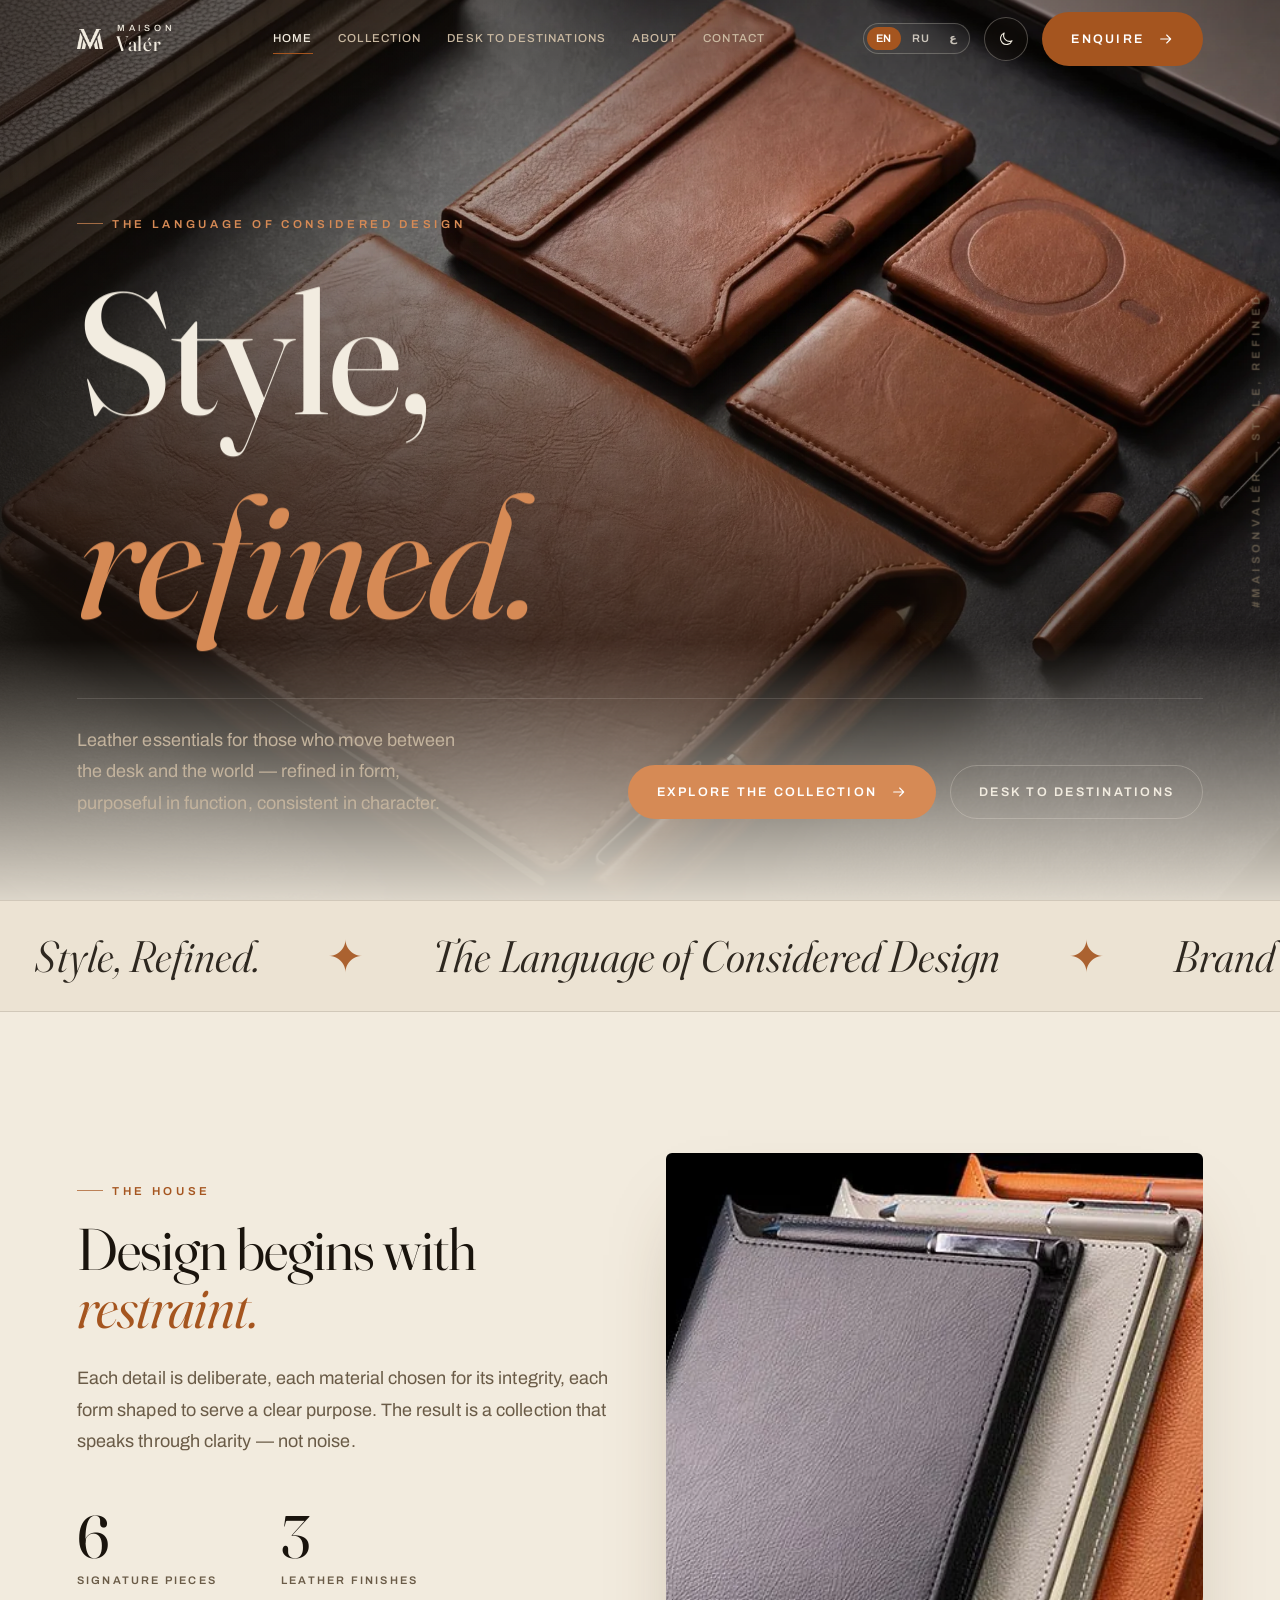
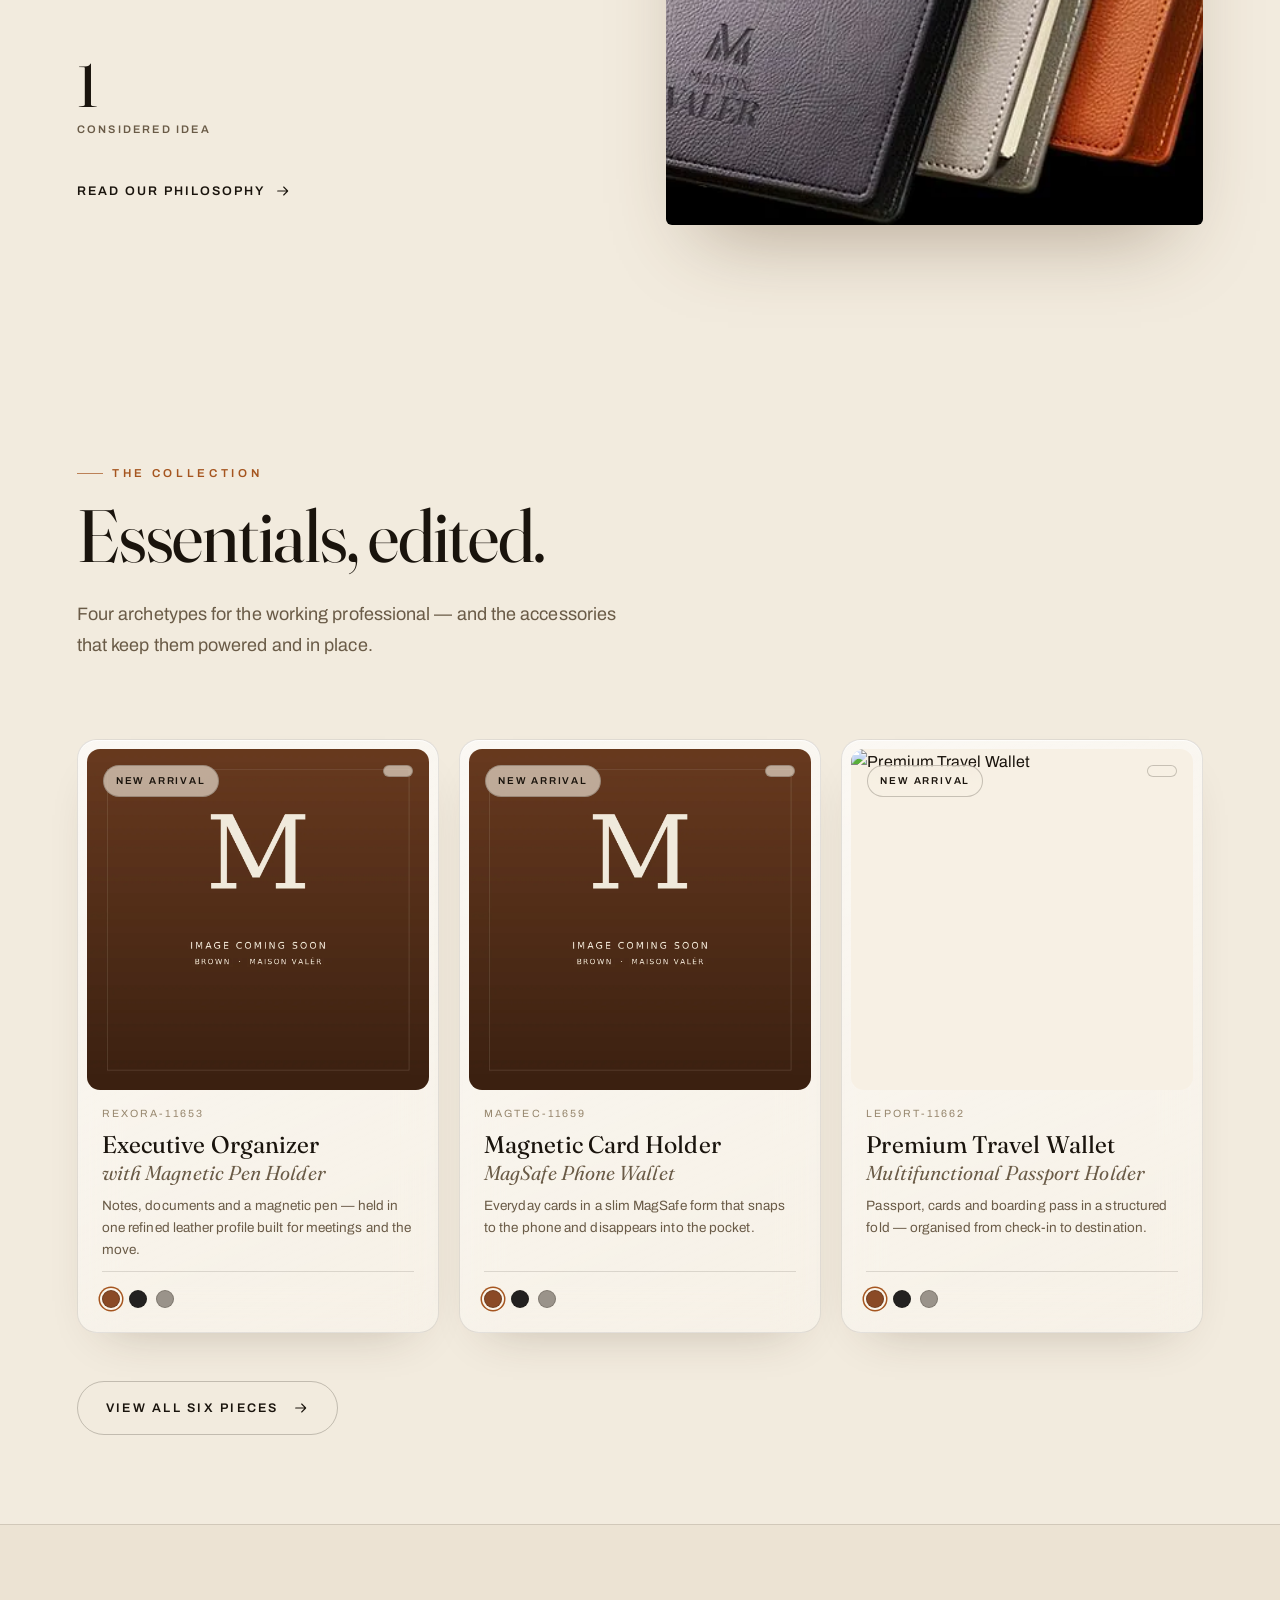
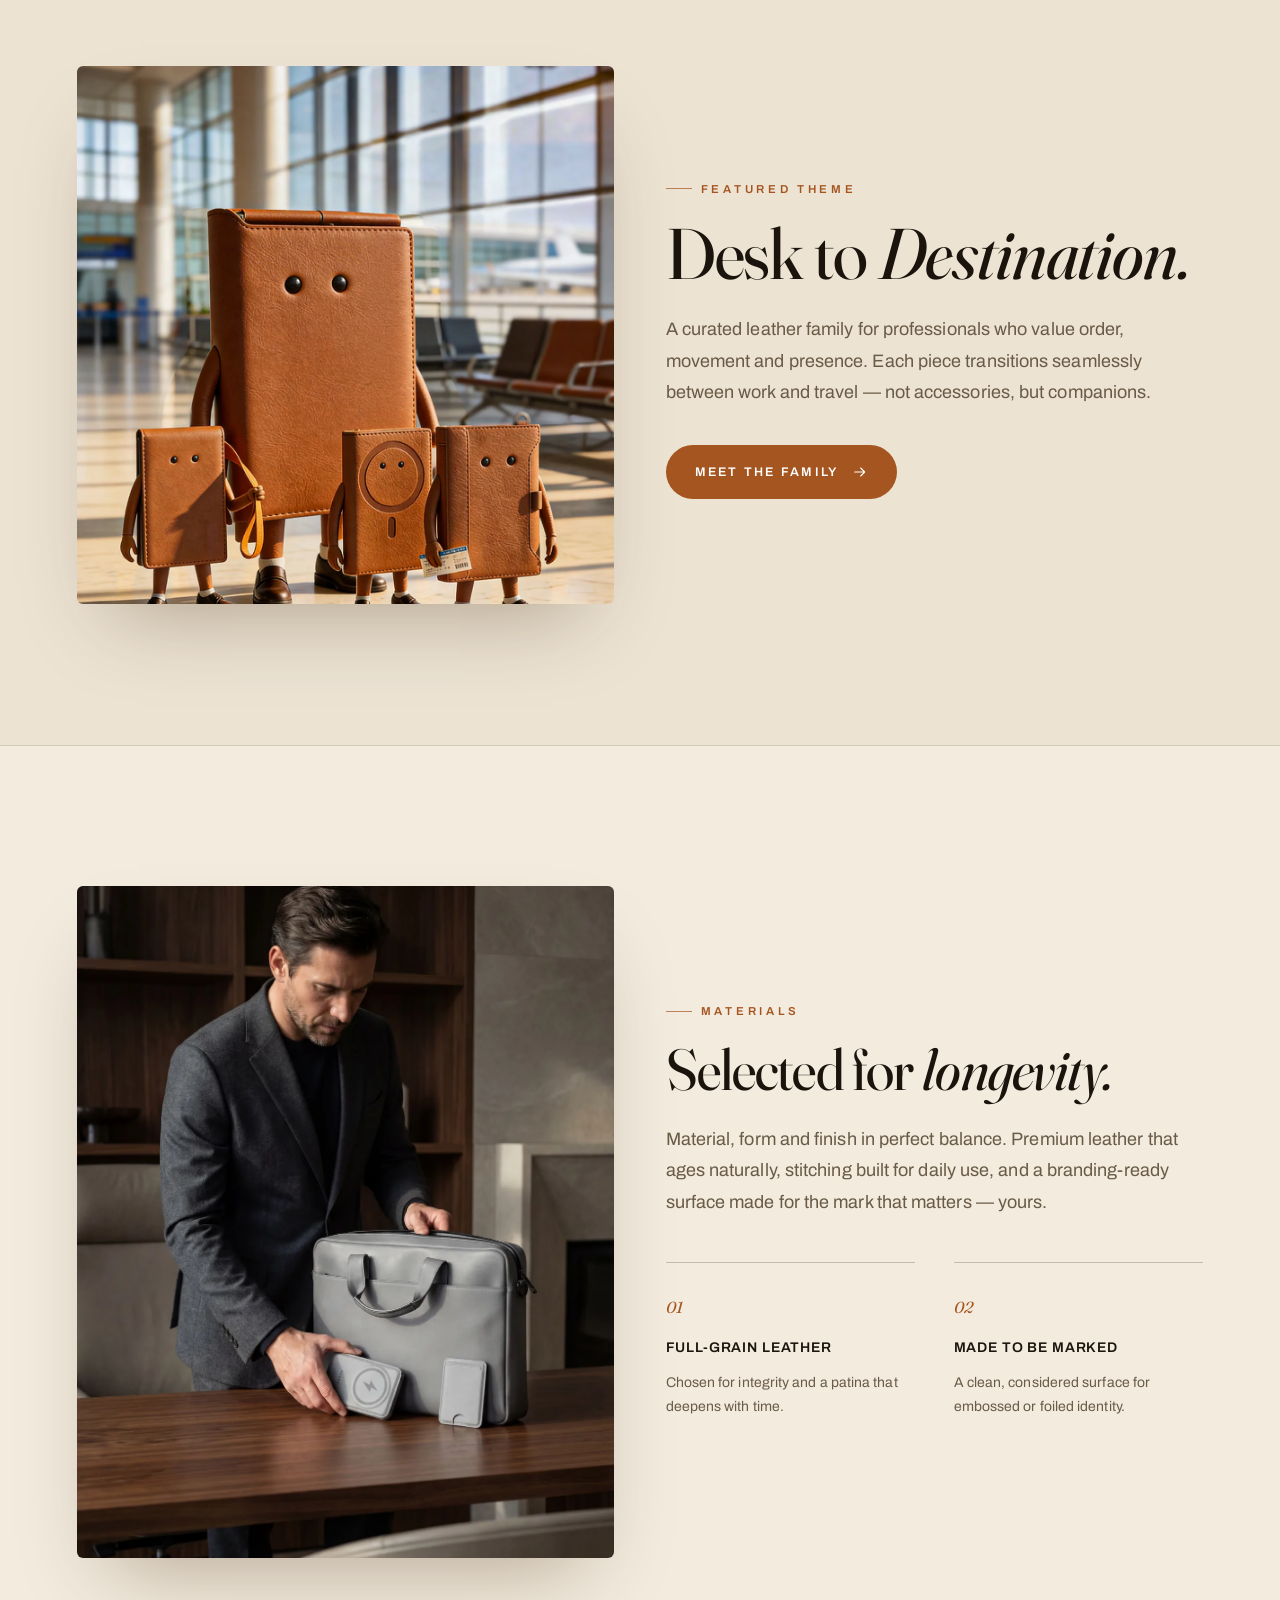
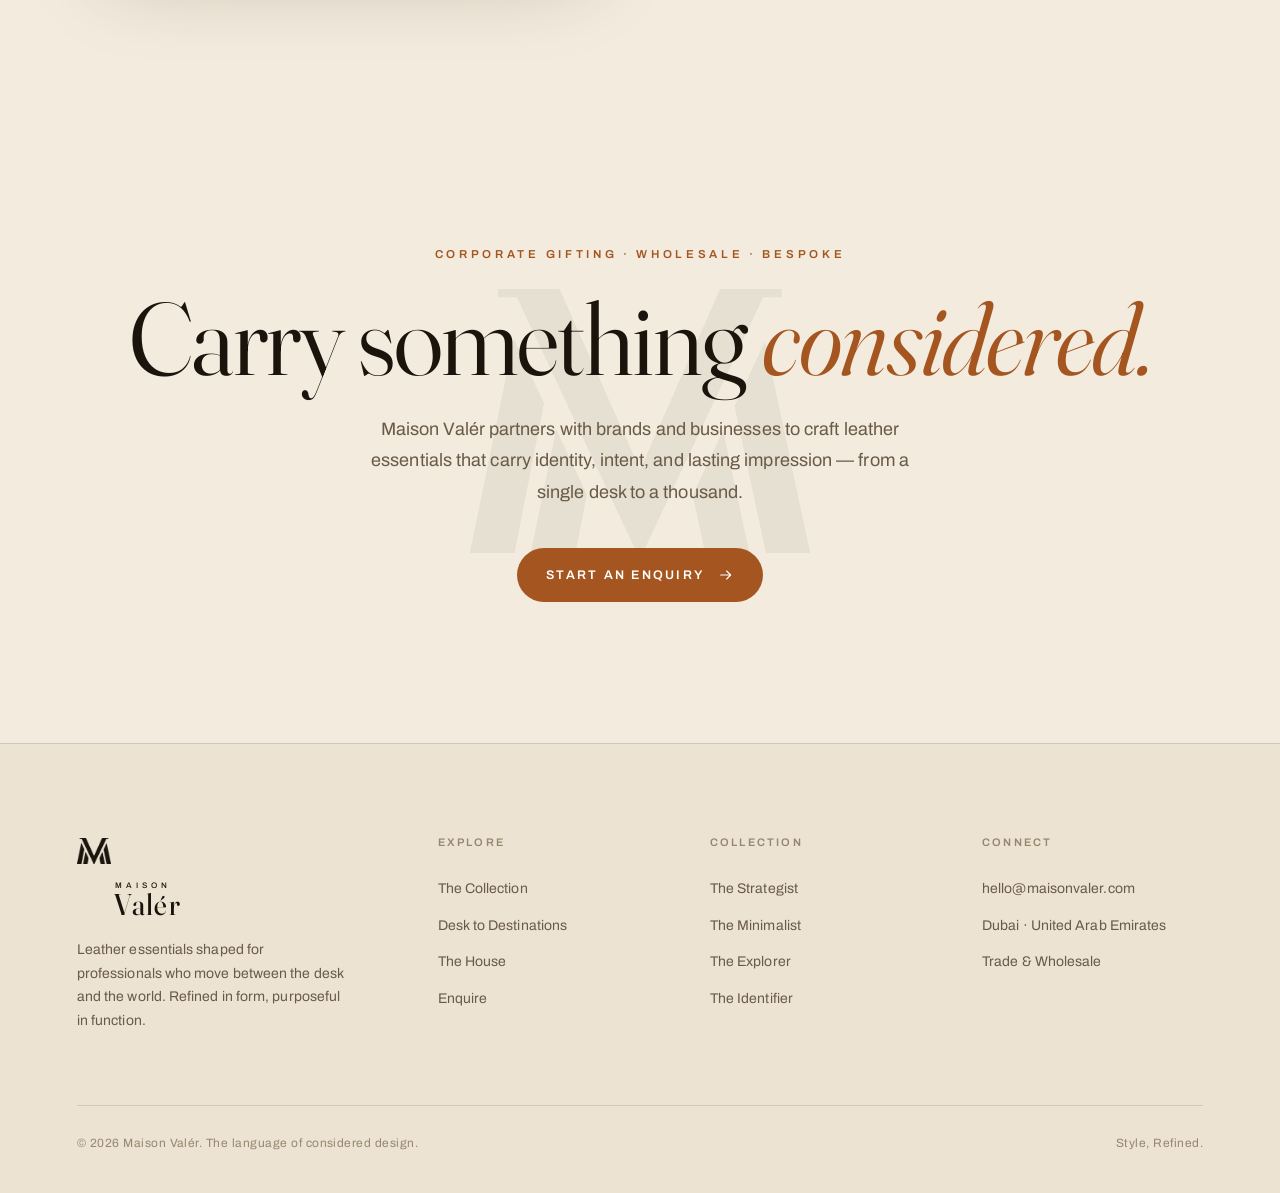
==== index.html @ ee70980f "Connect site to Sanity backend" ====
<!DOCTYPE html>
<html lang="en" dir="ltr">
<head>
<meta charset="UTF-8">
<meta name="viewport" content="width=device-width, initial-scale=1.0">
<title>Maison Valér — Style, Refined.</title>
<meta name="description" content="Maison Valér crafts premium leather essentials for work, travel and executive gifting. The language of considered design.">
<meta name="theme-color" content="#14100c">
<meta property="og:title" content="Maison Valér — Style, Refined.">
<meta property="og:description" content="Maison Valér crafts premium leather essentials for work, travel and executive gifting. The language of considered design.">
<meta property="og:type" content="website">
<link rel="preload" href="fonts/fraunces-var.woff2" as="font" type="font/woff2" crossorigin>
<link rel="preload" href="fonts/archivo-var.woff2" as="font" type="font/woff2" crossorigin>
<link rel="stylesheet" href="css/style.css">
<script src="js/i18n.js"></script>
</head>
<body>
<header class="site-head over-dark">
  <div class="head-inner">
    <a class="brand" href="index.html" aria-label="Maison Valér home"><span class="mono" aria-hidden="true"></span><span class="wordmark"><span class="maison">Maison</span><span class="valer">Valér</span></span></a>
    <nav class="nav" aria-label="Primary"><a href="index.html" aria-current="page" data-i18n="nav_home">Home</a><a href="collection.html" data-i18n="nav_collection">Collection</a><a href="desk-to-destinations.html" data-i18n="nav_d2d">Desk to Destinations</a><a href="about.html" data-i18n="nav_about">About</a><a href="contact.html" data-i18n="nav_contact">Contact</a></nav>
    <div class="head-actions">
      <div class="lang-switch " role="group" aria-label="Language"><button type="button" data-lang="en" class="active">EN</button><button type="button" data-lang="ru">RU</button><button type="button" data-lang="ar">ع</button></div>
      <button class="theme-toggle" type="button" aria-label="Switch colour theme"><svg class="i-sun" viewBox="0 0 24 24" fill="none" aria-hidden="true"><circle cx="12" cy="12" r="4.2" stroke="currentColor" stroke-width="1.5"/><path d="M12 2.5v2.6M12 18.9v2.6M4.2 4.2l1.9 1.9M17.9 17.9l1.9 1.9M2.5 12h2.6M18.9 12h2.6M4.2 19.8l1.9-1.9M17.9 6.1l1.9-1.9" stroke="currentColor" stroke-width="1.5" stroke-linecap="round"/></svg><svg class="i-moon" viewBox="0 0 24 24" fill="none" aria-hidden="true"><path d="M20 14.5A8 8 0 0 1 9.5 4 8 8 0 1 0 20 14.5Z" stroke="currentColor" stroke-width="1.5" stroke-linejoin="round"/></svg></button>
      <a class="btn btn--solid head-cta" href="contact.html"><span data-i18n="cta_enquire">Enquire</span> <svg class="arw" viewBox="0 0 24 24" fill="none" width="16" height="16" aria-hidden="true"><path d="M4 12h15m0 0-6-6m6 6-6 6" stroke="currentColor" stroke-width="1.6" stroke-linecap="round" stroke-linejoin="round"/></svg></a>
      <button class="burger" type="button" aria-label="Open menu" aria-expanded="false"><span></span><span></span><span></span></button>
    </div>
  </div>
</header>
<nav class="drawer" aria-label="Mobile"><a href="index.html"><span class="n">01</span><span data-i18n="nav_home">Home</span></a><a href="collection.html"><span class="n">02</span><span data-i18n="nav_collection">Collection</span></a><a href="desk-to-destinations.html"><span class="n">03</span><span data-i18n="nav_d2d">Desk to Destinations</span></a><a href="about.html"><span class="n">04</span><span data-i18n="nav_about">About</span></a><a href="contact.html"><span class="n">05</span><span data-i18n="nav_contact">Contact</span></a><div class="lang-switch in-drawer" role="group" aria-label="Language"><button type="button" data-lang="en" class="active">EN</button><button type="button" data-lang="ru">RU</button><button type="button" data-lang="ar">ع</button></div></nav>
<div class="side-rail" aria-hidden="true">#MaisonValér — Style, Refined</div>

<main>
  <section class="hero">
    <div class="hero-media" data-parallax="0.12">
      <img src="images/hero-desk.webp" alt="Maison Valér cognac leather desk essentials" width="1900" height="1900" fetchpriority="high">
    </div>
    <div class="hero-inner wrap">
      <p class="hero-eyebrow eyebrow fade-seq d1" data-i18n="hero_eyebrow">The Language of Considered Design</p>
      <h1 class="hero-title display" data-i18n-html="hero_title">Style,<br><em>refined.</em></h1>
      <div class="hero-sub fade-seq d2">
        <p class="lede" data-i18n="hero_lede">Leather essentials for those who move between the desk and the world — refined in form, purposeful in function, consistent in character.</p>
        <div style="display:flex;gap:14px;flex-wrap:wrap;align-items:center">
          <a class="btn btn--solid" href="collection.html"><span data-i18n="btn_explore">Explore the collection</span> <svg class="arw" viewBox="0 0 24 24" fill="none" width="16" height="16" aria-hidden="true"><path d="M4 12h15m0 0-6-6m6 6-6 6" stroke="currentColor" stroke-width="1.6" stroke-linecap="round" stroke-linejoin="round"/></svg></a>
          <a class="btn btn--ghost" href="desk-to-destinations.html" data-i18n="nav_d2d">Desk to Destinations</a>
        </div>
      </div>
    </div>
  </section>

  <div class="ribbon" aria-hidden="true">
    <div class="ribbon-track">
      <span>Style, Refined.</span><span class="star">✦</span>
      <span>The Language of Considered Design</span><span class="star">✦</span>
      <span>Brand Smarter, Not Louder</span><span class="star">✦</span>
      <span>Desk to Destination</span><span class="star">✦</span>
      <span>Style, Refined.</span><span class="star">✦</span>
      <span>The Language of Considered Design</span><span class="star">✦</span>
      <span>Brand Smarter, Not Louder</span><span class="star">✦</span>
      <span>Desk to Destination</span><span class="star">✦</span>
    </div>
  </div>

  <section class="section ethos">
    <div class="wrap grid two">
      <div class="reveal">
        <p class="eyebrow" data-i18n="house">The House</p>
        <h2 class="display" style="margin-top:20px" data-i18n-html="ethos_h">Design begins with <em>restraint.</em></h2>
        <p class="lede" style="margin-top:28px" data-i18n="ethos_lede">Each detail is deliberate, each material chosen for its integrity, each form shaped to serve a clear purpose. The result is a collection that speaks through clarity — not noise.</p>
        <div class="ethos-stats">
          <div class="stat"><span class="num">6</span><span class="lbl" data-i18n="stat_pieces">Signature pieces</span></div>
          <div class="stat"><span class="num">3</span><span class="lbl" data-i18n="stat_finishes">Leather finishes</span></div>
          <div class="stat"><span class="num">1</span><span class="lbl" data-i18n="stat_idea">Considered idea</span></div>
        </div>
        <a class="tlink" href="about.html" style="margin-top:40px"><span data-i18n="read_philosophy">Read our philosophy</span> <svg class="arw" viewBox="0 0 24 24" fill="none" width="16" height="16" aria-hidden="true"><path d="M4 12h15m0 0-6-6m6 6-6 6" stroke="currentColor" stroke-width="1.6" stroke-linecap="round" stroke-linejoin="round"/></svg></a>
      </div>
      <div class="reveal d1">
        <div class="figure tall"><img src="images/organizer-fan.webp" alt="Organizer in brown, gray and black leather" loading="lazy" width="1100" height="880"></div>
      </div>
    </div>
  </section>

  <section class="section section--tight">
    <div class="wrap">
      <div class="section-head reveal">
        <p class="eyebrow" data-i18n="coll_label">The Collection</p>
        <h2 class="display" data-i18n="coll_prev_h">Essentials, edited.</h2>
        <p class="lede" data-i18n="coll_prev_lede">Four archetypes for the working professional — and the accessories that keep them powered and in place.</p>
      </div>
      <div class="prod-grid">
      <article class="pcard reveal " data-cat="desk gifting">
        <div class="pcard-media">
          <span class="pcard-tag" data-i18n="p1_badge">New Arrival</span>
          <span class="pcard-arch" data-i18n="arch_p1"></span>
          <img class="pcard-img" src="images/products/_ph-brown.webp" alt="Executive Organizer" loading="lazy" width="1200" height="1200">
          <div class="pcard-thumbs" aria-label="Views"></div>
        </div>
        <div class="pcard-body">
          <span class="sku">REXORA-11653</span>
          <h3><span data-i18n="p1_name">Executive Organizer</span><br><span class="sub" data-i18n="p1_sub">with Magnetic Pen Holder</span></h3>
          <p data-i18n="p1_desc">Notes, documents and a magnetic pen — held in one refined leather profile built for meetings and the move.</p>
          <div class="pcard-foot"><div class="swatches" role="group" aria-label="Colour"><button type="button" class="swatch sw-brown active" data-color="brown" data-i18n-title="c_brown" title="Brown" aria-label="Brown"></button><button type="button" class="swatch sw-black" data-color="black" data-i18n-title="c_black" title="Black" aria-label="Black"></button><button type="button" class="swatch sw-gray" data-color="gray" data-i18n-title="c_gray" title="Gray" aria-label="Gray"></button></div></div>
        </div>
        <script type="application/json" class="pcard-json">{"colors": [{"k": "brown", "name": "Brown", "imgs": ["images/products/_ph-brown.webp"]}, {"k": "black", "name": "Black", "imgs": ["images/products/_ph-black.webp"]}, {"k": "gray", "name": "Gray", "imgs": ["images/products/_ph-gray.webp"]}]}</script>
      </article>
      <article class="pcard reveal d1" data-cat="travel everyday">
        <div class="pcard-media">
          <span class="pcard-tag" data-i18n="p2_badge">New Arrival</span>
          <span class="pcard-arch" data-i18n="arch_p2"></span>
          <img class="pcard-img" src="images/products/_ph-brown.webp" alt="Magnetic Card Holder" loading="lazy" width="1200" height="1200">
          <div class="pcard-thumbs" aria-label="Views"></div>
        </div>
        <div class="pcard-body">
          <span class="sku">MAGTEC-11659</span>
          <h3><span data-i18n="p2_name">Magnetic Card Holder</span><br><span class="sub" data-i18n="p2_sub">MagSafe Phone Wallet</span></h3>
          <p data-i18n="p2_desc">Everyday cards in a slim MagSafe form that snaps to the phone and disappears into the pocket.</p>
          <div class="pcard-foot"><div class="swatches" role="group" aria-label="Colour"><button type="button" class="swatch sw-brown active" data-color="brown" data-i18n-title="c_brown" title="Brown" aria-label="Brown"></button><button type="button" class="swatch sw-black" data-color="black" data-i18n-title="c_black" title="Black" aria-label="Black"></button><button type="button" class="swatch sw-gray" data-color="gray" data-i18n-title="c_gray" title="Gray" aria-label="Gray"></button></div></div>
        </div>
        <script type="application/json" class="pcard-json">{"colors": [{"k": "brown", "name": "Brown", "imgs": ["images/products/_ph-brown.webp"]}, {"k": "black", "name": "Black", "imgs": ["images/products/_ph-black.webp"]}, {"k": "gray", "name": "Gray", "imgs": ["images/products/_ph-gray.webp"]}]}</script>
      </article>
      <article class="pcard reveal d2" data-cat="travel gifting">
        <div class="pcard-media">
          <span class="pcard-tag" data-i18n="p3_badge">New Arrival</span>
          <span class="pcard-arch" data-i18n="arch_p3"></span>
          <img class="pcard-img" src="https://cdn.sanity.io/images/epxj3lh6/production/4eb84a3100985a0b099b4d6488d411be541a3d0e-3000x3000.webp?w=1200&h=1200&fit=crop&auto=format" alt="Premium Travel Wallet" loading="lazy" width="1200" height="1200">
          <div class="pcard-thumbs" aria-label="Views"></div>
        </div>
        <div class="pcard-body">
          <span class="sku">LEPORT-11662</span>
          <h3><span data-i18n="p3_name">Premium Travel Wallet</span><br><span class="sub" data-i18n="p3_sub">Multifunctional Passport Holder</span></h3>
          <p data-i18n="p3_desc">Passport, cards and boarding pass in a structured fold — organised from check-in to destination.</p>
          <div class="pcard-foot"><div class="swatches" role="group" aria-label="Colour"><button type="button" class="swatch sw-brown active" data-color="brown" data-i18n-title="c_brown" title="Brown" aria-label="Brown"></button><button type="button" class="swatch sw-black" data-color="black" data-i18n-title="c_black" title="Black" aria-label="Black"></button><button type="button" class="swatch sw-gray" data-color="gray" data-i18n-title="c_gray" title="Gray" aria-label="Gray"></button></div></div>
        </div>
        <script type="application/json" class="pcard-json">{"colors": [{"k": "brown", "name": "Brown", "imgs": ["https://cdn.sanity.io/images/epxj3lh6/production/4eb84a3100985a0b099b4d6488d411be541a3d0e-3000x3000.webp?w=1200&h=1200&fit=crop&auto=format", "https://cdn.sanity.io/images/epxj3lh6/production/717a0d3251d43397478e16ace83fc52afcc5f420-3000x3000.webp?w=1200&h=1200&fit=crop&auto=format", "https://cdn.sanity.io/images/epxj3lh6/production/45c1951110662a698aa0577d1e34a755eb0e4874-3000x3000.webp?w=1200&h=1200&fit=crop&auto=format", "https://cdn.sanity.io/images/epxj3lh6/production/f7cf609b249e1ed5d68b4e23a9fb76d0c8a77876-3000x3000.webp?w=1200&h=1200&fit=crop&auto=format"]}, {"k": "black", "name": "Black", "imgs": ["https://cdn.sanity.io/images/epxj3lh6/production/6d92619c6bc21159d58e1478de281a2483f628ab-3000x3000.webp?w=1200&h=1200&fit=crop&auto=format", "https://cdn.sanity.io/images/epxj3lh6/production/4d7baea6fbc8c70b142724f7ef49dc48ed1d1faf-3000x3000.webp?w=1200&h=1200&fit=crop&auto=format", "https://cdn.sanity.io/images/epxj3lh6/production/aad7fc58393f3267b0d4ca81f3c8b4340aa49a47-3000x3000.webp?w=1200&h=1200&fit=crop&auto=format"]}, {"k": "gray", "name": "Gray", "imgs": ["https://cdn.sanity.io/images/epxj3lh6/production/d8cf014b681cf8e36f5bdc715afc279242206aff-3000x3000.webp?w=1200&h=1200&fit=crop&auto=format", "https://cdn.sanity.io/images/epxj3lh6/production/4cbfc46a1102215288ad0eb89feb1b3a5355d629-3000x3000.webp?w=1200&h=1200&fit=crop&auto=format", "https://cdn.sanity.io/images/epxj3lh6/production/67911adf82953752162a262aed7c4efed1afc959-3000x3000.webp?w=1200&h=1200&fit=crop&auto=format"]}]}</script>
      </article></div>
      <div style="margin-top:48px" class="reveal"><a class="btn btn--ghost" href="collection.html"><span data-i18n="view_all">View all six pieces</span> <svg class="arw" viewBox="0 0 24 24" fill="none" width="16" height="16" aria-hidden="true"><path d="M4 12h15m0 0-6-6m6 6-6 6" stroke="currentColor" stroke-width="1.6" stroke-linecap="round" stroke-linejoin="round"/></svg></a></div>
    </div>
  </section>

  <section class="section band">
    <div class="wrap grid two">
      <div class="reveal">
        <div class="figure" style="aspect-ratio:1/1"><img src="images/mascots.webp" alt="The Desk to Destinations leather characters" loading="lazy" width="1195" height="1195"></div>
      </div>
      <div class="reveal d1">
        <p class="eyebrow" data-i18n="featured_theme">Featured Theme</p>
        <h2 class="display" style="font-size:clamp(34px,5.6vw,72px);margin-top:20px" data-i18n-html="d2d_band_h">Desk to <em>Destination.</em></h2>
        <p class="lede" style="margin-top:26px" data-i18n="d2d_band_lede">A curated leather family for professionals who value order, movement and presence. Each piece transitions seamlessly between work and travel — not accessories, but companions.</p>
        <a class="btn btn--solid" href="desk-to-destinations.html" style="margin-top:36px"><span data-i18n="meet_family">Meet the family</span> <svg class="arw" viewBox="0 0 24 24" fill="none" width="16" height="16" aria-hidden="true"><path d="M4 12h15m0 0-6-6m6 6-6 6" stroke="currentColor" stroke-width="1.6" stroke-linecap="round" stroke-linejoin="round"/></svg></a>
      </div>
    </div>
  </section>

  <section class="section">
    <div class="wrap grid two">
      <div class="reveal">
        <div class="figure tall"><img src="images/briefcase.webp" alt="Executive with leather essentials and briefcase" loading="lazy" width="1100" height="1473"></div>
      </div>
      <div class="reveal d1">
        <p class="eyebrow" data-i18n="materials">Materials</p>
        <h2 class="display" style="font-size:clamp(30px,4.6vw,58px);margin-top:20px" data-i18n-html="materials_h">Selected for <em>longevity.</em></h2>
        <p class="lede" style="margin-top:26px" data-i18n="materials_lede">Material, form and finish in perfect balance. Premium leather that ages naturally, stitching built for daily use, and a branding-ready surface made for the mark that matters — yours.</p>
        <div class="pillars" style="margin-top:44px;grid-template-columns:1fr 1fr">
          <div class="pillar"><span class="k">01</span><h3 data-i18n="mat1_h">Full-grain leather</h3><p data-i18n="mat1_p">Chosen for integrity and a patina that deepens with time.</p></div>
          <div class="pillar"><span class="k">02</span><h3 data-i18n="mat2_h">Made to be marked</h3><p data-i18n="mat2_p">A clean, considered surface for embossed or foiled identity.</p></div>
        </div>
      </div>
    </div>
  </section>
</main>

<section class="section cta-band">
  <span class="mono" aria-hidden="true" style="width:clamp(160px,30vw,340px);height:clamp(160px,30vw,340px);color:var(--bone);opacity:.05;position:absolute;left:50%;top:50%;transform:translate(-50%,-50%);z-index:0"></span>
  <div class="wrap reveal">
    <p class="eyebrow center" style="justify-content:center" data-i18n="cta_eyebrow">Corporate gifting · Wholesale · Bespoke</p>
    <h2 class="display" style="margin-top:22px" data-i18n-html="cta_h">Carry something <em>considered.</em></h2>
    <p class="lede" data-i18n="cta_lede">Maison Valér partners with brands and businesses to craft leather essentials that carry identity, intent, and lasting impression — from a single desk to a thousand.</p>
    <a class="btn btn--solid" href="contact.html"><span data-i18n="start_enquiry">Start an enquiry</span> <svg class="arw" viewBox="0 0 24 24" fill="none" width="16" height="16" aria-hidden="true"><path d="M4 12h15m0 0-6-6m6 6-6 6" stroke="currentColor" stroke-width="1.6" stroke-linecap="round" stroke-linejoin="round"/></svg></a>
  </div>
</section>
<footer class="site-foot">
  <div class="wrap">
    <div class="foot-top">
      <div class="foot-brand">
        <span class="mono" aria-hidden="true"></span>
        <span class="wordmark"><span class="maison">Maison</span><span class="valer">Valér</span></span>
        <p data-i18n="foot_brand_desc">Leather essentials shaped for professionals who move between the desk and the world. Refined in form, purposeful in function.</p>
      </div>
      <div class="foot-col">
        <h5 data-i18n="foot_explore">Explore</h5>
        <a href="collection.html" data-i18n="foot_the_collection">The Collection</a>
        <a href="desk-to-destinations.html" data-i18n="nav_d2d">Desk to Destinations</a>
        <a href="about.html" data-i18n="foot_the_house">The House</a>
        <a href="contact.html" data-i18n="cta_enquire">Enquire</a>
      </div>
      <div class="foot-col">
        <h5 data-i18n="foot_collection">Collection</h5>
        <a href="collection.html" data-i18n="arch_strategist">The Strategist</a>
        <a href="collection.html" data-i18n="arch_minimalist">The Minimalist</a>
        <a href="collection.html" data-i18n="arch_explorer">The Explorer</a>
        <a href="collection.html" data-i18n="arch_identifier">The Identifier</a>
      </div>
      <div class="foot-col">
        <h5 data-i18n="foot_connect">Connect</h5>
        <a href="mailto:hello@maisonvaler.com">hello@maisonvaler.com</a>
        <a href="contact.html" data-i18n="c_studio_v">Dubai · United Arab Emirates</a>
        <a href="contact.html" data-i18n="foot_trade">Trade & Wholesale</a>
      </div>
    </div>
    <div class="foot-bottom">
      <p>© <span data-year>2026</span> Maison Valér. <span data-i18n="foot_tagline">The language of considered design.</span></p>
      <p data-i18n="foot_style">Style, Refined.</p>
    </div>
  </div>
</footer>
<script src="js/site.js"></script>
</body>
</html>
---- css/style.css ----
/* =========================================================
   MAISON VALÉR — Considered Design
   Shared stylesheet · dark default + light theme
   ========================================================= */

/* ---------- Fonts (self-hosted, variable) ---------- */
@font-face {
  font-family: 'Fraunces';
  src: url('../fonts/fraunces-var.woff2') format('woff2');
  font-weight: 100 900; font-style: normal; font-display: swap;
}
@font-face {
  font-family: 'Fraunces';
  src: url('../fonts/fraunces-var-italic.woff2') format('woff2');
  font-weight: 100 900; font-style: italic; font-display: swap;
}
@font-face {
  font-family: 'Archivo';
  src: url('../fonts/archivo-var.woff2') format('woff2');
  font-weight: 100 900; font-style: normal; font-display: swap;
}
@font-face {
  font-family: 'Archivo';
  src: url('../fonts/archivo-var-italic.woff2') format('woff2');
  font-weight: 100 900; font-style: italic; font-display: swap;
}

/* ---------- Tokens ---------- */
:root {
  --ink:      #14100c;
  --coal:     #1b160f;
  --slate:    #221b13;
  --card:     #241d15;
  --cognac:   #c06b34;
  --cognac-2: #d68a55;
  --sienna:   #834a28;
  --bone:     #f0e9dc;
  --taupe:    #a99c89;
  --faint:    #746856;
  --line:     rgba(240,233,220,.10);
  --line-2:   rgba(240,233,220,.18);
  --glass:    rgba(24,19,13,.55);
  --shadow:   0 40px 90px -30px rgba(0,0,0,.75);

  --serif: 'Fraunces', Georgia, 'Times New Roman', serif;
  --sans:  'Archivo', system-ui, -apple-system, 'Segoe UI', sans-serif;

  --pad: clamp(22px, 6vw, 96px);
  --wrap: 1320px;
  --ease: cubic-bezier(.22,.61,.36,1);
  --slow: cubic-bezier(.16,1,.3,1);

  --disp-axes: "opsz" 144, "SOFT" 0, "WONK" 0;
}

[data-theme="light"] {
  --ink:      #f2ebde;
  --coal:     #ece3d3;
  --slate:    #f7f0e4;
  --card:     #fbf6ec;
  --cognac:   #a5551f;
  --cognac-2: #8f4620;
  --sienna:   #7a3f1e;
  --bone:     #1a140d;
  --taupe:    #6a5b47;
  --faint:    #97876e;
  --line:     rgba(26,20,13,.13);
  --line-2:   rgba(26,20,13,.22);
  --glass:    rgba(247,240,228,.62);
  --shadow:   0 40px 80px -34px rgba(80,52,26,.4);
}

*, *::before, *::after { box-sizing: border-box; margin: 0; padding: 0; }

html { scroll-behavior: smooth; -webkit-text-size-adjust: 100%; }

body {
  font-family: var(--sans);
  background: var(--ink);
  color: var(--bone);
  line-height: 1.6;
  overflow-x: hidden;
  font-weight: 400;
  letter-spacing: .005em;
  transition: background .5s var(--ease), color .5s var(--ease);
  -webkit-font-smoothing: antialiased;
  text-rendering: optimizeLegibility;
}

img { max-width: 100%; display: block; }
a { color: inherit; text-decoration: none; }
::selection { background: var(--cognac); color: #fff; }

/* Ambient grain + warm glow */
body::before {
  content:""; position: fixed; inset: 0; z-index: 0; pointer-events: none;
  background:
    radial-gradient(60% 55% at 78% -5%, rgba(192,107,52,.16), transparent 60%),
    radial-gradient(50% 45% at 12% 108%, rgba(131,74,40,.14), transparent 62%);
  transition: opacity .5s var(--ease);
}
body::after {
  content:""; position: fixed; inset: 0; z-index: 0; pointer-events: none;
  opacity: .035; mix-blend-mode: overlay;
  background-image: url("data:image/svg+xml,%3Csvg xmlns='http://www.w3.org/2000/svg' width='140' height='140'%3E%3Cfilter id='n'%3E%3CfeTurbulence type='fractalNoise' baseFrequency='.9' numOctaves='2'/%3E%3C/filter%3E%3Crect width='100%25' height='100%25' filter='url(%23n)'/%3E%3C/svg%3E");
}
[data-theme="light"] body::after { opacity: .06; }

main, footer, header { position: relative; z-index: 1; }

/* =========================================================
   TYPE SYSTEM
   ========================================================= */
.display {
  font-family: var(--serif);
  font-variation-settings: var(--disp-axes);
  font-weight: 415;
  line-height: .98;
  letter-spacing: -.015em;
}
.serif-it { font-family: var(--serif); font-style: italic; font-variation-settings: "opsz" 40; }

.eyebrow {
  font-family: var(--sans);
  font-size: clamp(10px, 1vw, 11.5px);
  font-weight: 600;
  letter-spacing: .32em;
  text-transform: uppercase;
  color: var(--cognac);
  display: inline-flex; align-items: center; gap: .8em;
}
.eyebrow::before {
  content:""; width: 26px; height: 1px; background: var(--cognac); opacity: .7;
}
.eyebrow.center::before { display:none; }

.lede {
  font-size: clamp(15px, 1.55vw, 18px);
  color: var(--taupe);
  line-height: 1.75;
  max-width: 54ch;
}

.rule { height: 1px; background: var(--line); border: 0; }

/* =========================================================
   LAYOUT
   ========================================================= */
.wrap { max-width: var(--wrap); margin-inline: auto; padding-inline: var(--pad); }
.section { padding-block: clamp(72px, 11vw, 150px); position: relative; }
.section--tight { padding-block: clamp(48px, 7vw, 96px); }

.grid { display: grid; gap: clamp(28px, 4vw, 72px); }
.two { grid-template-columns: 1fr 1fr; align-items: center; }

.section-head { max-width: 820px; margin-bottom: clamp(40px, 6vw, 80px); }
.section-head .display { font-size: clamp(34px, 6vw, 74px); margin-top: 18px; }
.section-head .lede { margin-top: 26px; }

/* Buttons */
.btn {
  --bh: 54px;
  display: inline-flex; align-items: center; gap: 14px;
  height: var(--bh); padding: 0 28px;
  font-family: var(--sans); font-size: 12.5px; font-weight: 600;
  letter-spacing: .18em; text-transform: uppercase;
  border-radius: 40px; cursor: pointer; border: 1px solid transparent;
  position: relative; overflow: hidden; isolation: isolate;
  transition: transform .5s var(--slow), color .4s var(--ease), border-color .4s var(--ease);
}
.btn .arw { transition: transform .5s var(--slow); }
.btn:hover .arw { transform: translateX(5px); }
.btn::before {
  content:""; position: absolute; inset: 0; z-index: -1;
  transform: translateY(101%); transition: transform .55s var(--slow);
}
.btn:hover { transform: translateY(-2px); }

.btn--solid { background: var(--cognac); color: #fff; }
.btn--solid::before { background: var(--sienna); }
.btn--solid:hover::before { transform: translateY(0); }

.btn--ghost { border-color: var(--line-2); color: var(--bone); }
.btn--ghost::before { background: var(--cognac); }
.btn--ghost:hover { color: #fff; border-color: var(--cognac); }
.btn--ghost:hover::before { transform: translateY(0); }

/* Text link with wipe underline */
.tlink {
  display: inline-flex; align-items: center; gap: 10px;
  font-size: 12.5px; font-weight: 600; letter-spacing: .16em; text-transform: uppercase;
  color: var(--bone); position: relative; padding-bottom: 4px;
}
.tlink::after {
  content:""; position: absolute; left: 0; bottom: 0; width: 100%; height: 1px;
  background: var(--cognac); transform: scaleX(0); transform-origin: right;
  transition: transform .5s var(--slow);
}
.tlink:hover { color: var(--cognac); }
.tlink:hover::after { transform: scaleX(1); transform-origin: left; }
.tlink .arw { transition: transform .5s var(--slow); }
.tlink:hover .arw { transform: translateX(4px); }

/* Monogram (theme-aware via mask) */
.mono {
  -webkit-mask: url('../images/monogram.png') center/contain no-repeat;
          mask: url('../images/monogram.png') center/contain no-repeat;
  background: currentColor;
  display: inline-block;
}

/* Wordmark */
.wordmark { display: inline-flex; flex-direction: column; line-height: 1; }
.wordmark .maison {
  font-family: var(--sans); font-weight: 500;
  letter-spacing: .5em; text-transform: uppercase;
  font-size: .5em; padding-left: .12em; color: var(--bone);
}
.wordmark .valer {
  font-family: var(--serif); font-variation-settings: "opsz" 144, "SOFT" 0, "WONK" 0;
  font-weight: 440; letter-spacing: .04em; color: var(--bone);
}

/* =========================================================
   HEADER / NAV
   ========================================================= */
.site-head {
  position: fixed; inset: 0 0 auto 0; z-index: 200; height: 78px;
  display: flex; align-items: center;
  transition: height .4s var(--ease), background .4s var(--ease), border-color .4s var(--ease);
  border-bottom: 1px solid transparent;
}
.site-head.scrolled {
  height: 66px;
  background: var(--glass);
  -webkit-backdrop-filter: blur(18px) saturate(1.3);
          backdrop-filter: blur(18px) saturate(1.3);
  border-bottom: 1px solid var(--line);
}
/* Over a cinematic dark hero, keep header text light until it docks */
.site-head.over-dark:not(.scrolled) {
  --bone: #f2ece0; --taupe: #cbbaa2; --line-2: rgba(242,236,224,.28);
  --glass: rgba(22,17,12,.4);
  color: var(--bone);
}
.head-inner {
  width: 100%; max-width: var(--wrap); margin-inline: auto; padding-inline: var(--pad);
  display: flex; align-items: center; justify-content: space-between; gap: 24px;
}
.brand { display: flex; align-items: center; gap: 13px; flex-shrink: 0; }
.brand .mono { width: 26px; height: 26px; color: var(--bone); }
.brand .wordmark .valer { font-size: 21px; }
.brand .wordmark .maison { font-size: 9px; letter-spacing: .42em; }

.nav { display: flex; align-items: center; gap: clamp(16px, 2vw, 32px); }
.nav a {
  font-size: 11.5px; font-weight: 500; letter-spacing: .1em; text-transform: uppercase; white-space: nowrap;
  color: var(--taupe); position: relative; padding: 6px 0; transition: color .35s var(--ease);
}
.nav a::after {
  content:""; position:absolute; left:0; bottom:0; height:1px; width:100%;
  background: var(--cognac); transform: scaleX(0); transform-origin: right;
  transition: transform .45s var(--slow);
}
.nav a:hover, .nav a[aria-current="page"] { color: var(--bone); }
.nav a:hover::after, .nav a[aria-current="page"]::after { transform: scaleX(1); transform-origin: left; }

.head-actions { display: flex; align-items: center; gap: 14px; }

/* Theme toggle — glass pill */
.theme-toggle {
  width: 44px; height: 44px; border-radius: 50%;
  display: grid; place-items: center; cursor: pointer;
  background: var(--glass); border: 1px solid var(--line-2);
  -webkit-backdrop-filter: blur(10px); backdrop-filter: blur(10px);
  color: var(--bone); transition: transform .5s var(--slow), border-color .4s;
}
.theme-toggle:hover { transform: rotate(-18deg); border-color: var(--cognac); }
.theme-toggle svg { width: 18px; height: 18px; }
.theme-toggle .i-moon { display: none; }
[data-theme="light"] .theme-toggle .i-sun { display: none; }
[data-theme="light"] .theme-toggle .i-moon { display: block; }

.head-cta { display: inline-flex; }

/* Burger */
.burger {
  display: none; width: 44px; height: 44px; border-radius: 50%;
  background: var(--glass); border: 1px solid var(--line-2);
  -webkit-backdrop-filter: blur(10px); backdrop-filter: blur(10px);
  cursor: pointer; position: relative;
}
.burger span {
  position: absolute; left: 12px; width: 20px; height: 1.6px; background: var(--bone);
  transition: transform .4s var(--slow), opacity .3s;
}
.burger span:nth-child(1){ top: 17px; }
.burger span:nth-child(2){ top: 22px; }
.burger span:nth-child(3){ top: 27px; }
.burger.open span:nth-child(1){ transform: translateY(5px) rotate(45deg); }
.burger.open span:nth-child(2){ opacity: 0; }
.burger.open span:nth-child(3){ transform: translateY(-5px) rotate(-45deg); }

/* Mobile drawer */
.drawer {
  position: fixed; inset: 0; z-index: 190;
  background: var(--ink);
  -webkit-backdrop-filter: blur(24px); backdrop-filter: blur(24px);
  display: flex; flex-direction: column; justify-content: center;
  padding: var(--pad); gap: 4px;
  clip-path: inset(0 0 100% 0); transition: clip-path .7s var(--slow);
  pointer-events: none;
}
.drawer.open { clip-path: inset(0 0 0 0); pointer-events: auto; }
.drawer a {
  font-family: var(--serif); font-variation-settings: "opsz" 90;
  font-size: clamp(30px, 9vw, 52px); font-weight: 360; color: var(--bone);
  padding: 10px 0; border-bottom: 1px solid var(--line);
  display: flex; align-items: baseline; gap: 18px;
  opacity: 0; transform: translateY(24px);
}
.drawer.open a { animation: drawerIn .6s var(--slow) forwards; }
.drawer.open a:nth-child(1){ animation-delay: .12s; }
.drawer.open a:nth-child(2){ animation-delay: .18s; }
.drawer.open a:nth-child(3){ animation-delay: .24s; }
.drawer.open a:nth-child(4){ animation-delay: .30s; }
.drawer.open a:nth-child(5){ animation-delay: .36s; }
.drawer a .n {
  font-family: var(--sans); font-size: 12px; font-weight: 600; letter-spacing: .2em;
  color: var(--cognac); font-variation-settings: normal;
}
@keyframes drawerIn { to { opacity: 1; transform: translateY(0); } }

/* =========================================================
   HERO (home)
   ========================================================= */
.hero { position: relative; min-height: 100svh; display: flex; align-items: flex-end; padding-top: 78px; overflow: clip; }
.hero-media { position: absolute; inset: 0; z-index: 0; }
.hero-media img { width: 100%; height: 100%; object-fit: cover; will-change: transform; }
.hero-media::after {
  content:""; position:absolute; inset:0;
  background:
    linear-gradient(180deg, rgba(18,14,10,.4) 0%, rgba(18,14,10,0) 26%, rgba(18,14,10,.5) 70%, var(--ink) 100%),
    linear-gradient(75deg, rgba(18,14,10,.82) 0%, rgba(18,14,10,.32) 42%, transparent 66%);
}
/* Hero is a cinematic dark band in BOTH themes — the leather reads best on a dark scrim */
.hero, .d2d-hero {
  --bone: #f2ece0; --taupe: #c3b39d; --cognac: #d68a55; --cognac-2: #e0a074;
  --line: rgba(242,236,224,.15); --line-2: rgba(242,236,224,.26);
  --glass: rgba(22,17,12,.5);
  color: var(--bone);
}
.hero .lede, .d2d-hero .lede { color: var(--taupe); }
.hero-inner { position: relative; z-index: 2; width: 100%; padding-bottom: clamp(56px, 9vh, 120px); }
.hero-eyebrow { margin-bottom: 26px; }
.hero-title {
  font-size: clamp(60px, 13.5vw, 200px);
  font-weight: 445;
  line-height: 1;
}
.hero-title .line { display: block; overflow: hidden; padding-bottom: .16em; margin-bottom: -.08em; }
.hero-title .line > span { display: block; transform: translateY(120%); }
.hero-title em {
  font-style: italic; font-variation-settings: "opsz" 144; color: var(--cognac);
  font-weight: 420;
}
.hero-sub {
  display: flex; flex-wrap: wrap; align-items: flex-end; justify-content: space-between;
  gap: 28px; margin-top: clamp(28px, 4vw, 48px);
  border-top: 1px solid var(--line); padding-top: 26px;
}
.hero-sub .lede { max-width: 40ch; margin: 0; }
.hero-scroll {
  display: inline-flex; align-items: center; gap: 12px;
  font-size: 11px; font-weight: 600; letter-spacing: .24em; text-transform: uppercase; color: var(--taupe);
}
.hero-scroll .dot {
  width: 34px; height: 34px; border-radius: 50%; border: 1px solid var(--line-2);
  display: grid; place-items: center;
}
.hero-scroll .dot svg { width: 14px; height: 14px; animation: bob 1.8s var(--ease) infinite; }
@keyframes bob { 0%,100%{ transform: translateY(-3px); } 50%{ transform: translateY(3px); } }

/* Reveal-on-load helpers for hero */
.load .hero-title .line > span { animation: lineUp 1.05s var(--slow) forwards; }
.load .hero-title .l1 > span { animation-delay: .30s; }
.load .hero-title .l2 > span { animation-delay: .42s; }
.load .hero-title .l3 > span { animation-delay: .54s; }
@keyframes lineUp { to { transform: translateY(0); } }
.load .fade-seq { animation: fadeUp 1s var(--slow) forwards; opacity: 0; }
.load .fade-seq.d1 { animation-delay: .7s; }
.load .fade-seq.d2 { animation-delay: .85s; }
@keyframes fadeUp { from { opacity:0; transform: translateY(20px);} to {opacity:1; transform:none;} }

/* =========================================================
   MARQUEE RIBBON
   ========================================================= */
.ribbon {
  border-block: 1px solid var(--line); overflow: hidden; padding-block: 20px;
  background: var(--coal);
}
.ribbon-track { display: flex; width: max-content; gap: 0; animation: marquee 34s linear infinite; }
.ribbon:hover .ribbon-track { animation-play-state: paused; }
.ribbon-track span {
  font-family: var(--serif); font-variation-settings: "opsz" 90; font-style: italic;
  font-size: clamp(22px, 3.6vw, 44px); font-weight: 340; color: var(--bone);
  padding-inline: 34px; white-space: nowrap; opacity: .9;
}
.ribbon-track .star { color: var(--cognac); font-style: normal; }
@keyframes marquee { to { transform: translateX(-50%); } }

/* =========================================================
   SCROLL REVEAL
   ========================================================= */
.reveal { opacity: 0; transform: translateY(34px); transition: opacity .9s var(--slow), transform .9s var(--slow); }
.reveal.in { opacity: 1; transform: none; }
.reveal.d1 { transition-delay: .08s; }
.reveal.d2 { transition-delay: .16s; }
.reveal.d3 { transition-delay: .24s; }
.reveal.d4 { transition-delay: .32s; }

.img-reveal { position: relative; overflow: hidden; }
.img-reveal img { transform: scale(1.12); transition: transform 1.4s var(--slow); will-change: transform; }
.img-reveal.in img { transform: scale(1); }
.img-reveal::after {
  content:""; position:absolute; inset:0; background: var(--cognac); transform-origin: bottom;
  transition: transform 1s var(--slow);
}
.img-reveal.in::after { transform: scaleY(0); transform-origin: top; }

/* =========================================================
   ETHOS / SPLIT BLOCKS
   ========================================================= */
.ethos .display { font-size: clamp(30px, 4.6vw, 60px); font-weight: 360; }
.ethos .display em { font-style: italic; color: var(--cognac); }
.ethos-stats { display: flex; gap: clamp(28px, 5vw, 72px); margin-top: 48px; flex-wrap: wrap; }
.stat .num {
  font-family: var(--serif); font-variation-settings: var(--disp-axes);
  font-size: clamp(38px, 5vw, 60px); font-weight: 400; color: var(--bone); display: block; line-height: 1;
}
.stat .lbl { font-size: 11px; font-weight: 600; letter-spacing: .2em; text-transform: uppercase; color: var(--taupe); margin-top: 12px; }

.figure { border-radius: 6px; overflow: hidden; box-shadow: var(--shadow); }
.figure img { width: 100%; height: 100%; object-fit: cover; }
.figure.tall { aspect-ratio: 4/5; }

.cap { font-size: 12px; letter-spacing: .04em; color: var(--faint); margin-top: 14px; display: flex; justify-content: space-between; gap: 16px; }

/* =========================================================
   COLLECTION PREVIEW (home) + shared product grid
   ========================================================= */
.prod-grid { display: grid; grid-template-columns: repeat(12, 1fr); gap: clamp(16px, 2vw, 26px); }

.pcard {
  grid-column: span 6; position: relative; display: flex; flex-direction: column;
  background: var(--card); border: 1px solid var(--line); border-radius: 8px; overflow: hidden;
  transition: border-color .5s var(--ease), transform .6s var(--slow);
}
.pcard:hover { border-color: var(--line-2); }
.pcard--wide { grid-column: span 6; }
.pcard-media { position: relative; aspect-ratio: 4/5; overflow: hidden; background: var(--slate); }
.pcard-media img { width: 100%; height: 100%; object-fit: cover; transition: transform 1.1s var(--slow); }
.pcard:hover .pcard-media img { transform: scale(1.05); }
.pcard-tag {
  position: absolute; top: 16px; left: 16px; z-index: 2;
  font-size: 10px; font-weight: 600; letter-spacing: .18em; text-transform: uppercase;
  padding: 7px 12px; border-radius: 30px; color: var(--bone);
  background: var(--glass); -webkit-backdrop-filter: blur(10px); backdrop-filter: blur(10px);
  border: 1px solid var(--line-2);
}
.pcard-arch {
  position: absolute; top: 16px; right: 16px; z-index: 2;
  font-family: var(--serif); font-variation-settings: "opsz" 40; font-style: italic;
  font-size: 15px; color: var(--bone);
  background: var(--glass); -webkit-backdrop-filter: blur(10px); backdrop-filter: blur(10px);
  border: 1px solid var(--line-2); border-radius: 30px; padding: 5px 14px;
}
.pcard-body { padding: 22px 24px 26px; display: flex; flex-direction: column; gap: 10px; flex: 1; }
.pcard-body .sku { font-size: 10.5px; letter-spacing: .2em; text-transform: uppercase; color: var(--faint); }
.pcard-body h3 { font-family: var(--serif); font-variation-settings: "opsz" 60; font-weight: 420; font-size: clamp(19px, 2vw, 24px); line-height: 1.12; }
.pcard-body p { font-size: 13.5px; color: var(--taupe); line-height: 1.65; }
.pcard-foot { margin-top: auto; padding-top: 18px; display: flex; align-items: center; justify-content: space-between; border-top: 1px solid var(--line); }
.pcard-price { font-family: var(--serif); font-variation-settings: "opsz" 40; font-size: 18px; color: var(--bone); }
.pcard-price small { font-family: var(--sans); font-size: 11px; color: var(--faint); letter-spacing: .1em; }

.swatches { display: flex; gap: 8px; }
.swatch { width: 15px; height: 15px; border-radius: 50%; border: 1px solid var(--line-2); }
.sw-brown { background: #8a4b28; } .sw-black { background: #1c1c1c; } .sw-gray { background: #9a9a97; }
.sw-blue { background: #2f4f7e; } .sw-green { background: #1f5f3f; }

/* Filter bar (collection) */
.filterbar {
  display: flex; flex-wrap: wrap; gap: 10px; align-items: center;
  padding: 12px; border-radius: 50px; margin-bottom: clamp(34px, 5vw, 56px);
  background: var(--glass); border: 1px solid var(--line);
  -webkit-backdrop-filter: blur(14px); backdrop-filter: blur(14px);
  position: sticky; top: 86px; z-index: 90;
}
.chip {
  font-size: 12px; font-weight: 600; letter-spacing: .12em; text-transform: uppercase;
  color: var(--taupe); padding: 10px 20px; border-radius: 40px; cursor: pointer;
  border: 1px solid transparent; background: transparent;
  transition: color .35s var(--ease), background .35s var(--ease), border-color .35s;
}
.chip:hover { color: var(--bone); }
.chip.active { color: #fff; background: var(--cognac); }
[data-theme="light"] .chip.active { color: #fff; }

.pcard.hide { display: none; }

/* =========================================================
   DESK TO DESTINATIONS
   ========================================================= */
.d2d-hero { min-height: 92svh; display: flex; align-items: flex-end; padding-top: 78px; overflow: clip; position: relative; isolation: isolate; }
.d2d-hero .hero-media img { object-position: center 40%; }
.d2d-hero .hero-media::after {
  background:
    linear-gradient(180deg, rgba(20,16,12,.45), rgba(20,16,12,.05) 35%, rgba(20,16,12,.85) 82%, var(--ink)),
    linear-gradient(90deg, rgba(20,16,12,.55), transparent 60%);
}
.arch {
  display: grid; grid-template-columns: 1fr 1fr; gap: clamp(28px, 5vw, 90px); align-items: center;
  padding-block: clamp(56px, 8vw, 120px); border-bottom: 1px solid var(--line);
}
.arch:nth-child(even) .arch-media { order: 2; }
.arch-index {
  font-family: var(--serif); font-variation-settings: var(--disp-axes);
  font-size: clamp(60px, 9vw, 130px); color: transparent;
  -webkit-text-stroke: 1px var(--line-2); line-height: .8; display: block; margin-bottom: 8px;
}
.arch h2 { font-family: var(--serif); font-variation-settings: "opsz" 144; font-weight: 380; font-size: clamp(34px, 5.5vw, 68px); line-height: .98; }
.arch h2 em { font-style: italic; color: var(--cognac); }
.arch .role { font-size: 12px; font-weight: 600; letter-spacing: .2em; text-transform: uppercase; color: var(--cognac); margin: 20px 0 18px; }
.arch p { color: var(--taupe); max-width: 46ch; font-size: 15px; line-height: 1.75; }
.arch-media { border-radius: 8px; overflow: hidden; box-shadow: var(--shadow); aspect-ratio: 4/5; }
.arch-media img { width: 100%; height: 100%; object-fit: cover; }
.arch-meta { display: flex; gap: 28px; margin-top: 30px; }
.arch-meta .k { font-size: 10.5px; letter-spacing: .18em; text-transform: uppercase; color: var(--faint); display:block; margin-bottom: 6px; }
.arch-meta .v { font-family: var(--serif); font-variation-settings: "opsz" 40; font-size: 17px; color: var(--bone); }

/* Feature strip */
.feat-strip { display: grid; grid-template-columns: repeat(5, 1fr); gap: 1px; background: var(--line); border-block: 1px solid var(--line); }
.feat {
  background: var(--ink); padding: clamp(28px, 3vw, 44px) clamp(18px,2vw,28px);
  display: flex; flex-direction: column; gap: 16px;
}
.feat .ic { width: 30px; height: 30px; color: var(--cognac); }
.feat h4 { font-size: 12px; font-weight: 600; letter-spacing: .12em; text-transform: uppercase; color: var(--bone); }
.feat p { font-size: 12.5px; color: var(--taupe); line-height: 1.6; }

/* =========================================================
   ABOUT
   ========================================================= */
.manifesto {
  font-family: var(--serif); font-variation-settings: "opsz" 144, "SOFT" 0;
  font-weight: 350; font-size: clamp(28px, 4.4vw, 58px); line-height: 1.16; letter-spacing: -.01em;
  max-width: 20ch;
}
.manifesto em { font-style: italic; color: var(--cognac); }
.pillars { display: grid; grid-template-columns: repeat(3, 1fr); gap: clamp(20px, 3vw, 40px); }
.pillar { padding: 32px 0; border-top: 1px solid var(--line-2); }
.pillar .k { font-family: var(--serif); font-variation-settings: "opsz" 40; font-style: italic; color: var(--cognac); font-size: 16px; }
.pillar h3 { font-size: 14px; font-weight: 600; letter-spacing: .06em; margin: 16px 0 12px; text-transform: uppercase; }
.pillar p { font-size: 14px; color: var(--taupe); line-height: 1.7; }

/* =========================================================
   CONTACT
   ========================================================= */
.form { display: grid; gap: 26px; }
.field { display: flex; flex-direction: column; gap: 10px; }
.field label { font-size: 11px; font-weight: 600; letter-spacing: .18em; text-transform: uppercase; color: var(--taupe); }
.field input, .field select, .field textarea {
  font-family: var(--sans); font-size: 15px; color: var(--bone);
  background: transparent; border: 0; border-bottom: 1px solid var(--line-2);
  padding: 12px 2px; transition: border-color .4s var(--ease);
}
.field input::placeholder, .field textarea::placeholder { color: var(--faint); }
.field input:focus, .field select:focus, .field textarea:focus { outline: none; border-color: var(--cognac); }
.field select option { background: var(--coal); color: var(--bone); }
.field textarea { resize: vertical; min-height: 120px; }
.two-col { display: grid; grid-template-columns: 1fr 1fr; gap: 26px; }

.contact-side { display: flex; flex-direction: column; gap: 34px; }
.contact-item .k { font-size: 11px; font-weight: 600; letter-spacing: .18em; text-transform: uppercase; color: var(--cognac); margin-bottom: 10px; }
.contact-item .v { font-family: var(--serif); font-variation-settings: "opsz" 40; font-size: clamp(18px, 2vw, 22px); color: var(--bone); }
.contact-item a.v:hover { color: var(--cognac); }

.form-note { font-size: 13px; color: var(--faint); }
.form-status { font-size: 13.5px; color: var(--cognac); min-height: 20px; }

/* =========================================================
   CTA BAND
   ========================================================= */
.cta-band { text-align: center; position: relative; overflow: hidden; }
.cta-band .display { font-size: clamp(38px, 8vw, 116px); font-weight: 350; }
.cta-band .display em { font-style: italic; color: var(--cognac); }
.cta-band .lede { margin: 26px auto 40px; text-align: center; }
.cta-band .mono {
  width: clamp(160px, 30vw, 340px); height: clamp(160px, 30vw, 340px);
  color: var(--bone); opacity: .04; position: absolute; left: 50%; top: 50%;
  transform: translate(-50%,-50%); z-index: 0;
}
.cta-band .wrap { position: relative; z-index: 1; }

/* =========================================================
   FOOTER
   ========================================================= */
.site-foot { border-top: 1px solid var(--line); padding-block: clamp(56px, 7vw, 90px) 40px; background: var(--coal); }
.foot-top { display: grid; grid-template-columns: 1.4fr 1fr 1fr 1fr; gap: clamp(28px, 4vw, 60px); }
.foot-brand .mono { width: 34px; height: 34px; color: var(--bone); margin-bottom: 20px; }
.foot-brand .wordmark .valer { font-size: 30px; }
.foot-brand p { color: var(--taupe); font-size: 14px; max-width: 34ch; margin-top: 18px; line-height: 1.7; }
.foot-col h5 { font-size: 11px; font-weight: 600; letter-spacing: .2em; text-transform: uppercase; color: var(--faint); margin-bottom: 20px; }
.foot-col a { display: block; color: var(--taupe); font-size: 14px; padding: 7px 0; transition: color .3s; }
.foot-col a:hover { color: var(--cognac); }
.foot-bottom {
  margin-top: clamp(44px, 6vw, 72px); padding-top: 28px; border-top: 1px solid var(--line);
  display: flex; flex-wrap: wrap; gap: 16px; justify-content: space-between; align-items: center;
}
.foot-bottom p { font-size: 12px; color: var(--faint); letter-spacing: .04em; }

/* Side rail hashtag */
.side-rail {
  position: fixed; right: 14px; top: 50%; transform: translateY(-50%) rotate(180deg);
  writing-mode: vertical-rl; z-index: 80; pointer-events: none;
  font-size: 11px; font-weight: 600; letter-spacing: .4em; text-transform: uppercase;
  color: var(--faint); opacity: .6;
}

/* =========================================================
   RESPONSIVE
   ========================================================= */
@media (max-width: 1024px) {
  .foot-top { grid-template-columns: 1fr 1fr; }
  .feat-strip { grid-template-columns: repeat(2, 1fr); }
  .side-rail { display: none; }
}
@media (max-width: 1080px) {
  .nav, .head-cta { display: none; }
  .burger { display: block; }
}
@media (max-width: 860px) {
  .two { grid-template-columns: 1fr; }
  .arch { grid-template-columns: 1fr; gap: 30px; }
  .arch:nth-child(even) .arch-media { order: 0; }
  .arch-media { aspect-ratio: 3/4; max-height: 62vh; }
  .pillars { grid-template-columns: 1fr; }
  .pcard, .pcard--wide { grid-column: span 12; }
  .two-col { grid-template-columns: 1fr; }
  .hero-sub { flex-direction: column; align-items: flex-start; }
}
@media (max-width: 560px) {
  .foot-top { grid-template-columns: 1fr; }
  .feat-strip { grid-template-columns: 1fr; }
  .ethos-stats { gap: 28px 40px; }
  .filterbar { top: 78px; gap: 6px; padding: 10px; }
  .chip { padding: 9px 14px; font-size: 11px; }
}

/* Reduced motion */
@media (prefers-reduced-motion: reduce) {
  *, *::before, *::after {
    animation-duration: .001ms !important; animation-iteration-count: 1 !important;
    transition-duration: .001ms !important; scroll-behavior: auto !important;
  }
  .reveal { opacity: 1 !important; transform: none !important; }
  .hero-title .line > span { transform: none !important; }
  .img-reveal img { transform: none !important; }
  .img-reveal::after { display: none; }
  .ribbon-track { animation: none !important; }
}

/* Focus visibility */
:focus-visible { outline: 2px solid var(--cognac); outline-offset: 3px; border-radius: 3px; }

/* =========================================================
   v2 — GALLERY CARDS · GLASS · LANG SWITCH · RTL  (overrides)
   ========================================================= */

/* --- remove the old image "wipe / slide / zoom" animation --- */
.img-reveal img { transform: none !important; }
.img-reveal::after { display: none !important; }
.figure img, .arch-media img { transition: none; }

/* --- responsive product grid: 3 / 2 / 1 --- */
.prod-grid { grid-template-columns: repeat(3, 1fr) !important; gap: clamp(14px, 1.6vw, 26px); }
.pcard, .pcard--wide { grid-column: auto !important; }
@media (max-width: 1040px) { .prod-grid { grid-template-columns: repeat(2, 1fr) !important; } }
@media (max-width: 600px)  { .prod-grid { grid-template-columns: 1fr !important; } }

/* --- frosted-glass product card --- */
.pcard {
  background: linear-gradient(155deg, rgba(255,255,255,.055), rgba(255,255,255,.012) 46%, rgba(255,255,255,.03));
  -webkit-backdrop-filter: blur(22px) saturate(1.15);
  backdrop-filter: blur(22px) saturate(1.15);
  border: 1px solid var(--line-2);
  border-radius: 20px;
  box-shadow: 0 24px 60px -34px rgba(0,0,0,.72), inset 0 1px 0 rgba(255,255,255,.06);
  overflow: hidden; padding: 9px;
  transition: border-color .5s var(--slow), transform .5s var(--slow), box-shadow .5s var(--slow);
}
.pcard:hover { border-color: var(--line-2); transform: translateY(-4px); box-shadow: 0 34px 70px -34px rgba(0,0,0,.8), inset 0 1px 0 rgba(255,255,255,.08); }
[data-theme="light"] .pcard {
  background: linear-gradient(155deg, rgba(255,255,255,.66), rgba(255,255,255,.30));
  border-color: rgba(20,16,12,.10);
  box-shadow: 0 22px 48px -30px rgba(60,40,20,.30), inset 0 1px 0 rgba(255,255,255,.7);
}

/* --- 1:1 media stage with layered hover image --- */
.pcard-media { position: relative; aspect-ratio: 1/1 !important; border-radius: 13px; overflow: hidden; background: var(--slate); }
.pcard-link { position: absolute; inset: 0; display: block; z-index: 4; background: transparent; }
.pcard-img { position: absolute; inset: 0; width: 100%; height: 100%; object-fit: cover; transition: opacity .55s var(--slow); z-index: 1; }
.pcard-img--alt { opacity: 0; z-index: 2; }
.pcard-media.has-alt:hover .pcard-img--alt { opacity: 1; }
.pcard:hover .pcard-media img { transform: none !important; }
.pcard-tag, .pcard-arch { z-index: 6; pointer-events: none; }

/* thumbnail strip (Alibaba-style) */
.pcard-thumbs {
  position: absolute; left: 0; right: 0; bottom: 0; z-index: 5;
  display: flex; gap: 6px; padding: 9px; justify-content: center;
  opacity: 0; transform: translateY(8px); transition: opacity .35s var(--slow), transform .35s var(--slow);
}
.pcard-media:hover .pcard-thumbs { opacity: 1; transform: none; }
.pcard-thumb {
  width: 40px; height: 40px; border-radius: 9px; overflow: hidden; cursor: pointer; padding: 0;
  border: 1px solid rgba(255,255,255,.55); background: rgba(20,16,12,.4);
  -webkit-backdrop-filter: blur(8px); backdrop-filter: blur(8px);
  transition: outline-color .2s, transform .2s;
}
.pcard-thumb img { width: 100%; height: 100%; object-fit: cover; display: block; }
.pcard-thumb.active { outline: 2px solid var(--bone); outline-offset: -2px; }
.pcard-thumb:hover { transform: translateY(-2px); }
@media (hover: none) { .pcard-thumbs { opacity: 1; transform: none; } }

/* body + swatches */
.pcard-body { padding: 16px 15px 15px; gap: 9px; }
.pcard-body h3 .sub { display: inline-block; font-style: italic; font-weight: 380; color: var(--taupe); font-size: .84em; margin-top: 2px; }
.pcard-foot { border-top: 1px solid var(--line); }
.swatches { display: flex; gap: 9px; align-items: center; }
.swatch { width: 18px; height: 18px; border-radius: 50%; border: 1px solid var(--line-2); cursor: pointer; padding: 0; position: relative; transition: box-shadow .2s, transform .2s; }
.swatch:hover { transform: scale(1.1); }
.swatch.active { box-shadow: 0 0 0 2px var(--ink), 0 0 0 3.5px var(--cognac); }
[data-theme="light"] .swatch.active { box-shadow: 0 0 0 2px var(--card), 0 0 0 3.5px var(--cognac); }
.sw-brown { background: #8a4a26; } .sw-black { background: #232120; }
.sw-gray  { background: #9a938a; } .sw-blue  { background: #3c5a78; } .sw-green { background: #2f5d43; }

/* --- filter bar glass --- */
.filterbar { background: rgba(255,255,255,.045); -webkit-backdrop-filter: blur(16px) saturate(1.2); backdrop-filter: blur(16px) saturate(1.2); border: 1px solid var(--line-2); border-radius: 999px; }
[data-theme="light"] .filterbar { background: rgba(255,255,255,.5); border-color: rgba(20,16,12,.08); }
.chip { border-radius: 999px; }

/* --- shared section band + form card --- */
.band { background: var(--coal); border-block: 1px solid var(--line); }
.form-card { background: linear-gradient(155deg, rgba(255,255,255,.05), rgba(255,255,255,.02)); -webkit-backdrop-filter: blur(20px); backdrop-filter: blur(20px); border: 1px solid var(--line-2); border-radius: 16px; padding: clamp(24px, 3vw, 44px); }
[data-theme="light"] .form-card { background: var(--card); border-color: rgba(20,16,12,.08); }

/* --- language switch --- */
.lang-switch { display: inline-flex; gap: 2px; border: 1px solid var(--line-2); border-radius: 999px; padding: 3px; background: rgba(255,255,255,.03); -webkit-backdrop-filter: blur(10px); backdrop-filter: blur(10px); }
.lang-switch button { font: 600 11px/1 var(--sans); letter-spacing: .06em; color: var(--taupe); padding: 6px 9px; border-radius: 999px; cursor: pointer; background: none; border: 0; transition: color .2s, background .2s; }
.lang-switch button:hover { color: var(--bone); }
.lang-switch button.active { background: var(--cognac); color: #fff; }
.site-head.over-dark:not(.scrolled) .lang-switch { border-color: rgba(240,233,220,.25); }
.site-head.over-dark:not(.scrolled) .lang-switch button { color: rgba(240,233,220,.8); }
.site-head.over-dark:not(.scrolled) .lang-switch button.active { color: #fff; }
.lang-switch.in-drawer { margin-top: 30px; }
@media (max-width: 1080px) { .head-actions .lang-switch { display: none; } }
@media (min-width: 1081px) { .lang-switch.in-drawer { display: none; } }

/* --- 1:1 archetype media on Desk to Destinations --- */
.arch-media { aspect-ratio: 1/1 !important; max-height: none; }

/* =========================================================
   RTL / Arabic
   ========================================================= */
[dir="rtl"] .side-rail { right: auto; left: 14px; }
[dir="rtl"] .arw { transform: scaleX(-1); }
[dir="rtl"] .tlink .arw, [dir="rtl"] .btn .arw { margin-left: 0; margin-right: 4px; }
[dir="rtl"] .arch-index { }
[dir="rtl"] body { font-family: 'Archivo', 'Noto Sans Arabic', 'Segoe UI', Tahoma, sans-serif; }
[dir="rtl"] .display, [lang="ar"] .display,
[dir="rtl"] .wordmark, [dir="rtl"] .manifesto {
  font-family: 'Noto Naskh Arabic', 'Amiri', 'Scheherazade New', 'Times New Roman', Georgia, serif;
  letter-spacing: 0;
}
[dir="rtl"] .eyebrow { letter-spacing: .12em; }
[dir="rtl"] .ribbon, [dir="rtl"] .side-rail { direction: ltr; }

/* =========================================================
   v2.1 — title line-reveal + no-link media
   ========================================================= */
.anim-title { }
.anim-title .tl-line {
  display: block; overflow: hidden;
  padding: .16em .06em .20em; margin: -.14em -.06em -.18em;
}
.anim-title .tl-inner {
  display: block; transform: translateY(118%);
  transition: transform 1.05s var(--slow); transition-delay: var(--d, 0s);
  will-change: transform;
}
.anim-title.in .tl-inner { transform: none; }
@media (prefers-reduced-motion: reduce) {
  .anim-title .tl-inner { transform: none !important; transition: none !important; }
}

/* media has no link now — base image fills the stage directly */
.pcard-media { cursor: default; }
.pcard-thumb { cursor: pointer; }
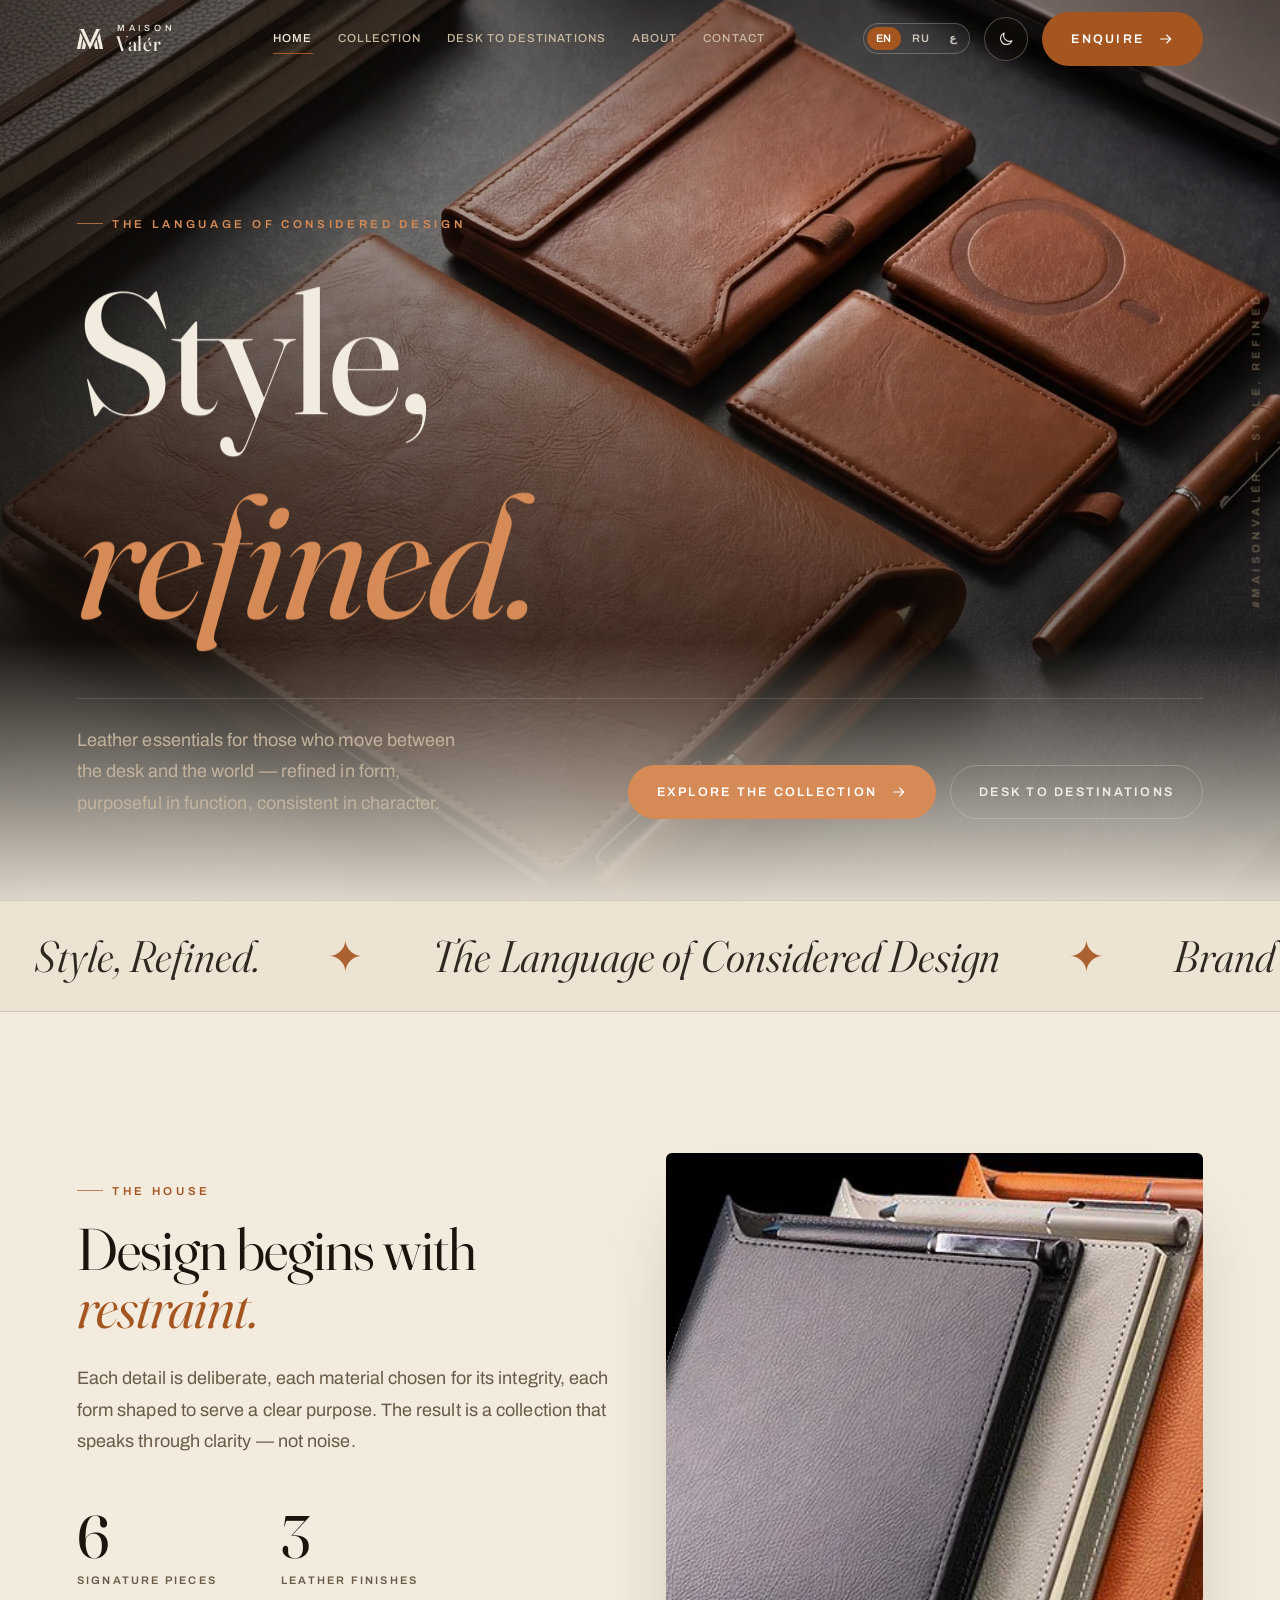
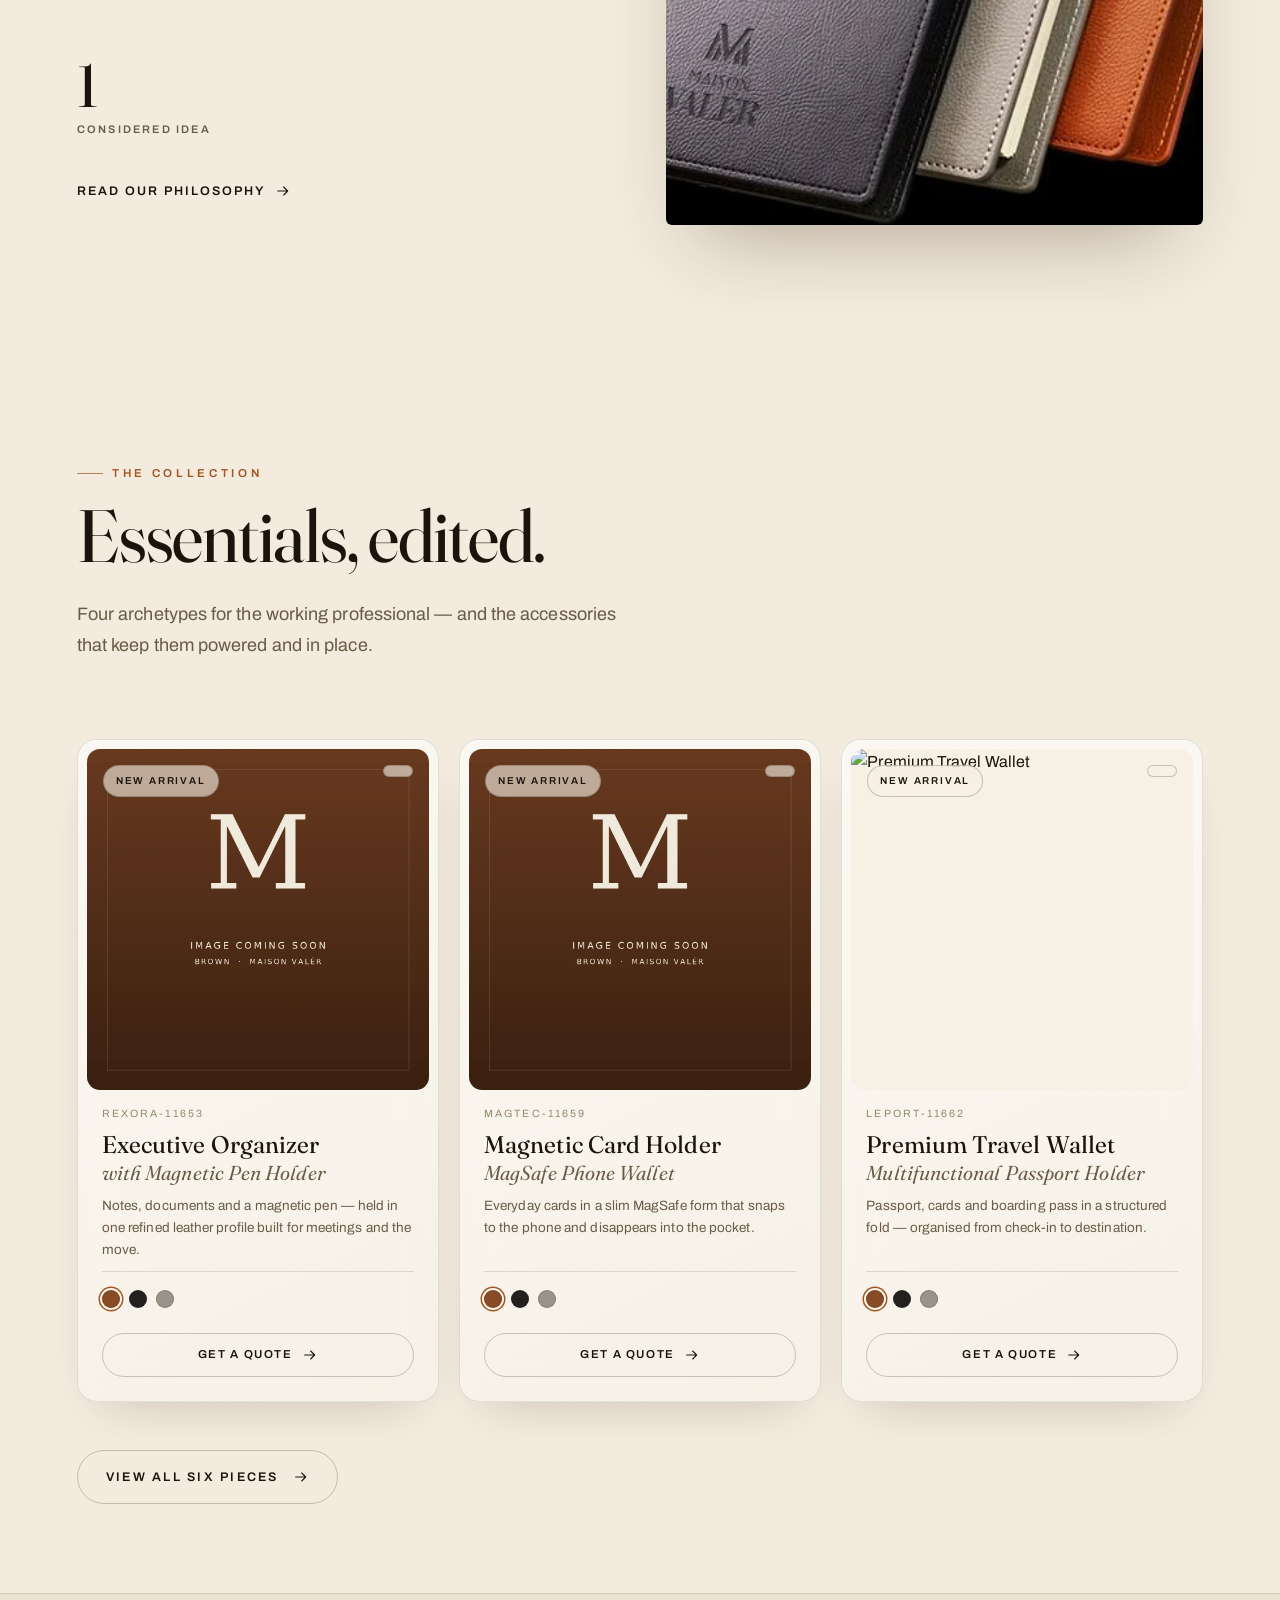
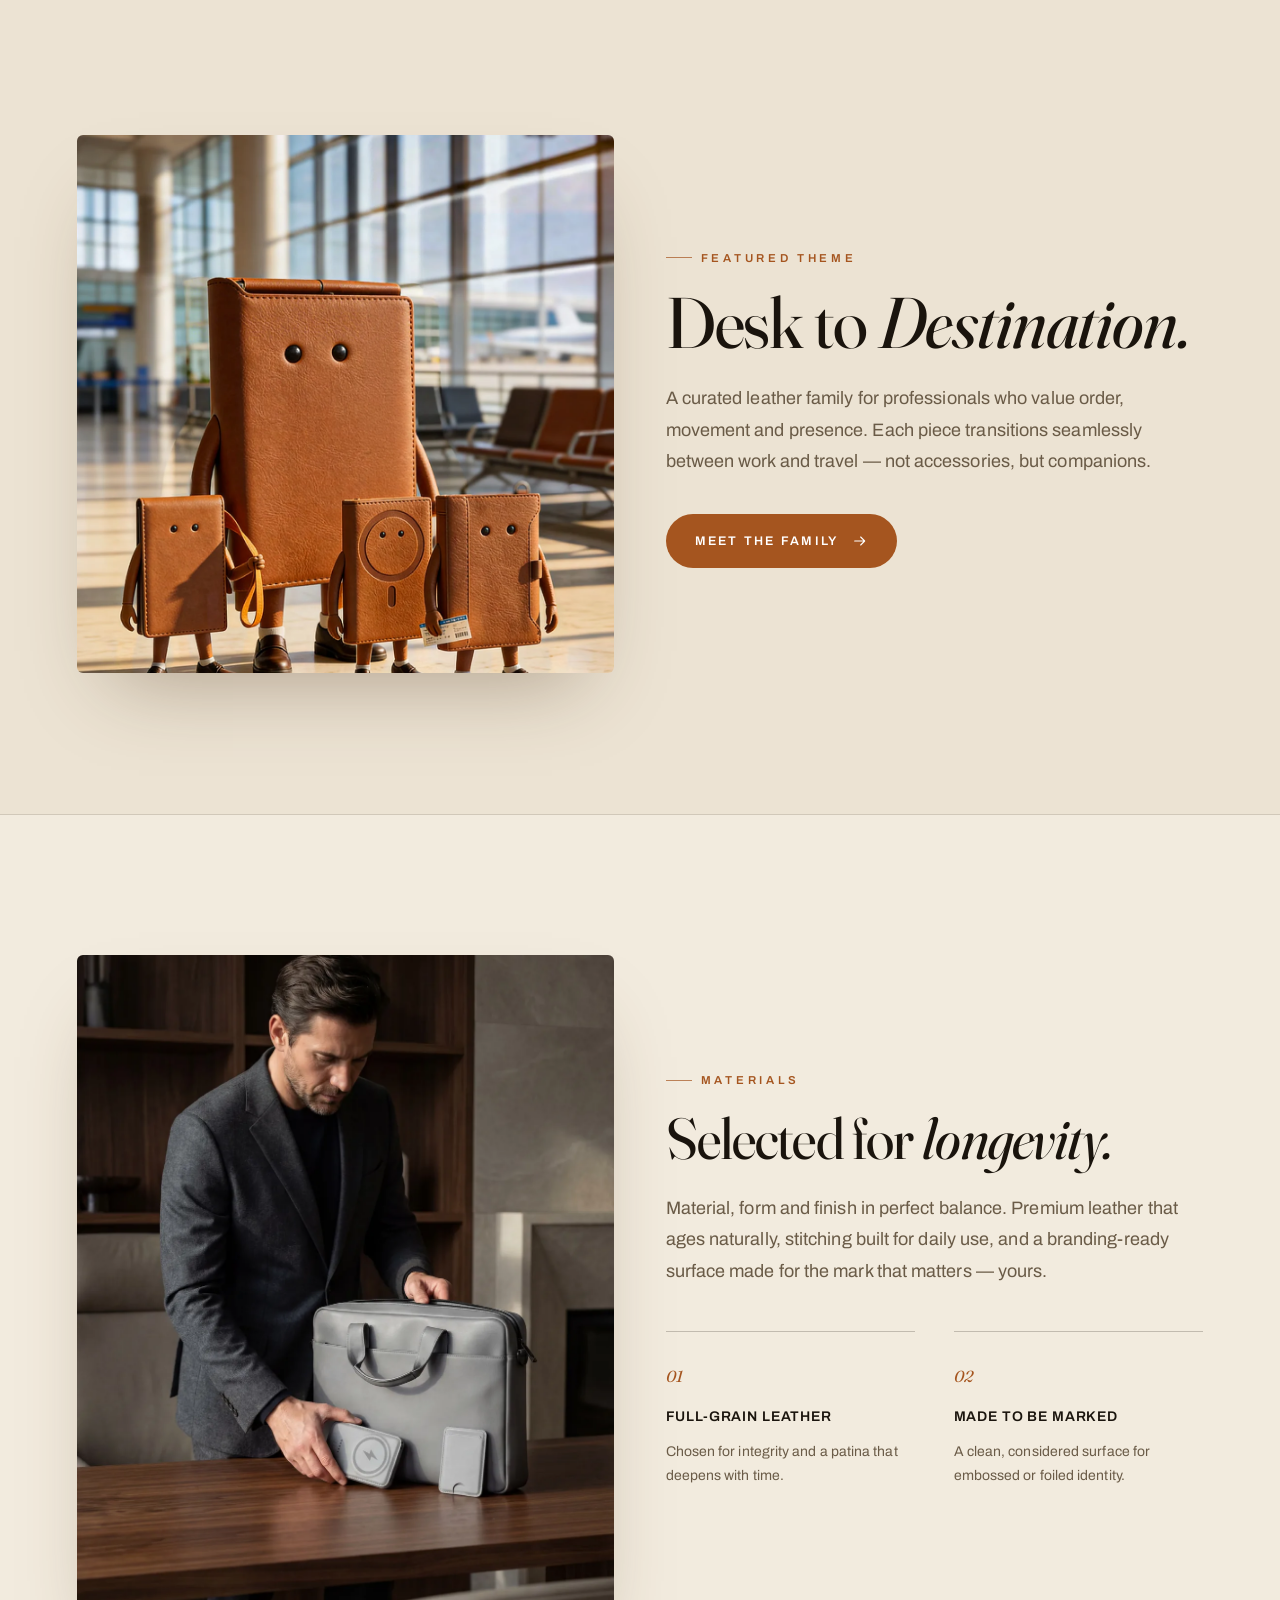
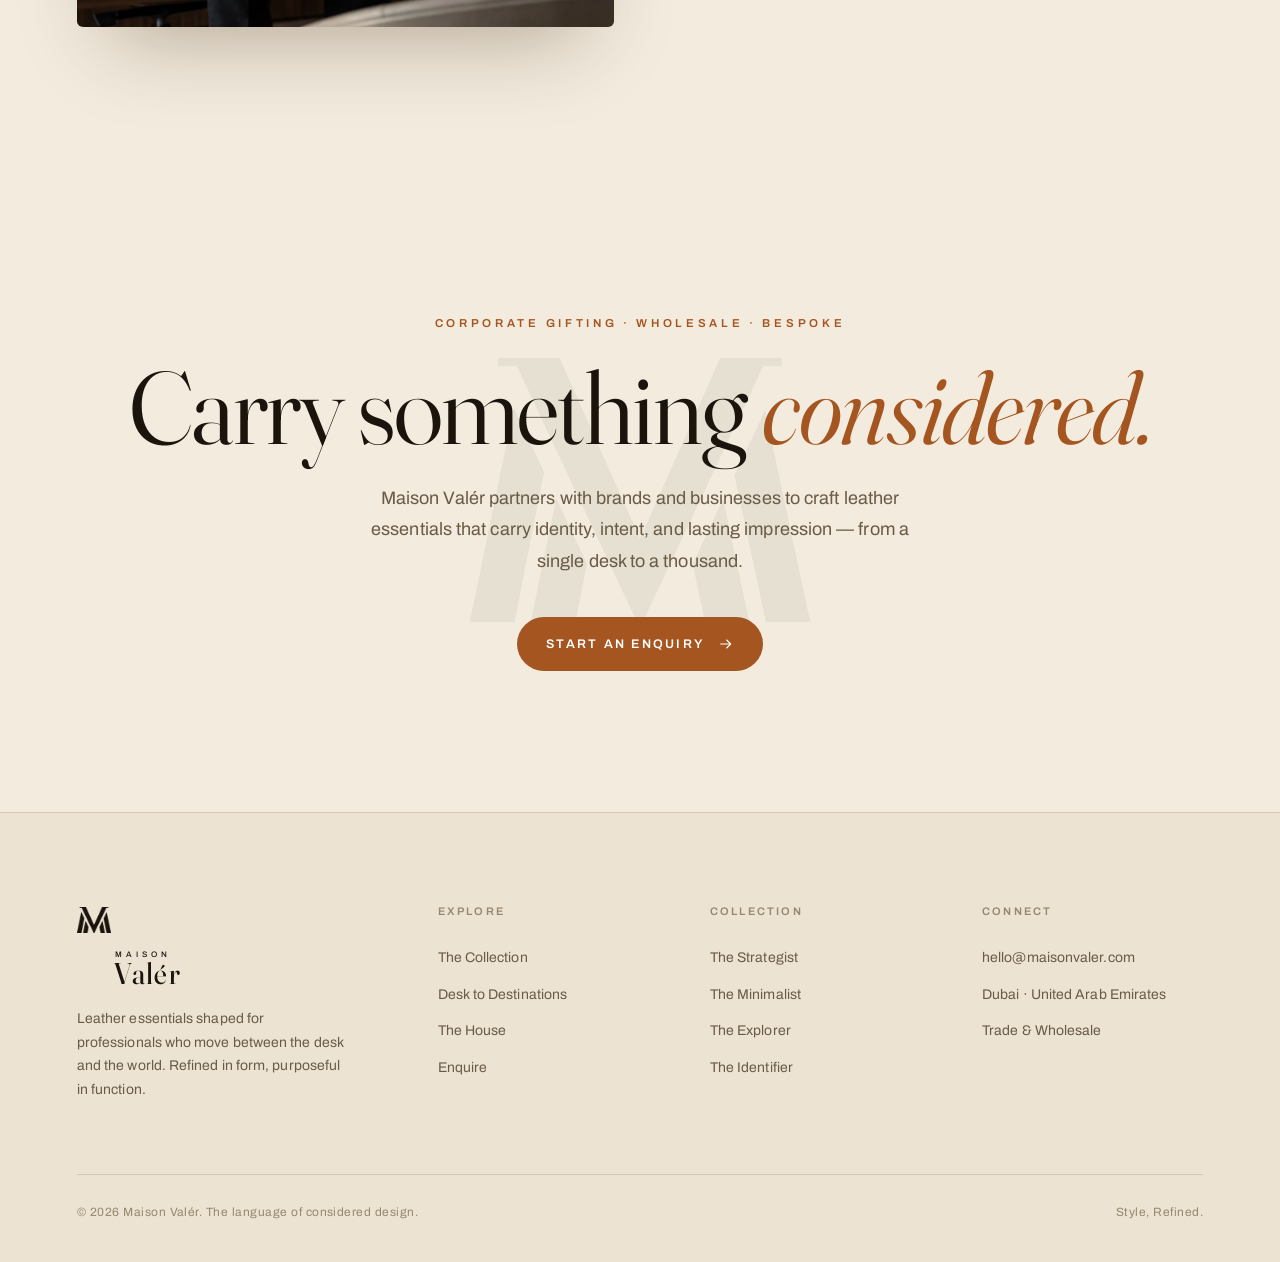
==== commit 8213ca7e: "add Get a Quote button on product cards" ====
--- a/index.html
+++ b/index.html
@@ -6,12 +6,22 @@
 <title>Maison Valér — Style, Refined.</title>
 <meta name="description" content="Maison Valér crafts premium leather essentials for work, travel and executive gifting. The language of considered design.">
 <meta name="theme-color" content="#14100c">
+<link rel="canonical" href="https://maisonvaler.com/">
+<meta property="og:site_name" content="Maison Valér">
+<meta property="og:locale" content="en_US">
+<meta property="og:type" content="website">
+<meta property="og:url" content="https://maisonvaler.com/">
 <meta property="og:title" content="Maison Valér — Style, Refined.">
 <meta property="og:description" content="Maison Valér crafts premium leather essentials for work, travel and executive gifting. The language of considered design.">
-<meta property="og:type" content="website">
+<meta property="og:image" content="https://maisonvaler.com/images/hero-desk.webp">
+<meta name="twitter:card" content="summary_large_image">
+<meta name="twitter:title" content="Maison Valér — Style, Refined.">
+<meta name="twitter:description" content="Maison Valér crafts premium leather essentials for work, travel and executive gifting. The language of considered design.">
+<meta name="twitter:image" content="https://maisonvaler.com/images/hero-desk.webp">
 <link rel="preload" href="fonts/fraunces-var.woff2" as="font" type="font/woff2" crossorigin>
 <link rel="preload" href="fonts/archivo-var.woff2" as="font" type="font/woff2" crossorigin>
 <link rel="stylesheet" href="css/style.css">
+<script type="application/ld+json">{"@context": "https://schema.org", "@graph": [{"@type": "Organization", "name": "Maison Valér", "url": "https://maisonvaler.com/", "logo": "https://maisonvaler.com/images/hero-desk.webp", "email": "hello@maisonvaler.com", "description": "Maison Valér crafts premium leather essentials for work, travel and executive gifting — the language of considered design.", "areaServed": "AE", "address": {"@type": "PostalAddress", "addressLocality": "Dubai", "addressCountry": "AE"}}, {"@type": "WebSite", "name": "Maison Valér", "url": "https://maisonvaler.com/"}]}</script>
 <script src="js/i18n.js"></script>
 </head>
 <body>
@@ -100,6 +110,9 @@
           <h3><span data-i18n="p1_name">Executive Organizer</span><br><span class="sub" data-i18n="p1_sub">with Magnetic Pen Holder</span></h3>
           <p data-i18n="p1_desc">Notes, documents and a magnetic pen — held in one refined leather profile built for meetings and the move.</p>
           <div class="pcard-foot"><div class="swatches" role="group" aria-label="Colour"><button type="button" class="swatch sw-brown active" data-color="brown" data-i18n-title="c_brown" title="Brown" aria-label="Brown"></button><button type="button" class="swatch sw-black" data-color="black" data-i18n-title="c_black" title="Black" aria-label="Black"></button><button type="button" class="swatch sw-gray" data-color="gray" data-i18n-title="c_gray" title="Gray" aria-label="Gray"></button></div></div>
+          <a class="pcard-cta" href="contact.html?product=REXORA-11653&amp;name=Executive%20Organizer">
+            <span class="pcard-cta-in"><span data-i18n="cta_quote">Get a Quote</span> <svg class="arw" viewBox="0 0 24 24" fill="none" width="16" height="16" aria-hidden="true"><path d="M4 12h15m0 0-6-6m6 6-6 6" stroke="currentColor" stroke-width="1.6" stroke-linecap="round" stroke-linejoin="round"/></svg></span>
+          </a>
         </div>
         <script type="application/json" class="pcard-json">{"colors": [{"k": "brown", "name": "Brown", "imgs": ["images/products/_ph-brown.webp"]}, {"k": "black", "name": "Black", "imgs": ["images/products/_ph-black.webp"]}, {"k": "gray", "name": "Gray", "imgs": ["images/products/_ph-gray.webp"]}]}</script>
       </article>
@@ -115,6 +128,9 @@
           <h3><span data-i18n="p2_name">Magnetic Card Holder</span><br><span class="sub" data-i18n="p2_sub">MagSafe Phone Wallet</span></h3>
           <p data-i18n="p2_desc">Everyday cards in a slim MagSafe form that snaps to the phone and disappears into the pocket.</p>
           <div class="pcard-foot"><div class="swatches" role="group" aria-label="Colour"><button type="button" class="swatch sw-brown active" data-color="brown" data-i18n-title="c_brown" title="Brown" aria-label="Brown"></button><button type="button" class="swatch sw-black" data-color="black" data-i18n-title="c_black" title="Black" aria-label="Black"></button><button type="button" class="swatch sw-gray" data-color="gray" data-i18n-title="c_gray" title="Gray" aria-label="Gray"></button></div></div>
+          <a class="pcard-cta" href="contact.html?product=MAGTEC-11659&amp;name=Magnetic%20Card%20Holder">
+            <span class="pcard-cta-in"><span data-i18n="cta_quote">Get a Quote</span> <svg class="arw" viewBox="0 0 24 24" fill="none" width="16" height="16" aria-hidden="true"><path d="M4 12h15m0 0-6-6m6 6-6 6" stroke="currentColor" stroke-width="1.6" stroke-linecap="round" stroke-linejoin="round"/></svg></span>
+          </a>
         </div>
         <script type="application/json" class="pcard-json">{"colors": [{"k": "brown", "name": "Brown", "imgs": ["images/products/_ph-brown.webp"]}, {"k": "black", "name": "Black", "imgs": ["images/products/_ph-black.webp"]}, {"k": "gray", "name": "Gray", "imgs": ["images/products/_ph-gray.webp"]}]}</script>
       </article>
@@ -130,6 +146,9 @@
           <h3><span data-i18n="p3_name">Premium Travel Wallet</span><br><span class="sub" data-i18n="p3_sub">Multifunctional Passport Holder</span></h3>
           <p data-i18n="p3_desc">Passport, cards and boarding pass in a structured fold — organised from check-in to destination.</p>
           <div class="pcard-foot"><div class="swatches" role="group" aria-label="Colour"><button type="button" class="swatch sw-brown active" data-color="brown" data-i18n-title="c_brown" title="Brown" aria-label="Brown"></button><button type="button" class="swatch sw-black" data-color="black" data-i18n-title="c_black" title="Black" aria-label="Black"></button><button type="button" class="swatch sw-gray" data-color="gray" data-i18n-title="c_gray" title="Gray" aria-label="Gray"></button></div></div>
+          <a class="pcard-cta" href="contact.html?product=LEPORT-11662&amp;name=Premium%20Travel%20Wallet">
+            <span class="pcard-cta-in"><span data-i18n="cta_quote">Get a Quote</span> <svg class="arw" viewBox="0 0 24 24" fill="none" width="16" height="16" aria-hidden="true"><path d="M4 12h15m0 0-6-6m6 6-6 6" stroke="currentColor" stroke-width="1.6" stroke-linecap="round" stroke-linejoin="round"/></svg></span>
+          </a>
         </div>
         <script type="application/json" class="pcard-json">{"colors": [{"k": "brown", "name": "Brown", "imgs": ["https://cdn.sanity.io/images/epxj3lh6/production/4eb84a3100985a0b099b4d6488d411be541a3d0e-3000x3000.webp?w=1200&h=1200&fit=crop&auto=format", "https://cdn.sanity.io/images/epxj3lh6/production/717a0d3251d43397478e16ace83fc52afcc5f420-3000x3000.webp?w=1200&h=1200&fit=crop&auto=format", "https://cdn.sanity.io/images/epxj3lh6/production/45c1951110662a698aa0577d1e34a755eb0e4874-3000x3000.webp?w=1200&h=1200&fit=crop&auto=format", "https://cdn.sanity.io/images/epxj3lh6/production/f7cf609b249e1ed5d68b4e23a9fb76d0c8a77876-3000x3000.webp?w=1200&h=1200&fit=crop&auto=format"]}, {"k": "black", "name": "Black", "imgs": ["https://cdn.sanity.io/images/epxj3lh6/production/6d92619c6bc21159d58e1478de281a2483f628ab-3000x3000.webp?w=1200&h=1200&fit=crop&auto=format", "https://cdn.sanity.io/images/epxj3lh6/production/4d7baea6fbc8c70b142724f7ef49dc48ed1d1faf-3000x3000.webp?w=1200&h=1200&fit=crop&auto=format", "https://cdn.sanity.io/images/epxj3lh6/production/aad7fc58393f3267b0d4ca81f3c8b4340aa49a47-3000x3000.webp?w=1200&h=1200&fit=crop&auto=format"]}, {"k": "gray", "name": "Gray", "imgs": ["https://cdn.sanity.io/images/epxj3lh6/production/d8cf014b681cf8e36f5bdc715afc279242206aff-3000x3000.webp?w=1200&h=1200&fit=crop&auto=format", "https://cdn.sanity.io/images/epxj3lh6/production/4cbfc46a1102215288ad0eb89feb1b3a5355d629-3000x3000.webp?w=1200&h=1200&fit=crop&auto=format", "https://cdn.sanity.io/images/epxj3lh6/production/67911adf82953752162a262aed7c4efed1afc959-3000x3000.webp?w=1200&h=1200&fit=crop&auto=format"]}]}</script>
       </article></div>
--- a/css/style.css
+++ b/css/style.css
@@ -807,3 +807,36 @@
 /* media has no link now — base image fills the stage directly */
 .pcard-media { cursor: default; }
 .pcard-thumb { cursor: pointer; }
+
+/* =========================================================
+   v2.2 — product card "Get a Quote" CTA (fill-sweep effect)
+   ========================================================= */
+.pcard-cta {
+  position: relative; overflow: hidden; isolation: isolate;
+  margin-top: 16px; width: 100%;
+  display: inline-flex; align-items: center; justify-content: center;
+  padding: 13px 20px; border-radius: 999px;
+  border: 1px solid var(--line-2); background: transparent;
+  color: var(--bone); text-decoration: none;
+  font: 600 11.5px/1 var(--sans); letter-spacing: .14em; text-transform: uppercase;
+  cursor: pointer;
+  transition: color .45s var(--slow), border-color .45s var(--slow), box-shadow .45s var(--slow);
+}
+.pcard-cta::before {                       /* the cognac sweep */
+  content: ""; position: absolute; inset: 0; z-index: 0;
+  background: linear-gradient(90deg, var(--cognac), var(--cognac-2));
+  transform: translateX(-101%);
+  transition: transform .55s var(--slow);
+}
+.pcard-cta-in {
+  position: relative; z-index: 1;
+  display: inline-flex; align-items: center; gap: 9px;
+}
+.pcard-cta .arw { transition: transform .4s var(--slow); }
+.pcard-cta:hover { color: #fff; border-color: transparent; box-shadow: 0 12px 26px -12px rgba(192,107,52,.6); }
+.pcard-cta:hover::before { transform: translateX(0); }
+.pcard-cta:hover .arw { transform: translateX(5px); }
+.pcard-cta:focus-visible { outline: 2px solid var(--cognac); outline-offset: 3px; }
+[dir="rtl"] .pcard-cta::before { transform: translateX(101%); }
+[dir="rtl"] .pcard-cta:hover::before { transform: translateX(0); }
+[dir="rtl"] .pcard-cta:hover .arw { transform: scaleX(-1) translateX(5px); }
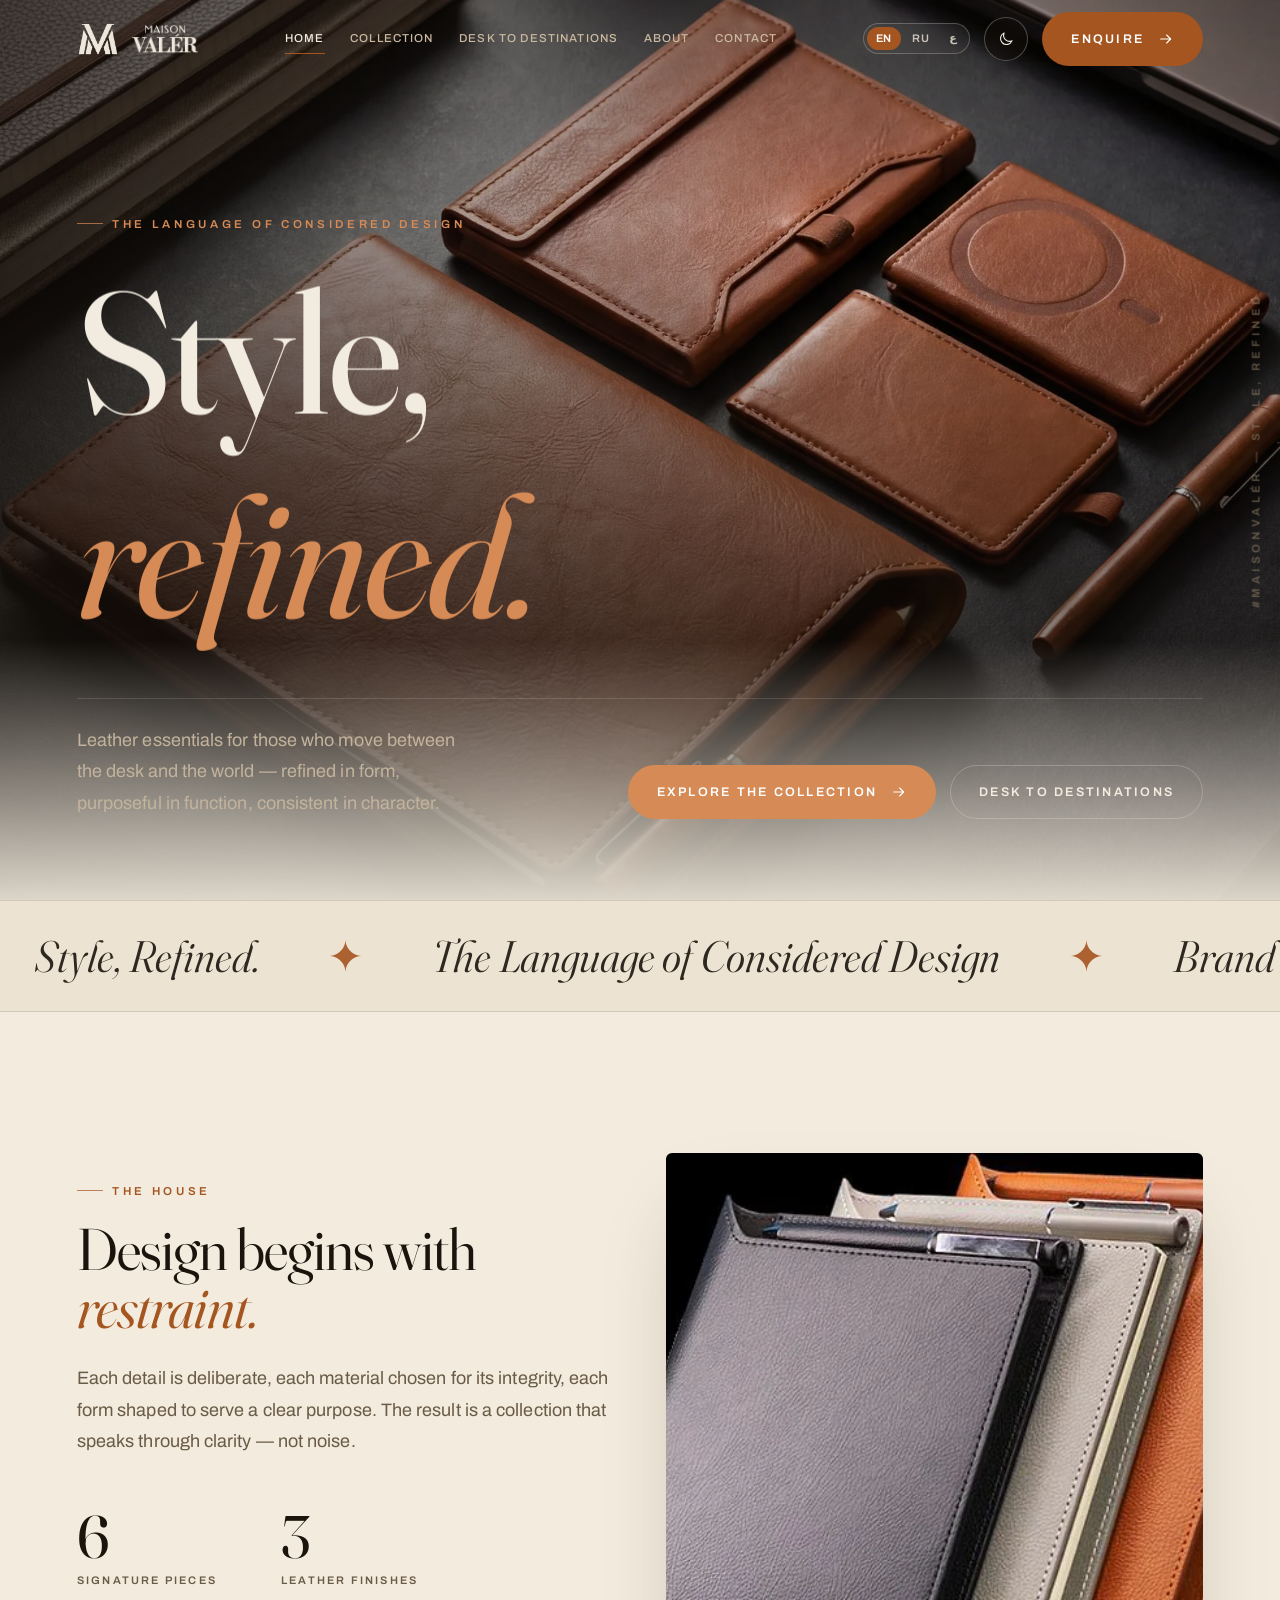
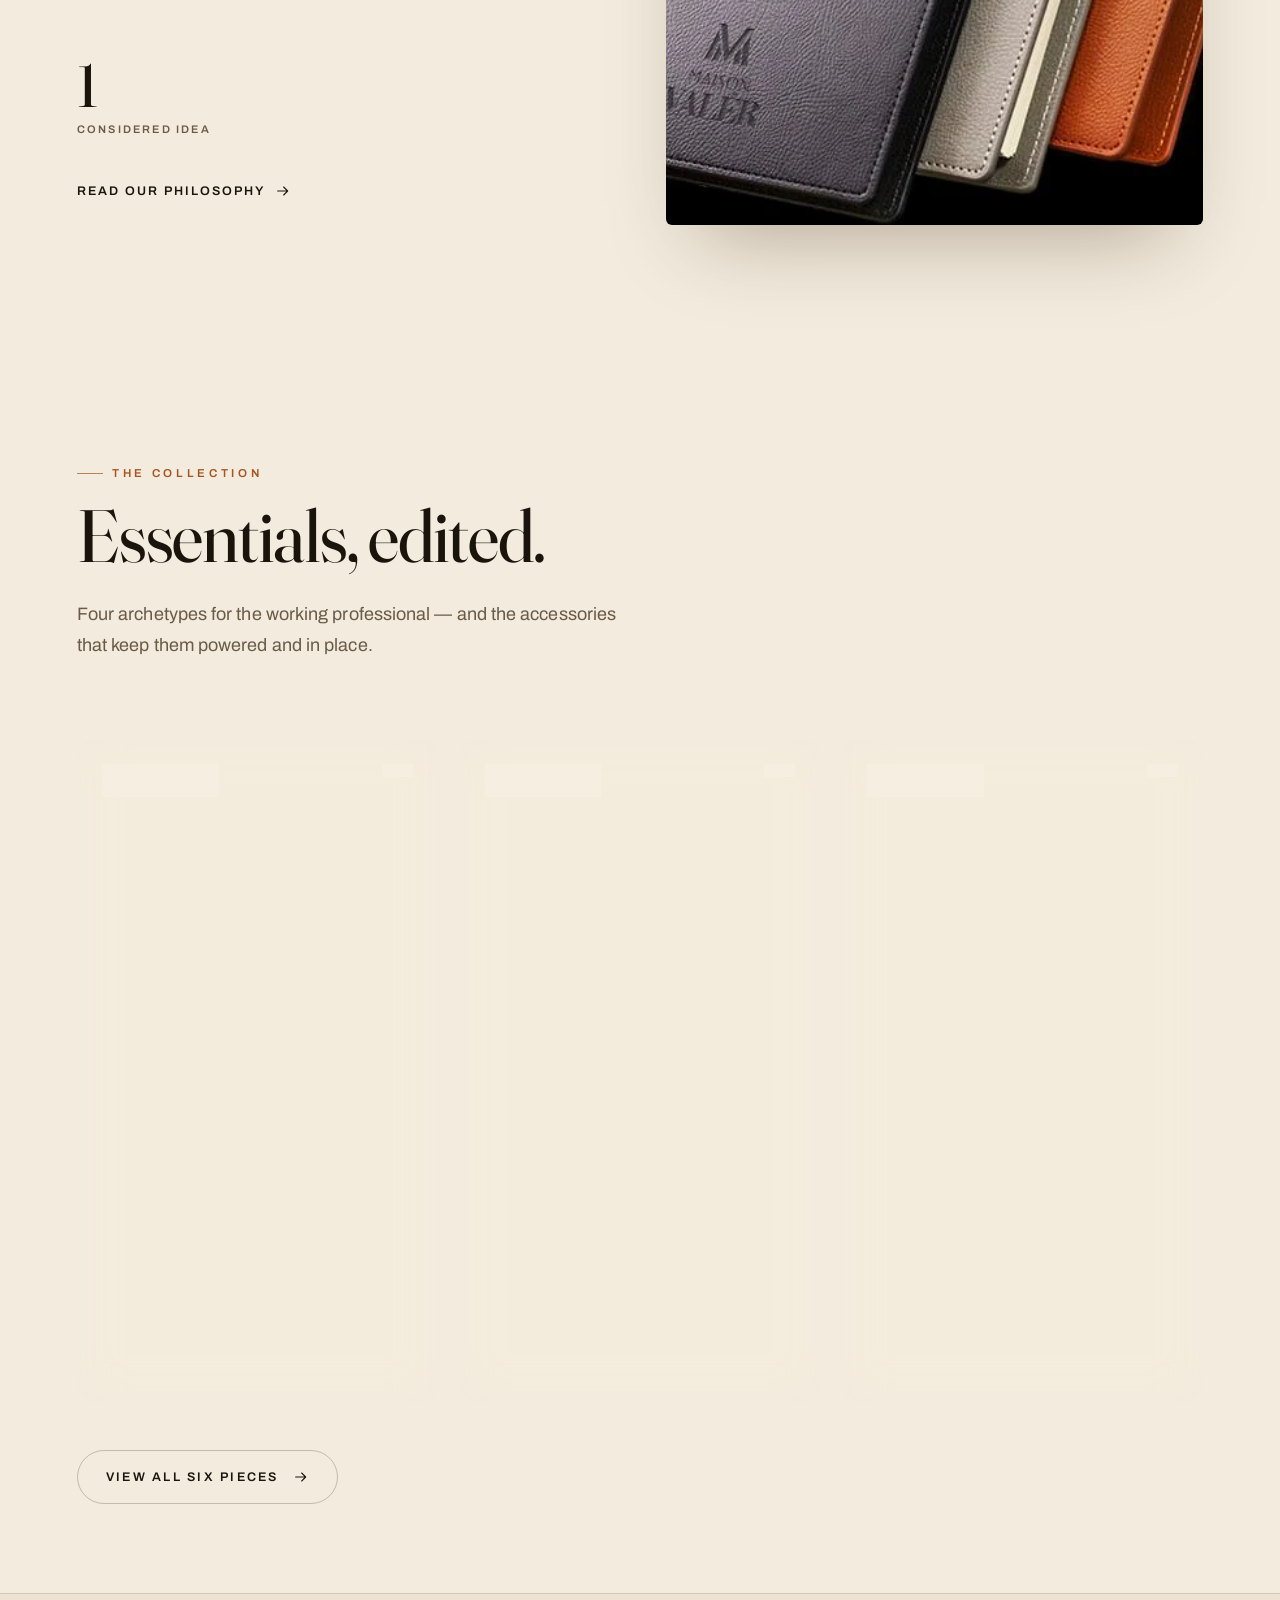
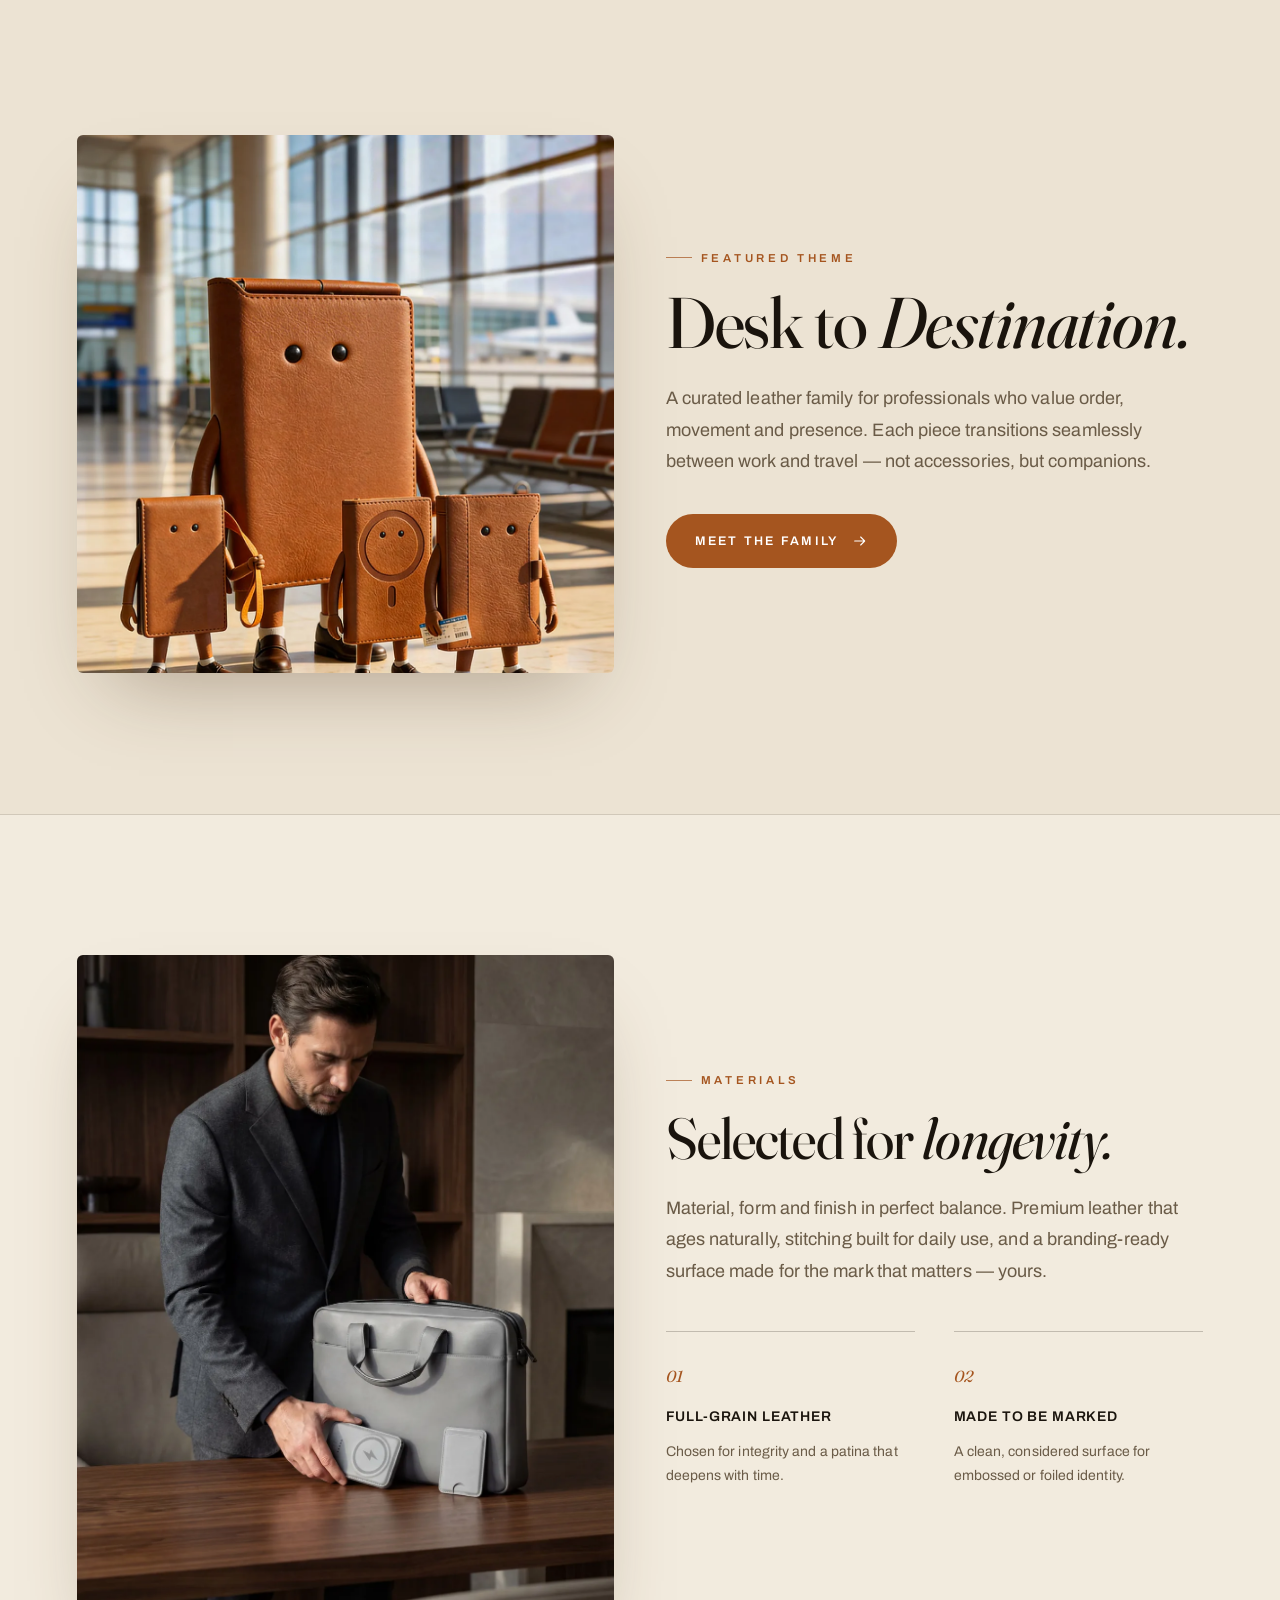
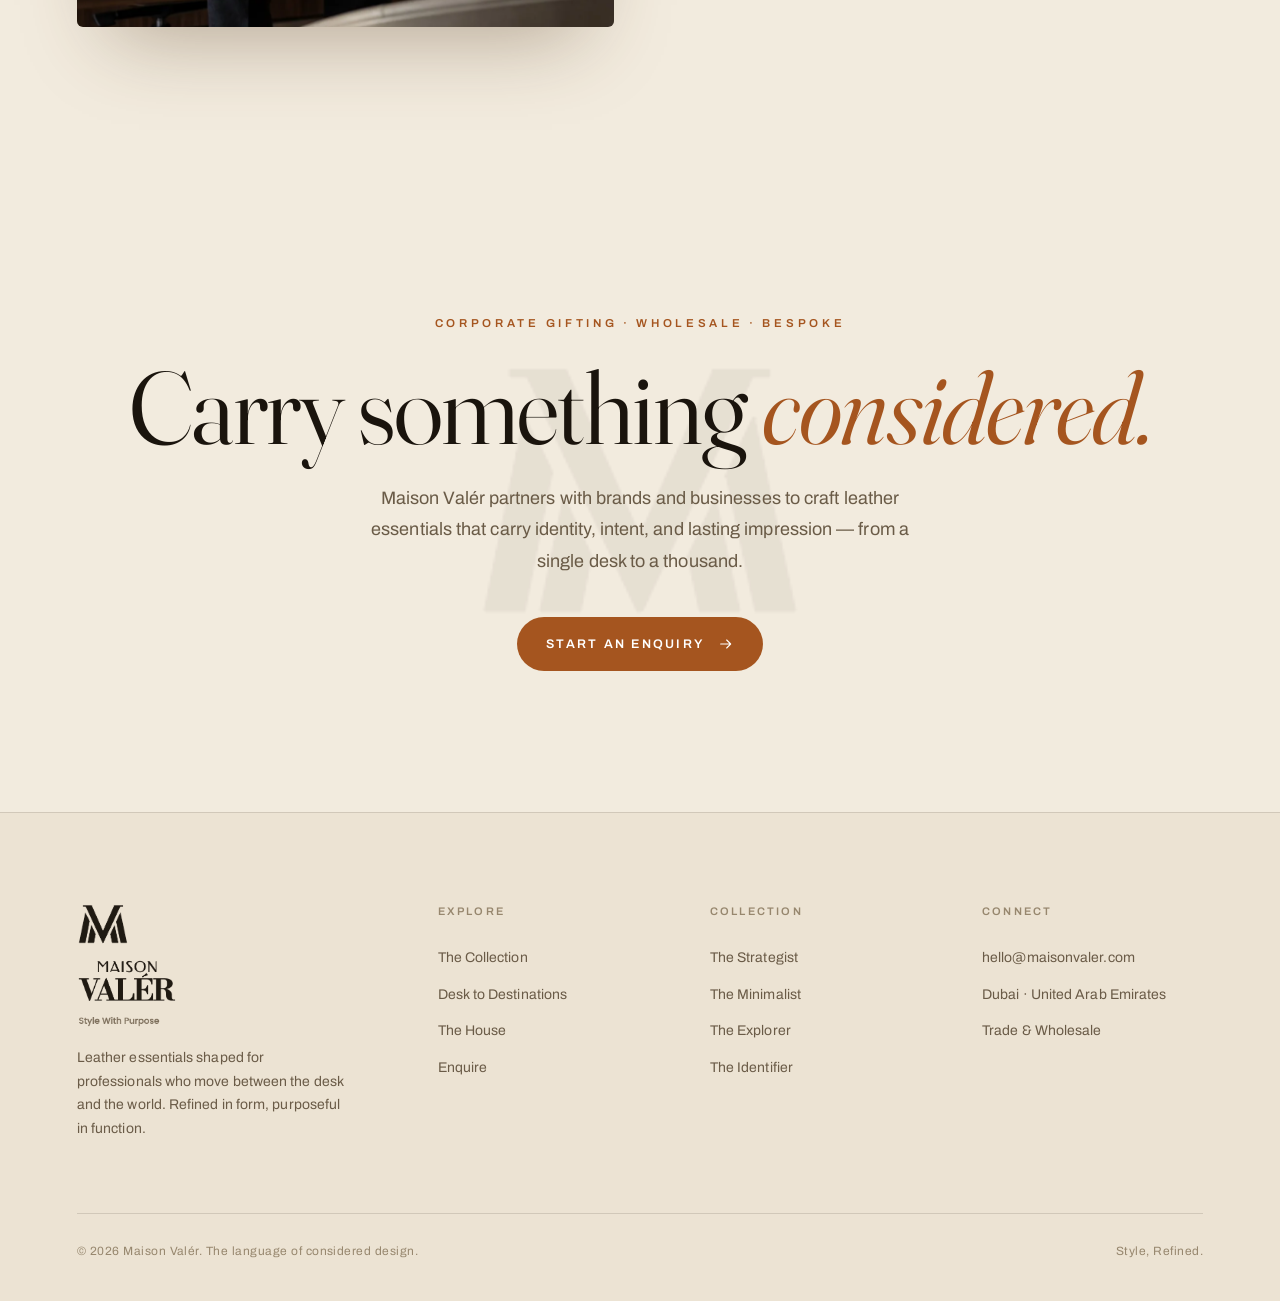
==== commit 109b06ea: "use real Maison Valer logo in header and footer" ====
--- a/index.html
+++ b/index.html
@@ -27,7 +27,7 @@
 <body>
 <header class="site-head over-dark">
   <div class="head-inner">
-    <a class="brand" href="index.html" aria-label="Maison Valér home"><span class="mono" aria-hidden="true"></span><span class="wordmark"><span class="maison">Maison</span><span class="valer">Valér</span></span></a>
+    <a class="brand" href="index.html" aria-label="Maison Valér home"><span class="mono" aria-hidden="true"></span><span class="wordmark" role="img" aria-label="Maison Valér"></span></a>
     <nav class="nav" aria-label="Primary"><a href="index.html" aria-current="page" data-i18n="nav_home">Home</a><a href="collection.html" data-i18n="nav_collection">Collection</a><a href="desk-to-destinations.html" data-i18n="nav_d2d">Desk to Destinations</a><a href="about.html" data-i18n="nav_about">About</a><a href="contact.html" data-i18n="nav_contact">Contact</a></nav>
     <div class="head-actions">
       <div class="lang-switch " role="group" aria-label="Language"><button type="button" data-lang="en" class="active">EN</button><button type="button" data-lang="ru">RU</button><button type="button" data-lang="ar">ع</button></div>
@@ -202,7 +202,8 @@
     <div class="foot-top">
       <div class="foot-brand">
         <span class="mono" aria-hidden="true"></span>
-        <span class="wordmark"><span class="maison">Maison</span><span class="valer">Valér</span></span>
+        <span class="wordmark" role="img" aria-label="Maison Valér"></span>
+        <span class="tagline" role="img" aria-label="Style With Purpose"></span>
         <p data-i18n="foot_brand_desc">Leather essentials shaped for professionals who move between the desk and the world. Refined in form, purposeful in function.</p>
       </div>
       <div class="foot-col">
--- a/css/style.css
+++ b/css/style.css
@@ -206,19 +206,21 @@
   -webkit-mask: url('../images/monogram.png') center/contain no-repeat;
           mask: url('../images/monogram.png') center/contain no-repeat;
   background: currentColor;
-  display: inline-block;
-}
-
-/* Wordmark */
-.wordmark { display: inline-flex; flex-direction: column; line-height: 1; }
-.wordmark .maison {
-  font-family: var(--sans); font-weight: 500;
-  letter-spacing: .5em; text-transform: uppercase;
-  font-size: .5em; padding-left: .12em; color: var(--bone);
-}
-.wordmark .valer {
-  font-family: var(--serif); font-variation-settings: "opsz" 144, "SOFT" 0, "WONK" 0;
-  font-weight: 440; letter-spacing: .04em; color: var(--bone);
+  display: inline-block; aspect-ratio: 1.25 / 1;
+}
+
+/* Wordmark + tagline (real logo artwork, theme-aware via mask) */
+.wordmark {
+  display: inline-block; aspect-ratio: 2.273 / 1; color: var(--bone);
+  background: currentColor;
+  -webkit-mask: url('../images/wordmark.png') left center/contain no-repeat;
+          mask: url('../images/wordmark.png') left center/contain no-repeat;
+}
+.tagline {
+  display: inline-block; aspect-ratio: 6.486 / 1; color: var(--taupe);
+  background: currentColor;
+  -webkit-mask: url('../images/tagline.png') left center/contain no-repeat;
+          mask: url('../images/tagline.png') left center/contain no-repeat;
 }
 
 /* =========================================================
@@ -247,10 +249,9 @@
   width: 100%; max-width: var(--wrap); margin-inline: auto; padding-inline: var(--pad);
   display: flex; align-items: center; justify-content: space-between; gap: 24px;
 }
-.brand { display: flex; align-items: center; gap: 13px; flex-shrink: 0; }
-.brand .mono { width: 26px; height: 26px; color: var(--bone); }
-.brand .wordmark .valer { font-size: 21px; }
-.brand .wordmark .maison { font-size: 9px; letter-spacing: .42em; }
+.brand { display: flex; align-items: center; gap: 12px; flex-shrink: 0; }
+.brand .mono { width: auto; height: 34px; color: var(--bone); }
+.brand .wordmark { height: 30px; width: auto; }
 
 .nav { display: flex; align-items: center; gap: clamp(16px, 2vw, 32px); }
 .nav a {
@@ -607,8 +608,9 @@
    ========================================================= */
 .site-foot { border-top: 1px solid var(--line); padding-block: clamp(56px, 7vw, 90px) 40px; background: var(--coal); }
 .foot-top { display: grid; grid-template-columns: 1.4fr 1fr 1fr 1fr; gap: clamp(28px, 4vw, 60px); }
-.foot-brand .mono { width: 34px; height: 34px; color: var(--bone); margin-bottom: 20px; }
-.foot-brand .wordmark .valer { font-size: 30px; }
+.foot-brand .mono { width: auto; height: 42px; color: var(--bone); margin-bottom: 14px; display: block; }
+.foot-brand .wordmark { height: 44px; width: auto; display: block; }
+.foot-brand .tagline { height: 13px; width: auto; display: block; margin-top: 12px; opacity: .85; }
 .foot-brand p { color: var(--taupe); font-size: 14px; max-width: 34ch; margin-top: 18px; line-height: 1.7; }
 .foot-col h5 { font-size: 11px; font-weight: 600; letter-spacing: .2em; text-transform: uppercase; color: var(--faint); margin-bottom: 20px; }
 .foot-col a { display: block; color: var(--taupe); font-size: 14px; padding: 7px 0; transition: color .3s; }
@@ -840,3 +842,45 @@
 [dir="rtl"] .pcard-cta::before { transform: translateX(101%); }
 [dir="rtl"] .pcard-cta:hover::before { transform: translateX(0); }
 [dir="rtl"] .pcard-cta:hover .arw { transform: scaleX(-1) translateX(5px); }
+
+/* =========================================================
+   v2.3 — filter bar hugs its content (no oversized pill)
+   ========================================================= */
+.filterbar { width: fit-content; max-width: 100%; }
+@media (max-width: 600px) {
+  .filterbar {
+    flex-wrap: nowrap; overflow-x: auto; -webkit-overflow-scrolling: touch;
+    scrollbar-width: none;
+  }
+  .filterbar::-webkit-scrollbar { display: none; }
+  .filterbar .chip { flex: 0 0 auto; }
+}
+
+/* =========================================================
+   v2.4 — e-commerce gallery: no hover-swap, click thumbs,
+   swipe (mobile) + arrows (desktop)
+   ========================================================= */
+/* remove any hover second-image behaviour completely */
+.pcard-img--alt { display: none !important; }
+.pcard-media.has-alt:hover .pcard-img--alt { opacity: 0 !important; }
+
+/* thumbnails: always visible, change on CLICK only */
+.pcard-thumbs { opacity: 1 !important; transform: none !important; }
+
+/* prev / next arrows — desktop only (touch uses swipe) */
+.pcard-nav {
+  position: absolute; top: 50%; transform: translateY(-50%);
+  z-index: 5; width: 34px; height: 34px; border-radius: 50%;
+  display: none; align-items: center; justify-content: center;
+  color: #fff; cursor: pointer; padding: 0;
+  border: 1px solid rgba(255,255,255,.55); background: rgba(20,16,12,.42);
+  -webkit-backdrop-filter: blur(6px); backdrop-filter: blur(6px);
+  transition: background .2s, transform .2s;
+}
+.pcard-nav:hover { background: rgba(20,16,12,.7); }
+.pcard-nav--prev { left: 10px; }
+.pcard-nav--next { right: 10px; }
+.pcard-media.multi:hover .pcard-nav { display: flex; }
+@media (hover: none) { .pcard-nav { display: none !important; } }  /* mobile swipes instead */
+[dir="rtl"] .pcard-nav--prev { left: auto; right: 10px; }
+[dir="rtl"] .pcard-nav--next { right: auto; left: 10px; }
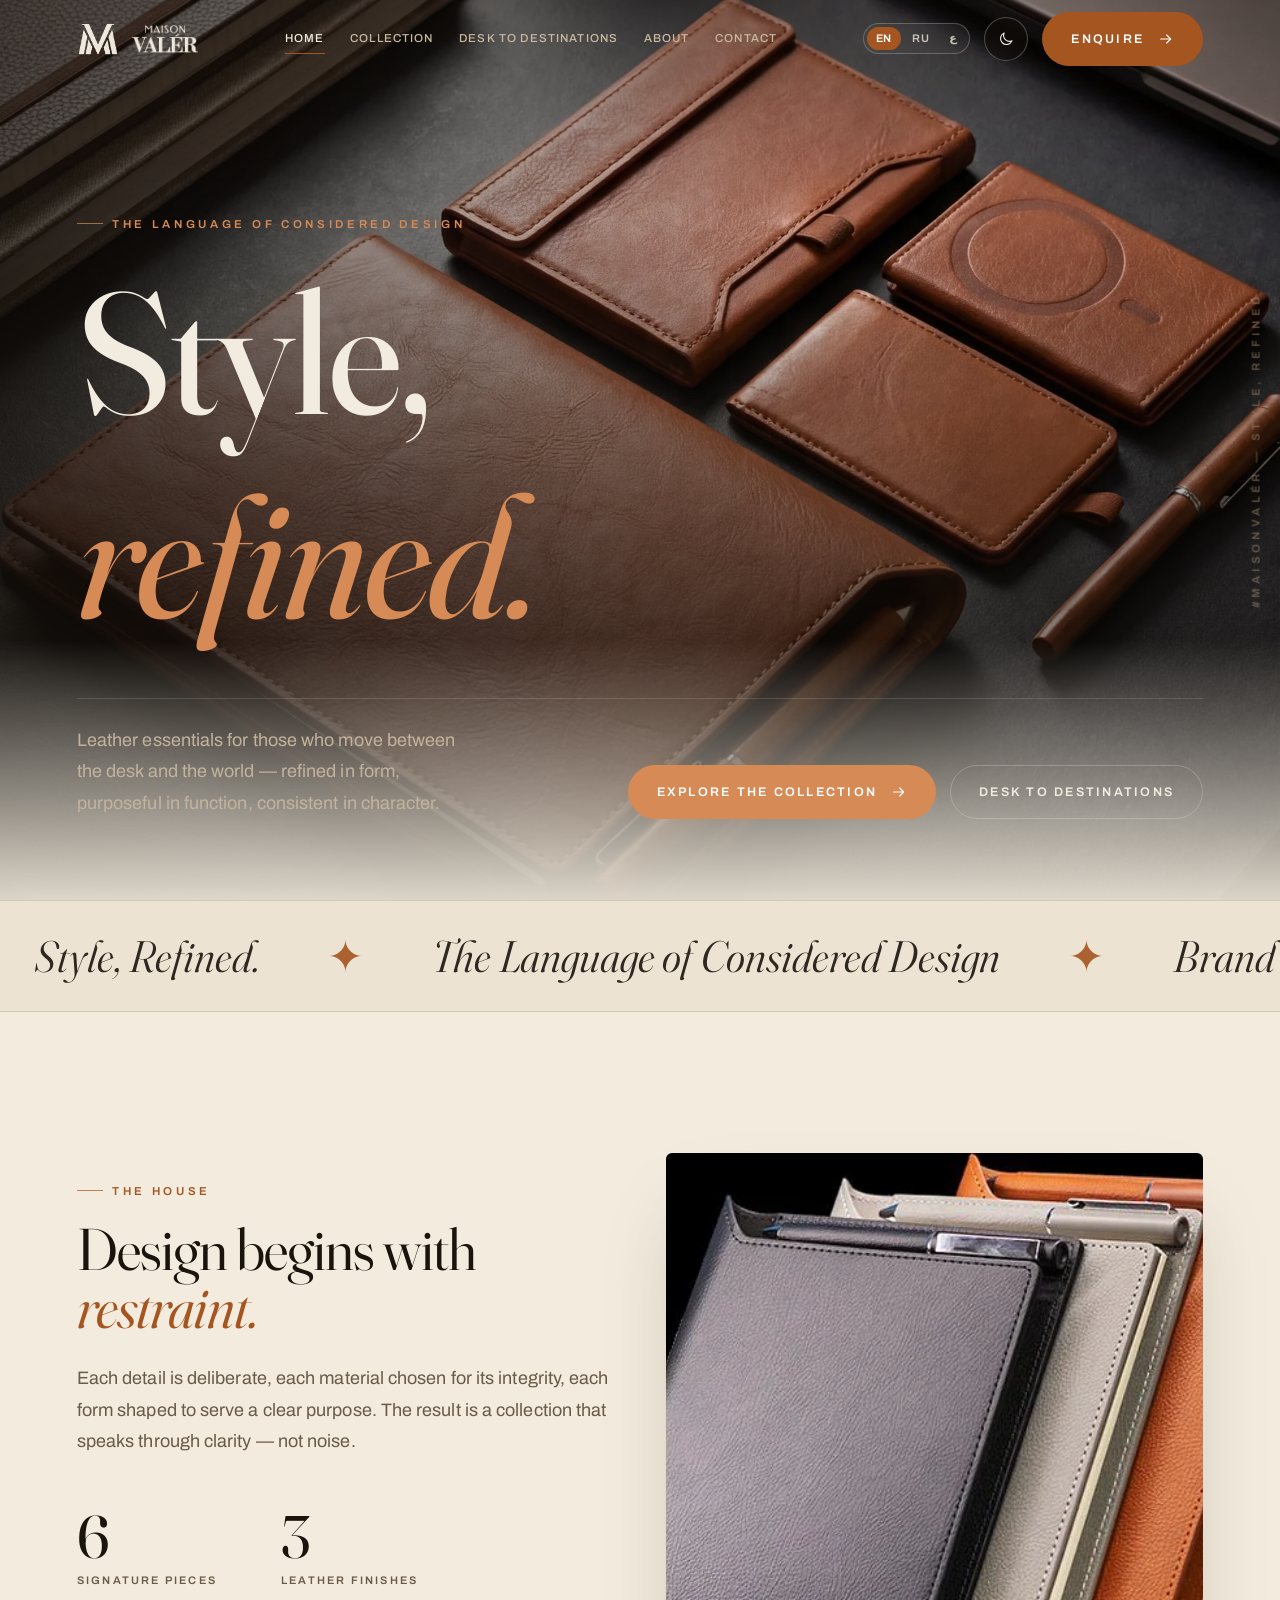
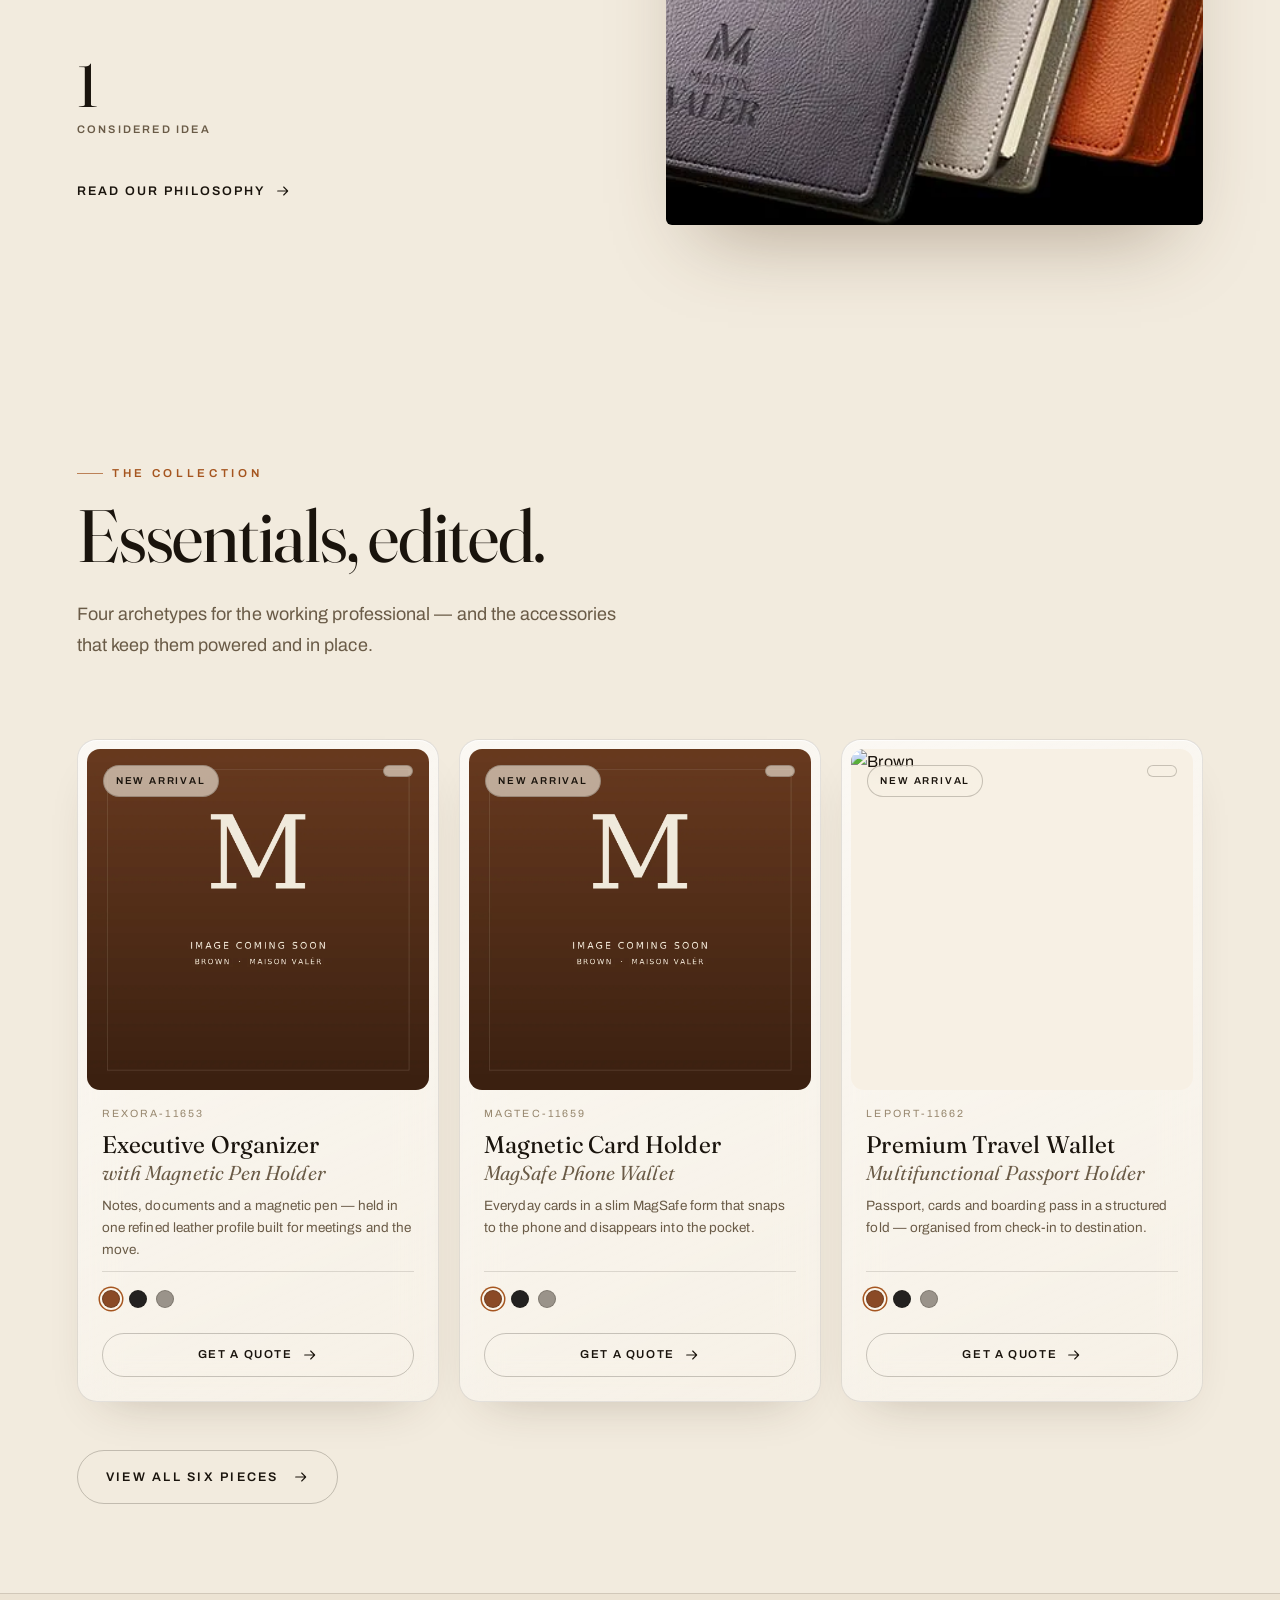
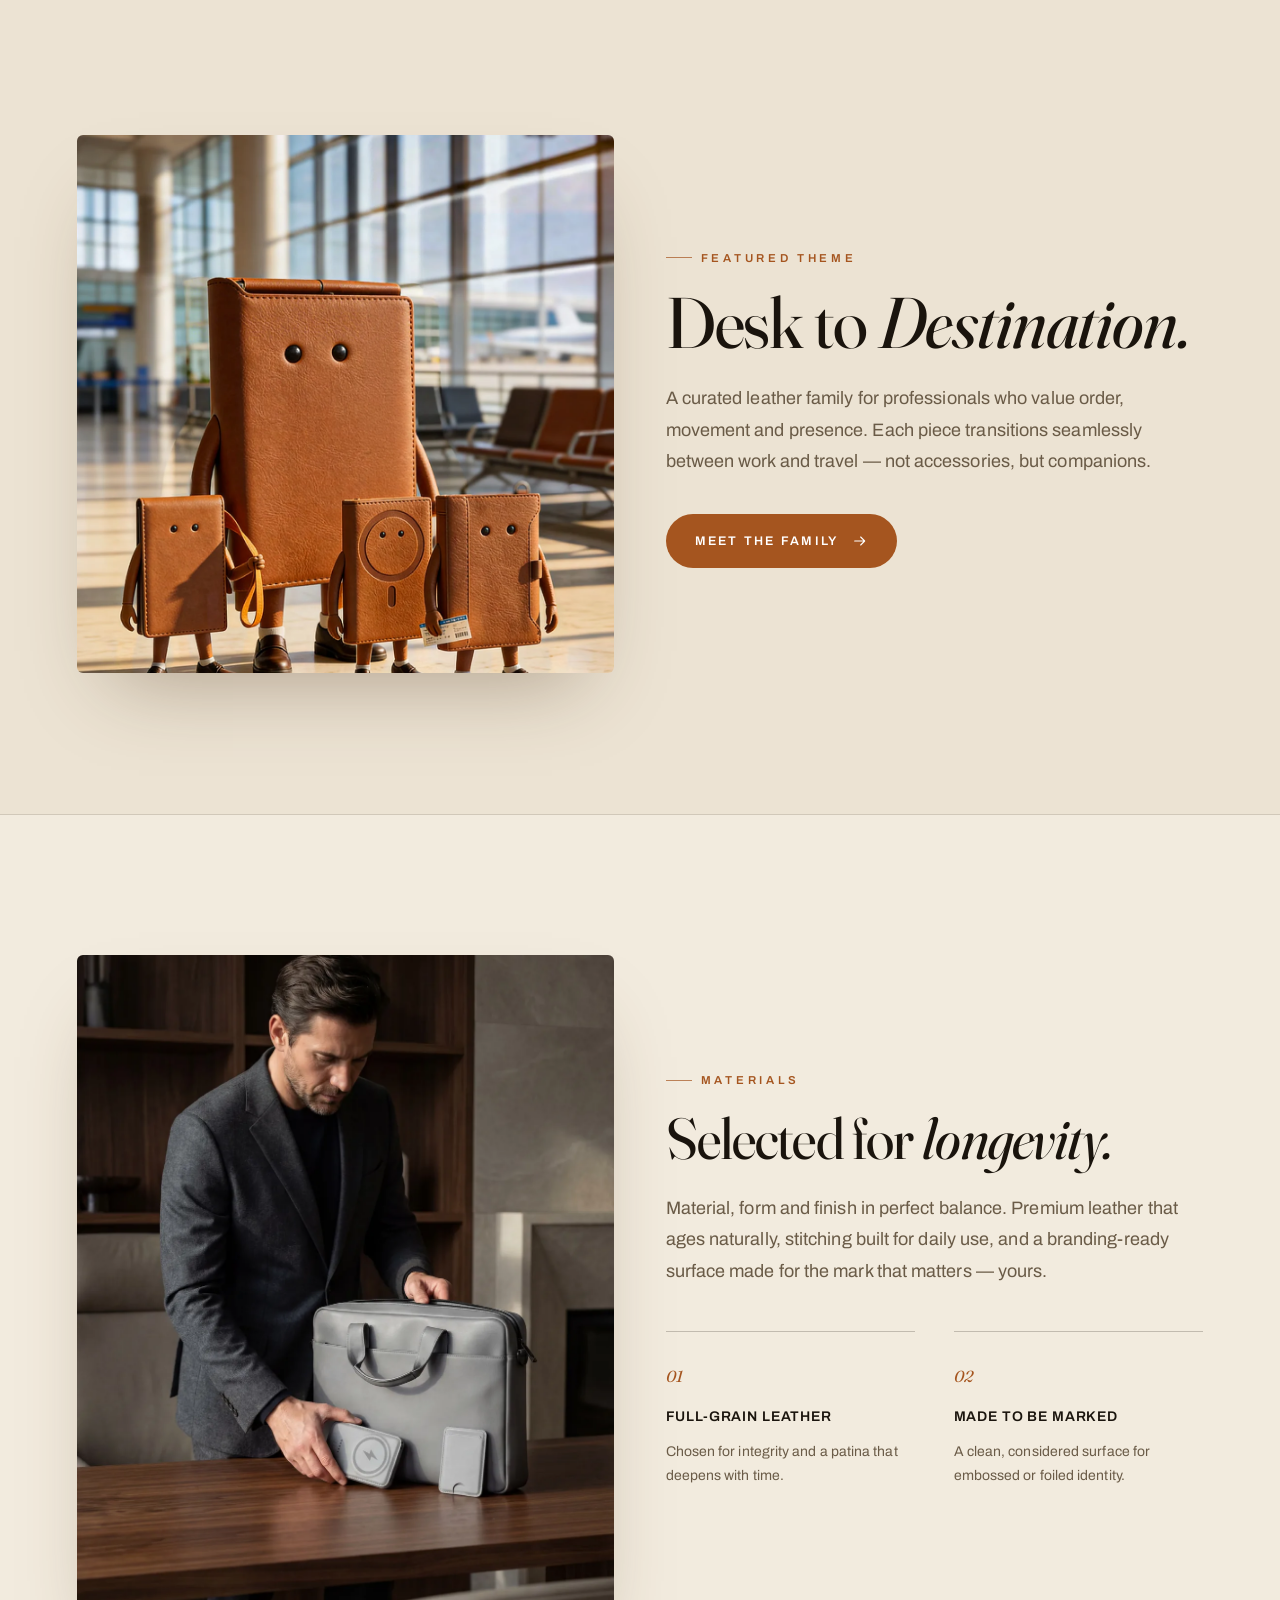
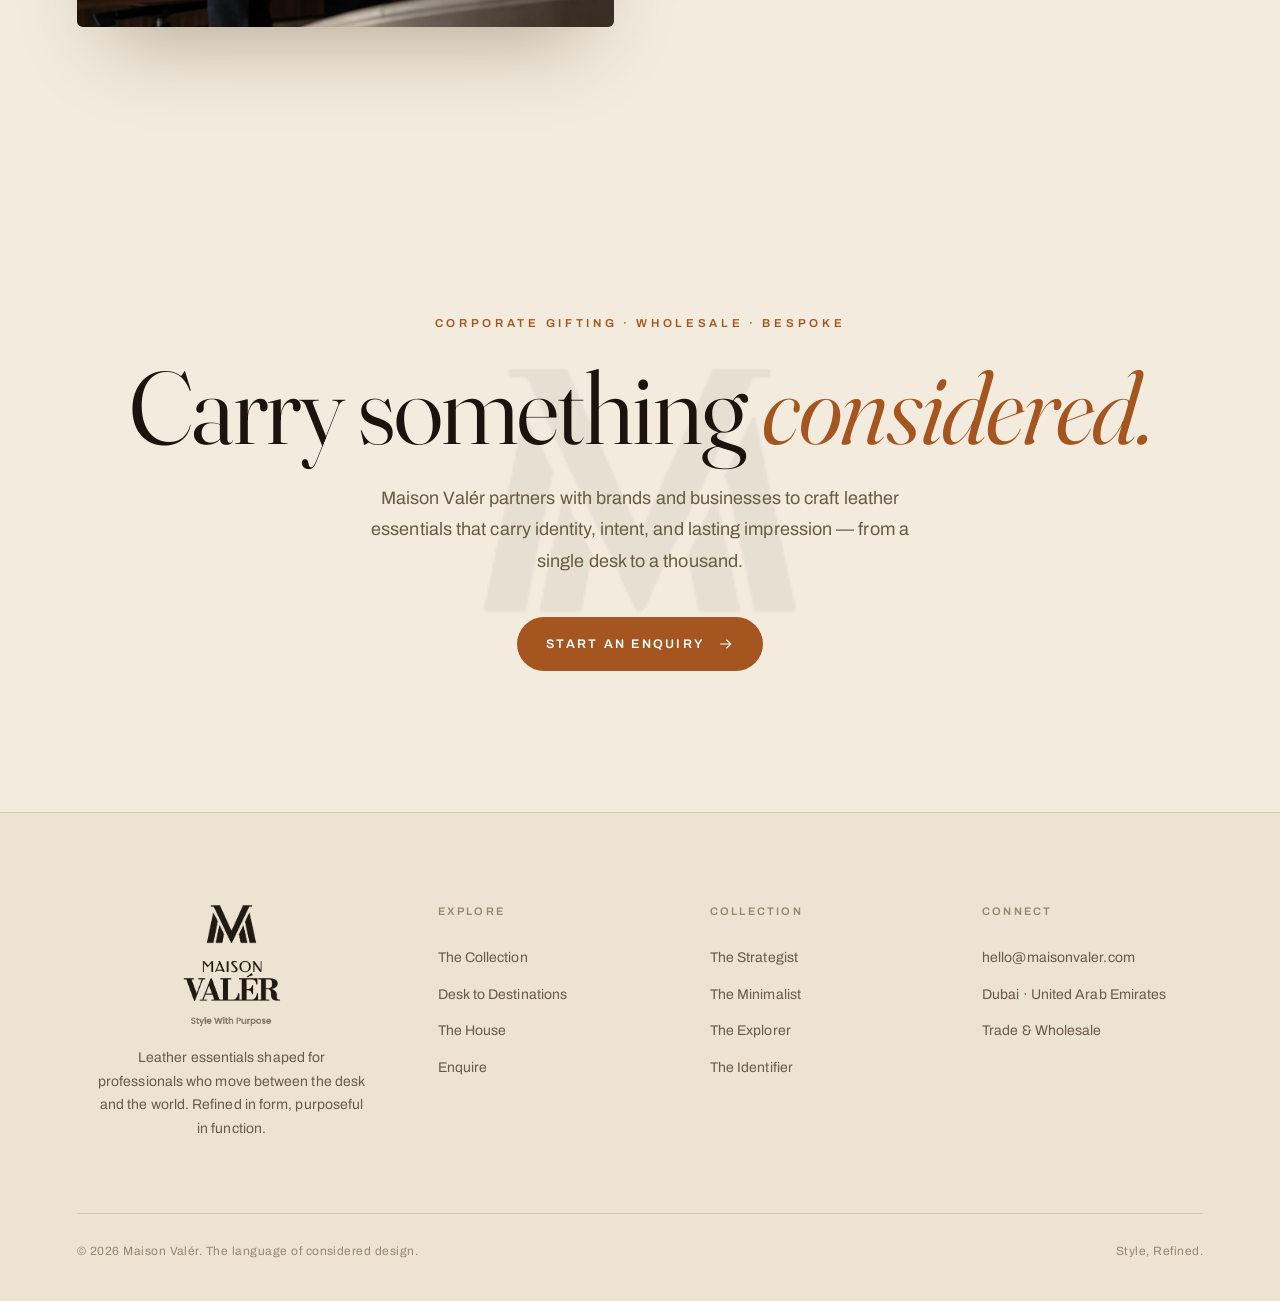
==== commit 5933835a: "remove mobile menu numbering" ====
--- a/index.html
+++ b/index.html
@@ -37,7 +37,7 @@
     </div>
   </div>
 </header>
-<nav class="drawer" aria-label="Mobile"><a href="index.html"><span class="n">01</span><span data-i18n="nav_home">Home</span></a><a href="collection.html"><span class="n">02</span><span data-i18n="nav_collection">Collection</span></a><a href="desk-to-destinations.html"><span class="n">03</span><span data-i18n="nav_d2d">Desk to Destinations</span></a><a href="about.html"><span class="n">04</span><span data-i18n="nav_about">About</span></a><a href="contact.html"><span class="n">05</span><span data-i18n="nav_contact">Contact</span></a><div class="lang-switch in-drawer" role="group" aria-label="Language"><button type="button" data-lang="en" class="active">EN</button><button type="button" data-lang="ru">RU</button><button type="button" data-lang="ar">ع</button></div></nav>
+<nav class="drawer" aria-label="Mobile"><a href="index.html"><span data-i18n="nav_home">Home</span></a><a href="collection.html"><span data-i18n="nav_collection">Collection</span></a><a href="desk-to-destinations.html"><span data-i18n="nav_d2d">Desk to Destinations</span></a><a href="about.html"><span data-i18n="nav_about">About</span></a><a href="contact.html"><span data-i18n="nav_contact">Contact</span></a><div class="lang-switch in-drawer" role="group" aria-label="Language"><button type="button" data-lang="en" class="active">EN</button><button type="button" data-lang="ru">RU</button><button type="button" data-lang="ar">ع</button></div></nav>
 <div class="side-rail" aria-hidden="true">#MaisonValér — Style, Refined</div>
 
 <main>
--- a/css/style.css
+++ b/css/style.css
@@ -327,8 +327,7 @@
 .drawer.open a:nth-child(4){ animation-delay: .30s; }
 .drawer.open a:nth-child(5){ animation-delay: .36s; }
 .drawer a .n {
-  font-family: var(--sans); font-size: 12px; font-weight: 600; letter-spacing: .2em;
-  color: var(--cognac); font-variation-settings: normal;
+  display: none;
 }
 @keyframes drawerIn { to { opacity: 1; transform: translateY(0); } }
 
@@ -884,3 +883,12 @@
 @media (hover: none) { .pcard-nav { display: none !important; } }  /* mobile swipes instead */
 [dir="rtl"] .pcard-nav--prev { left: auto; right: 10px; }
 [dir="rtl"] .pcard-nav--next { right: auto; left: 10px; }
+
+/* =========================================================
+   v2.5 — footer brand: centre the logo lockup
+   ========================================================= */
+.foot-brand { text-align: center; }
+.foot-brand .mono,
+.foot-brand .wordmark,
+.foot-brand .tagline { margin-left: auto; margin-right: auto; }
+.foot-brand p { margin-left: auto; margin-right: auto; }
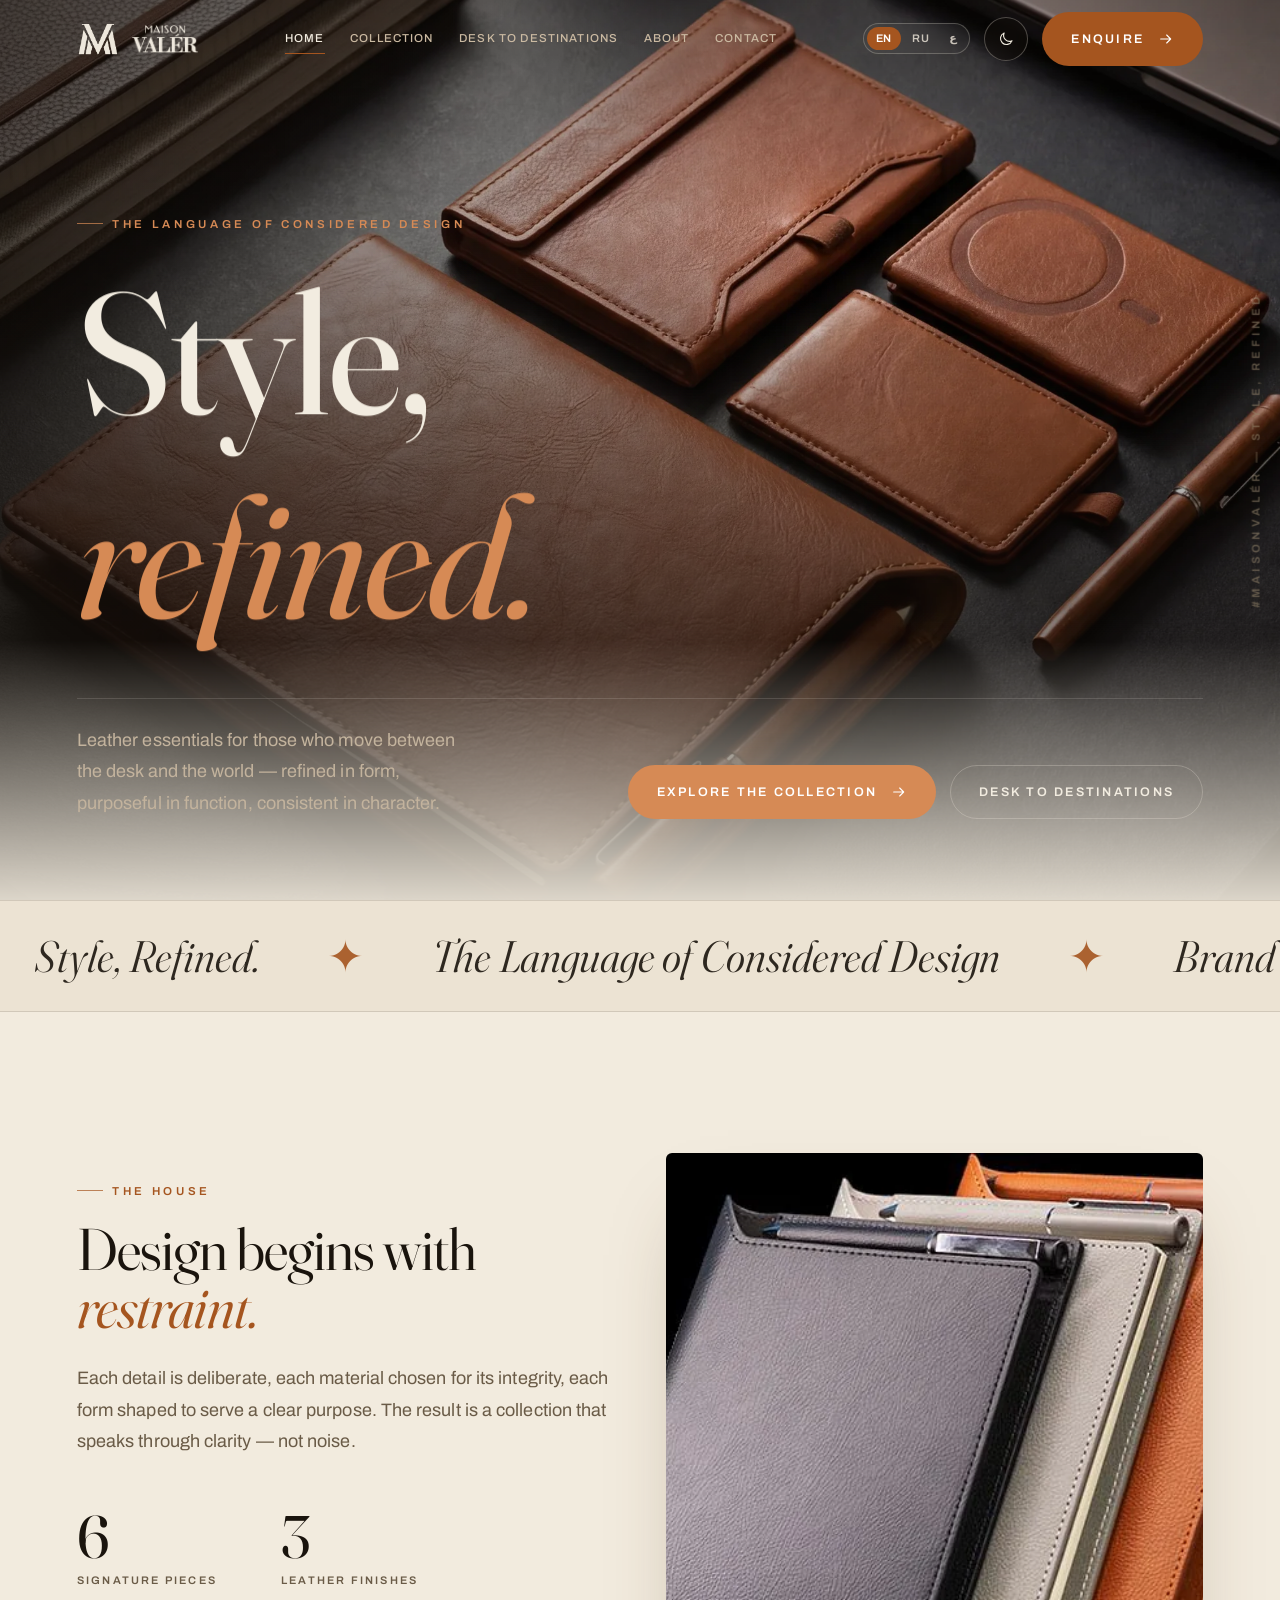
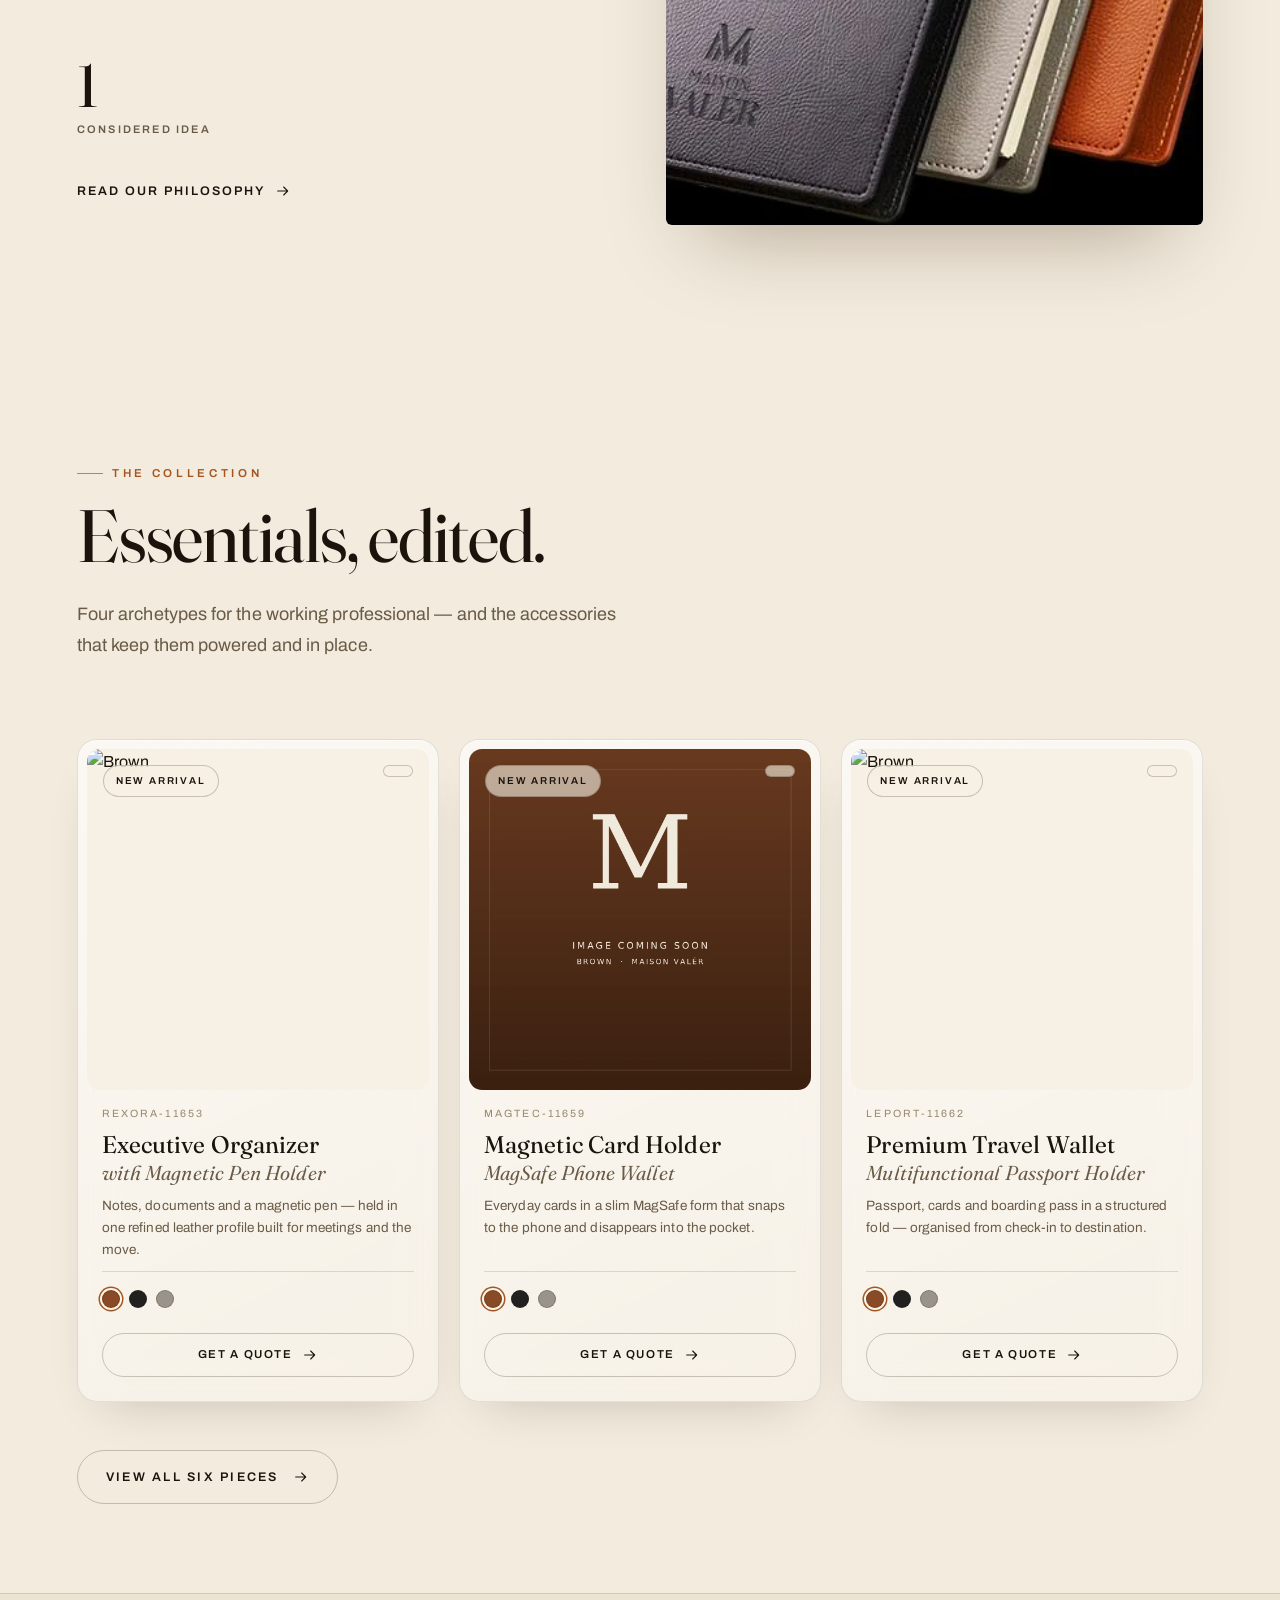
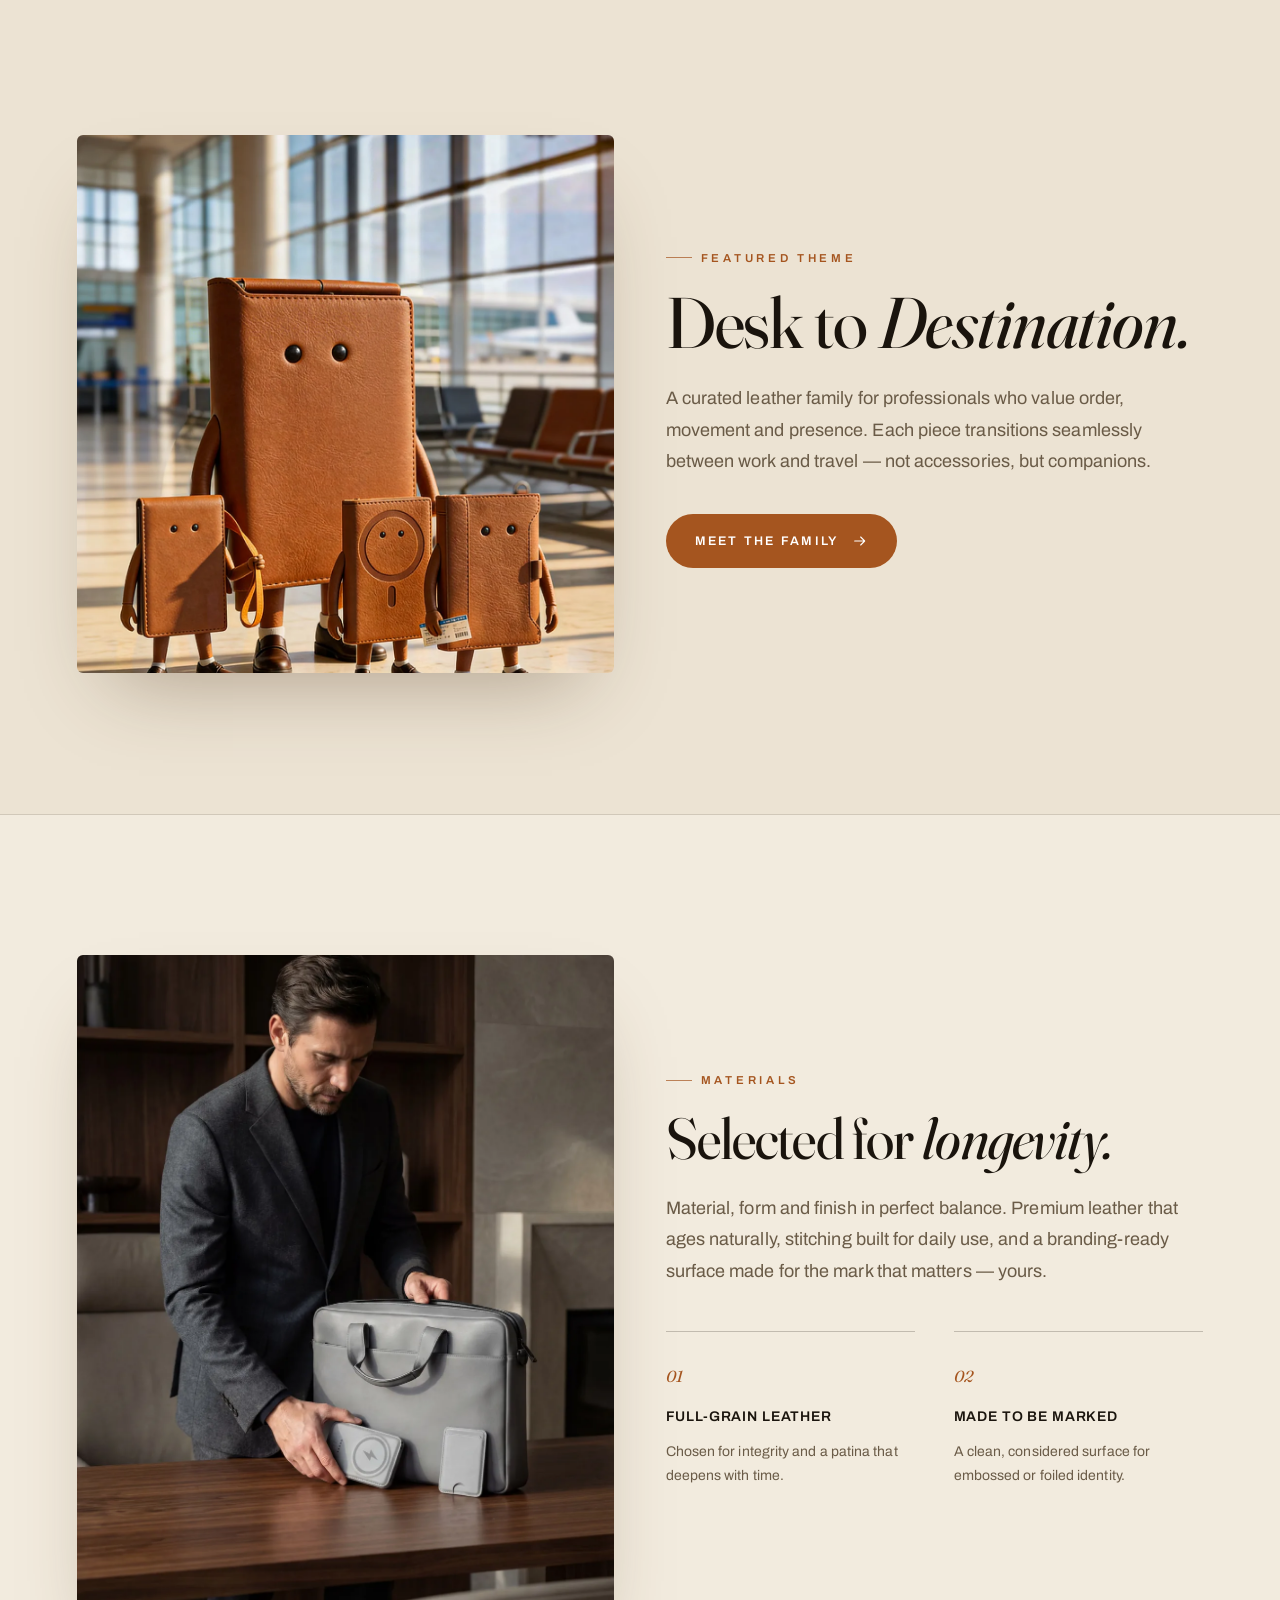
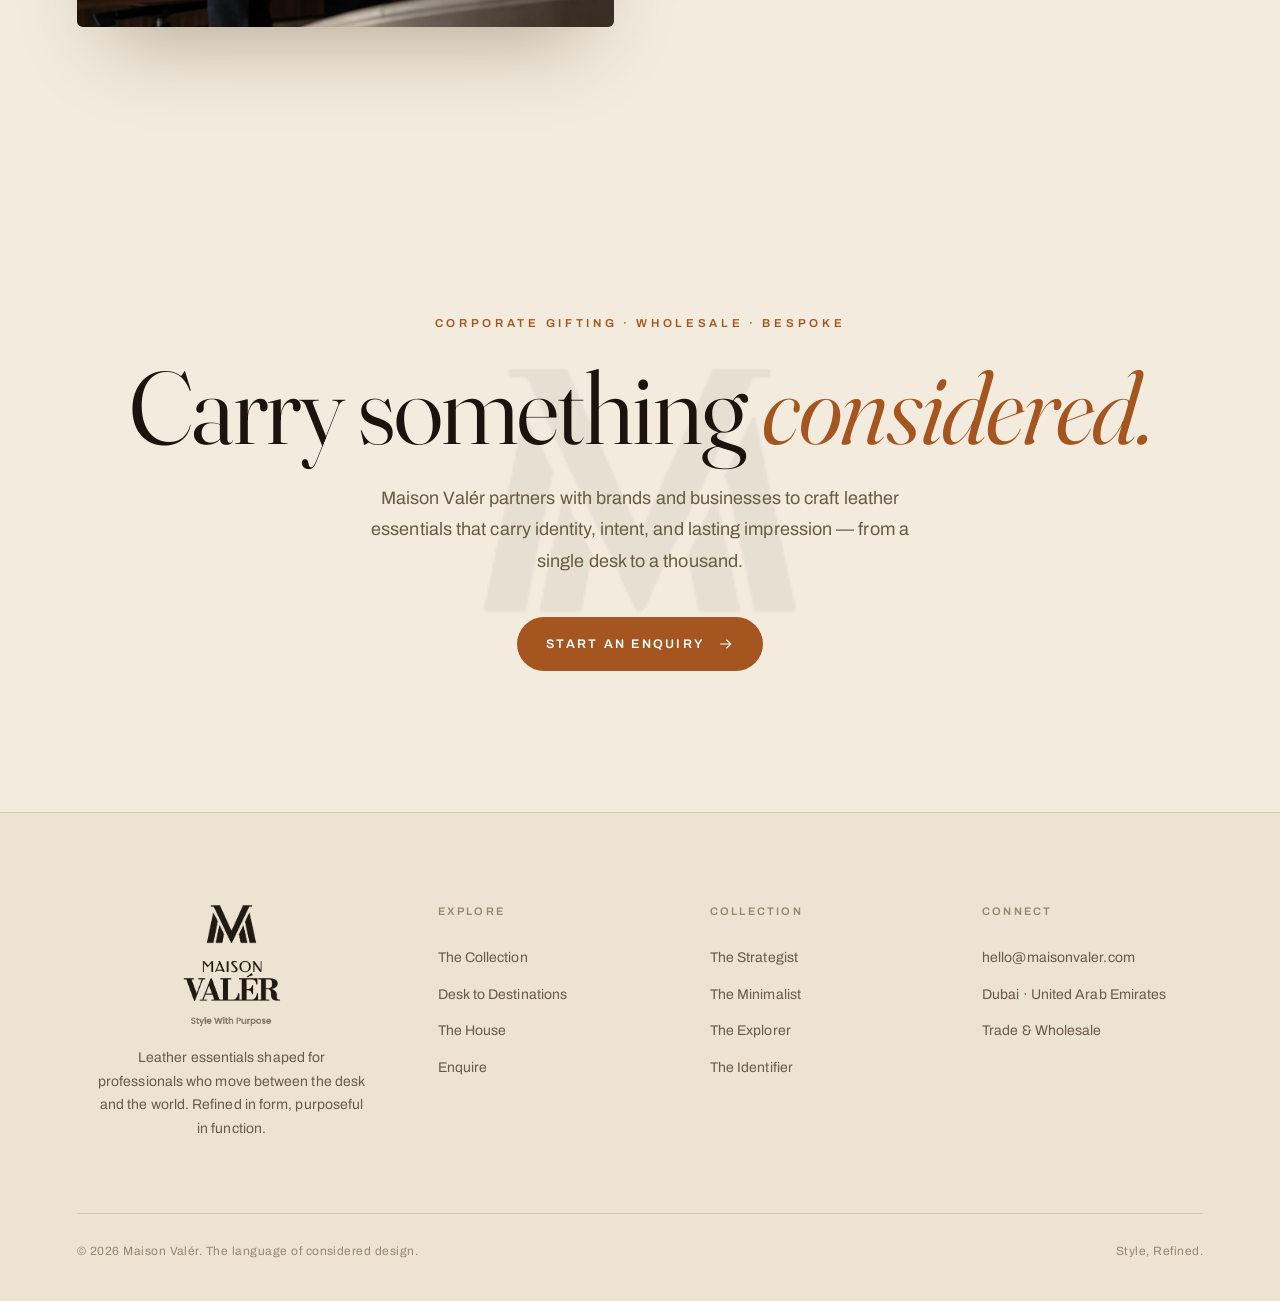
==== commit c0d202db: "sync catalogue from Sanity" ====
--- a/index.html
+++ b/index.html
@@ -102,7 +102,7 @@
         <div class="pcard-media">
           <span class="pcard-tag" data-i18n="p1_badge">New Arrival</span>
           <span class="pcard-arch" data-i18n="arch_p1"></span>
-          <img class="pcard-img" src="images/products/_ph-brown.webp" alt="Executive Organizer" loading="lazy" width="1200" height="1200">
+          <img class="pcard-img" src="https://cdn.sanity.io/images/epxj3lh6/production/46f74dcfc23d13197a5c81e1fd8ba2dff0b15cde-1920x1920.webp?w=1200&h=1200&fit=crop&auto=format" alt="Executive Organizer" loading="lazy" width="1200" height="1200">
           <div class="pcard-thumbs" aria-label="Views"></div>
         </div>
         <div class="pcard-body">
@@ -114,7 +114,7 @@
             <span class="pcard-cta-in"><span data-i18n="cta_quote">Get a Quote</span> <svg class="arw" viewBox="0 0 24 24" fill="none" width="16" height="16" aria-hidden="true"><path d="M4 12h15m0 0-6-6m6 6-6 6" stroke="currentColor" stroke-width="1.6" stroke-linecap="round" stroke-linejoin="round"/></svg></span>
           </a>
         </div>
-        <script type="application/json" class="pcard-json">{"colors": [{"k": "brown", "name": "Brown", "imgs": ["images/products/_ph-brown.webp"]}, {"k": "black", "name": "Black", "imgs": ["images/products/_ph-black.webp"]}, {"k": "gray", "name": "Gray", "imgs": ["images/products/_ph-gray.webp"]}]}</script>
+        <script type="application/json" class="pcard-json">{"colors": [{"k": "brown", "name": "Brown", "imgs": ["https://cdn.sanity.io/images/epxj3lh6/production/46f74dcfc23d13197a5c81e1fd8ba2dff0b15cde-1920x1920.webp?w=1200&h=1200&fit=crop&auto=format", "https://cdn.sanity.io/images/epxj3lh6/production/2facc0e7778d74a879cf7e1e5215bfc1a4061a46-2000x2000.webp?w=1200&h=1200&fit=crop&auto=format", "https://cdn.sanity.io/images/epxj3lh6/production/ae0c4eef234fc4d491f2663f3cd7bfe9605f5b7b-2000x2000.webp?w=1200&h=1200&fit=crop&auto=format", "https://cdn.sanity.io/images/epxj3lh6/production/6c83dc5c3d80c2d0cf37d68c87f88457fd7dbbcc-2000x2000.webp?w=1200&h=1200&fit=crop&auto=format"]}, {"k": "black", "name": "Black", "imgs": ["https://cdn.sanity.io/images/epxj3lh6/production/4e6679ae6a6a0ead96e410560c185f5df4b5daec-1920x1920.webp?w=1200&h=1200&fit=crop&auto=format", "https://cdn.sanity.io/images/epxj3lh6/production/b615158470cb4d3ba74fc88fccc099c81fd4dae1-2000x2000.webp?w=1200&h=1200&fit=crop&auto=format", "https://cdn.sanity.io/images/epxj3lh6/production/a393d2e445c72b8008e1e6c145a74e6794da770f-2000x2000.webp?w=1200&h=1200&fit=crop&auto=format", "https://cdn.sanity.io/images/epxj3lh6/production/dd757e2526aebc4c76b1321690b0a8c5a3f6f9df-2000x2000.webp?w=1200&h=1200&fit=crop&auto=format"]}, {"k": "gray", "name": "Gray", "imgs": ["https://cdn.sanity.io/images/epxj3lh6/production/2f95d2b06ca8a762b2db43f47a73f701f7f445c7-1920x1920.webp?w=1200&h=1200&fit=crop&auto=format", "https://cdn.sanity.io/images/epxj3lh6/production/75bd98b4e30c67fec49ae6d632a16e001769cce2-2000x2000.webp?w=1200&h=1200&fit=crop&auto=format", "https://cdn.sanity.io/images/epxj3lh6/production/e29ddbdd3d8b3302ea10a1b978dc2217d041d92a-2000x2000.webp?w=1200&h=1200&fit=crop&auto=format", "https://cdn.sanity.io/images/epxj3lh6/production/12a9d9d62fe9a7a20691920cc37f04153f56d694-2000x2000.webp?w=1200&h=1200&fit=crop&auto=format"]}]}</script>
       </article>
       <article class="pcard reveal d1" data-cat="travel everyday">
         <div class="pcard-media">
--- a/css/style.css
+++ b/css/style.css
@@ -892,3 +892,15 @@
 .foot-brand .wordmark,
 .foot-brand .tagline { margin-left: auto; margin-right: auto; }
 .foot-brand p { margin-left: auto; margin-right: auto; }
+
+/* =========================================================
+   v2.6 — light theme: keep header logo/icons visible while
+   the mobile menu is open (drawer bg is light, so header must be dark).
+   Overrides the over-dark light-forcing during menu-open.
+   ========================================================= */
+[data-theme="light"] body.menu-open .site-head {
+  --bone: #1a140d;
+  --taupe: #6b5d49;
+  --line-2: rgba(20,16,12,.18);
+  color: var(--bone);
+}
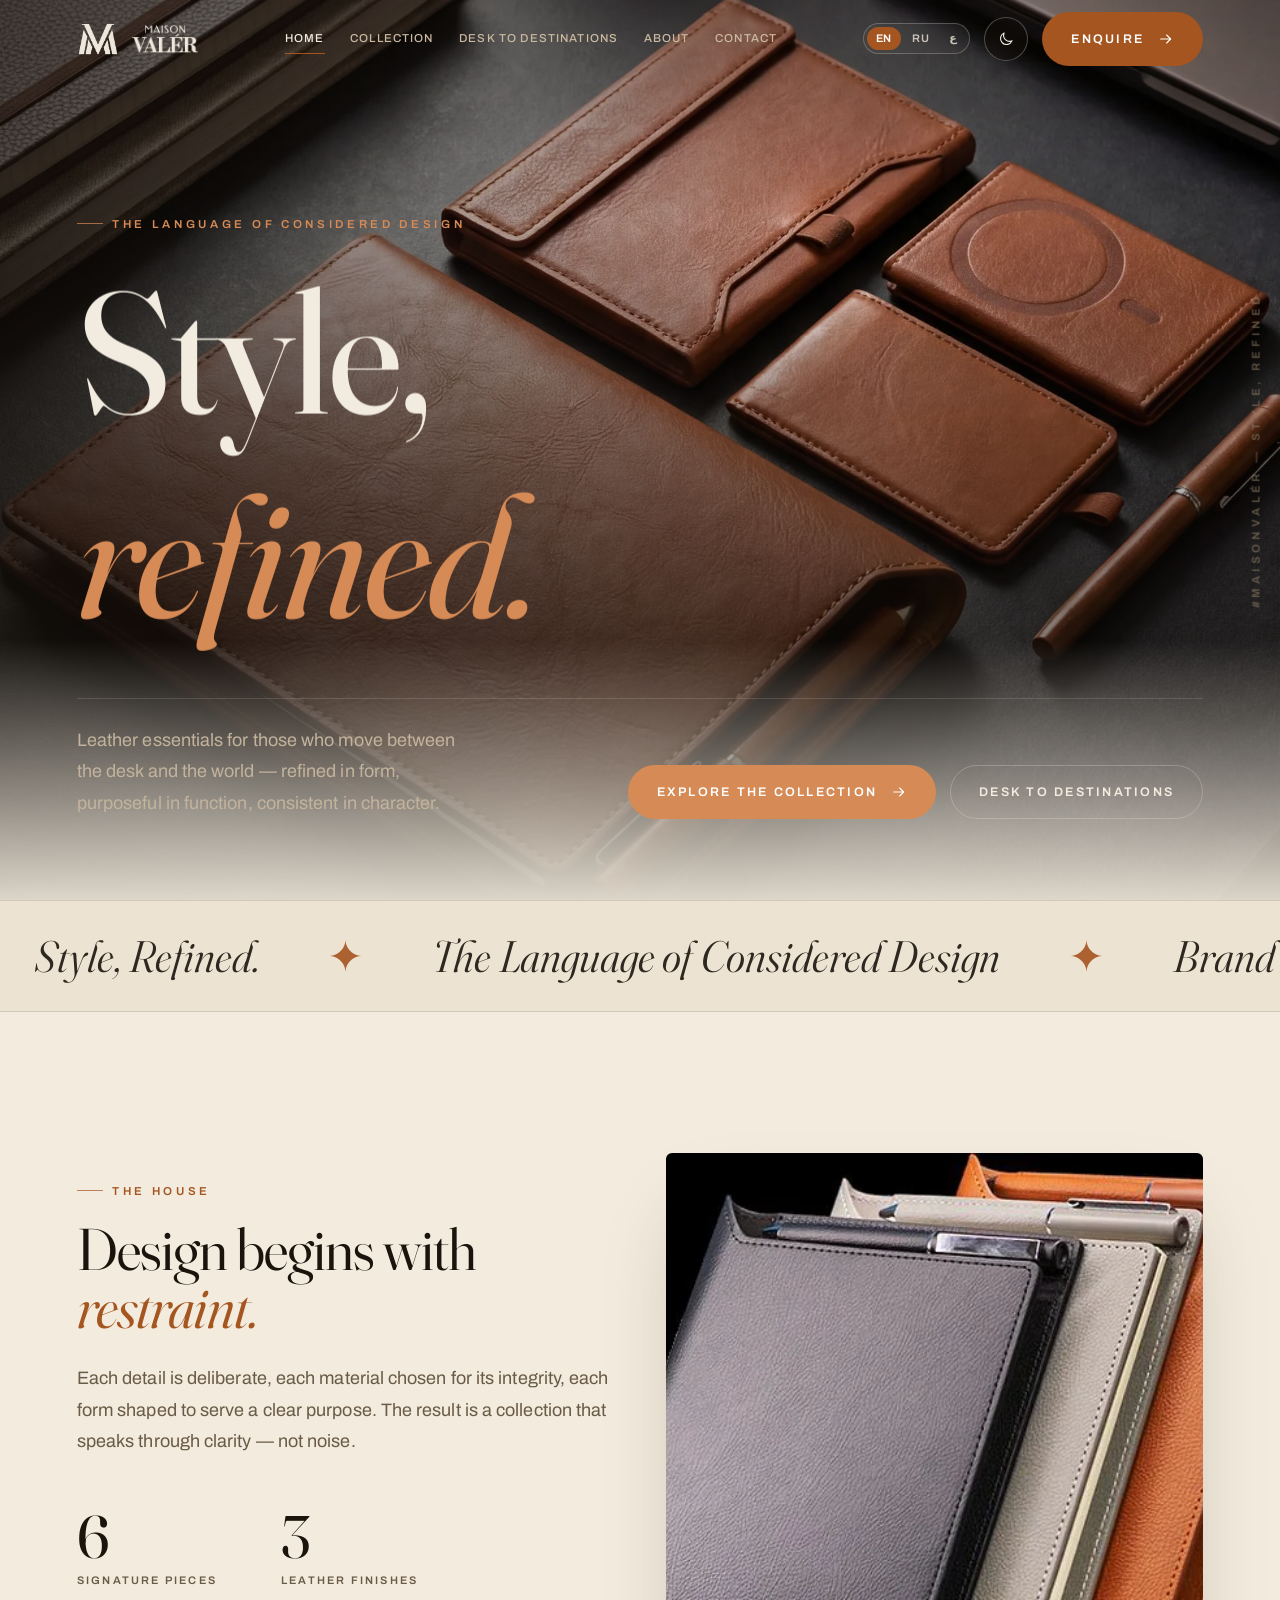
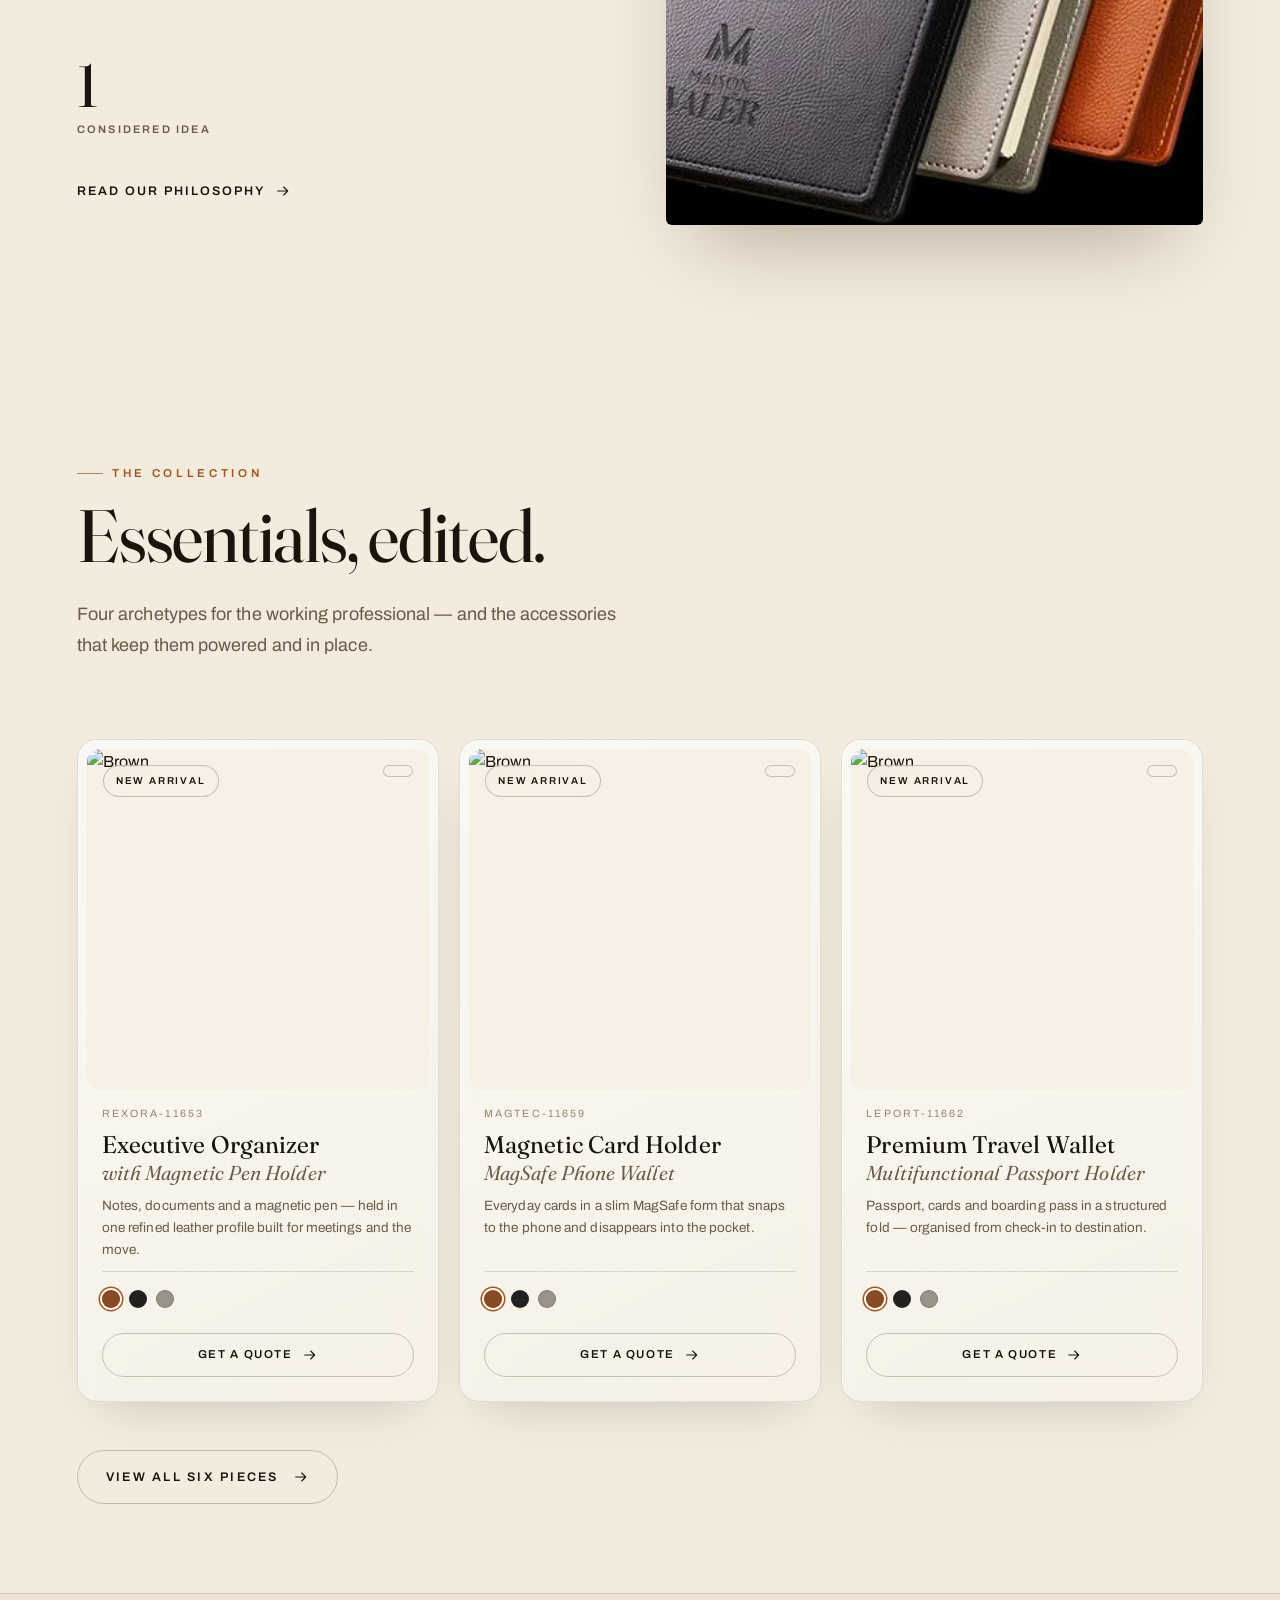
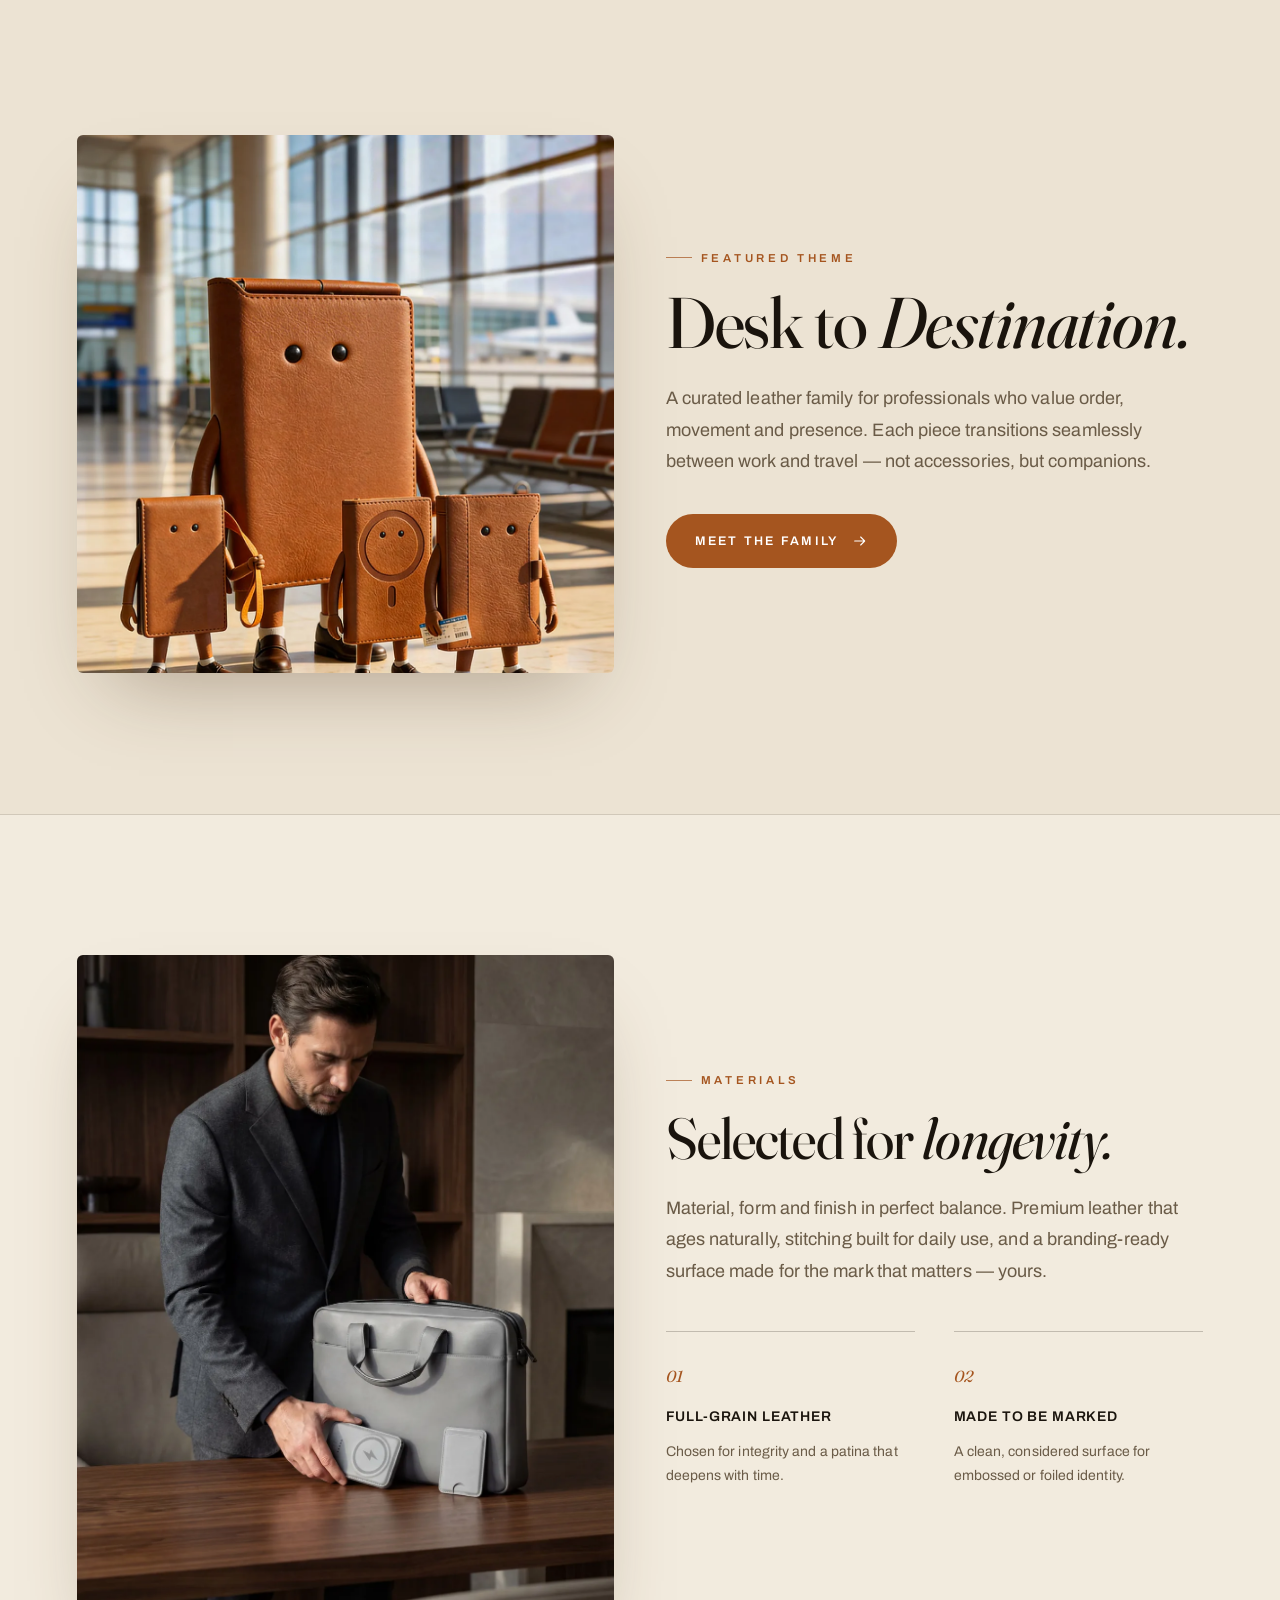
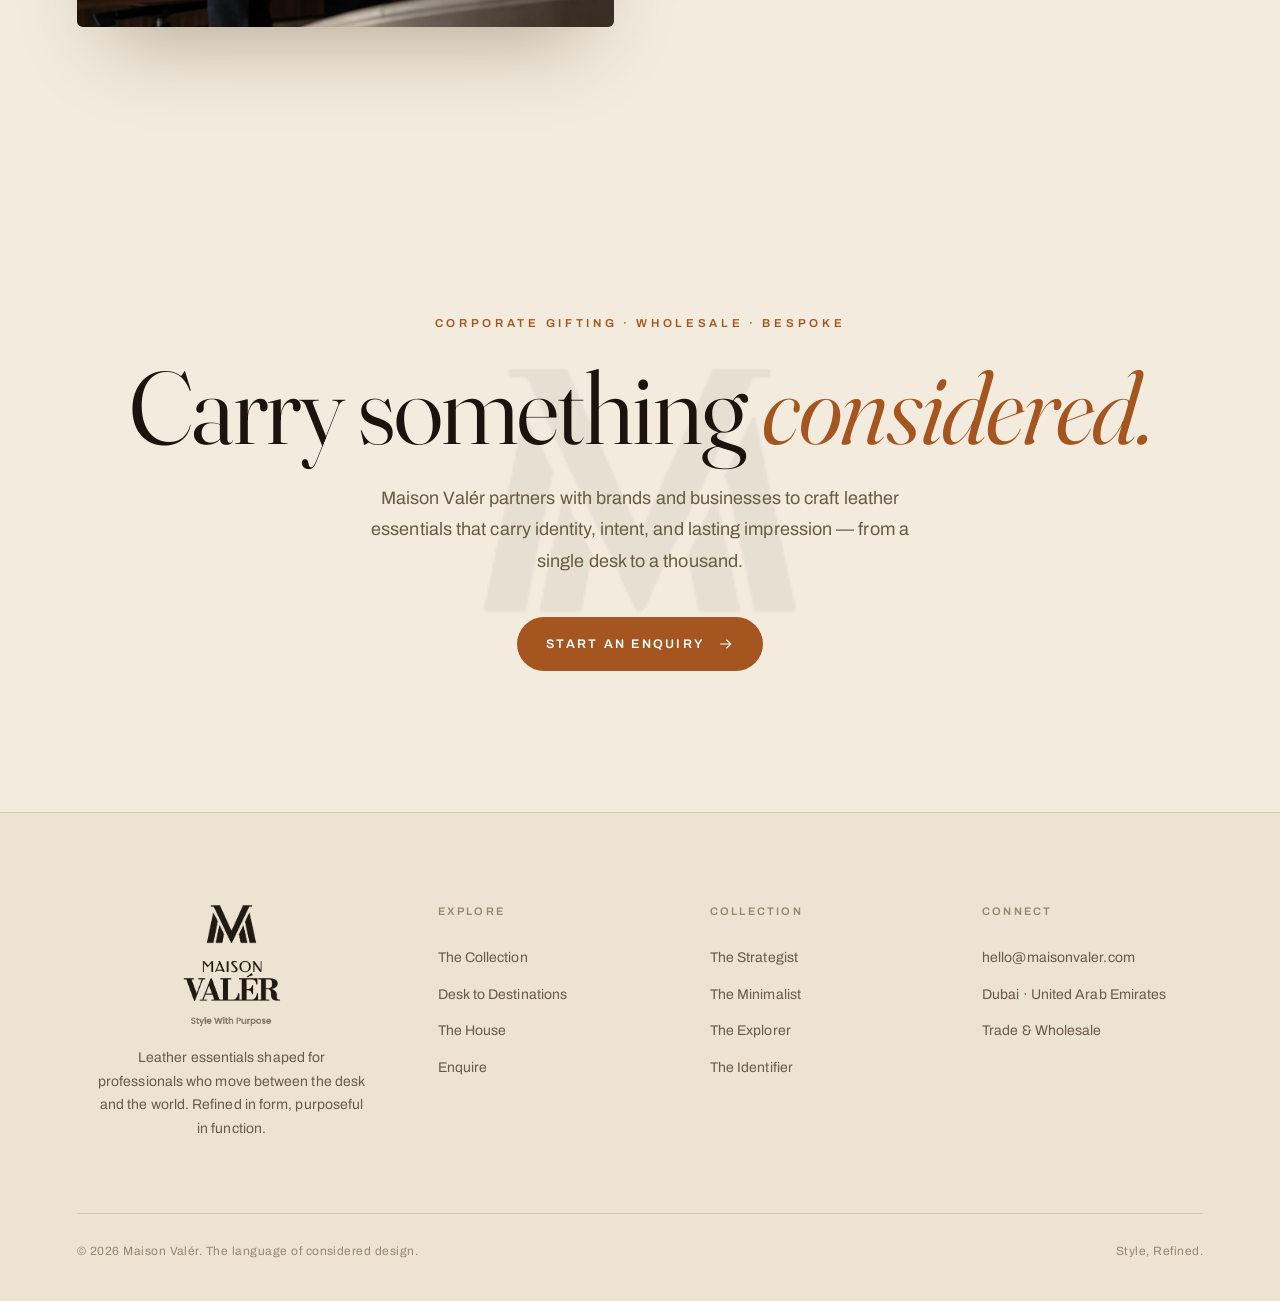
==== commit ec149a17: "sync catalogue from Sanity" ====
--- a/index.html
+++ b/index.html
@@ -120,7 +120,7 @@
         <div class="pcard-media">
           <span class="pcard-tag" data-i18n="p2_badge">New Arrival</span>
           <span class="pcard-arch" data-i18n="arch_p2"></span>
-          <img class="pcard-img" src="images/products/_ph-brown.webp" alt="Magnetic Card Holder" loading="lazy" width="1200" height="1200">
+          <img class="pcard-img" src="https://cdn.sanity.io/images/epxj3lh6/production/4696c193d5a0966049a5697b141a4edc616e999f-1920x1920.webp?w=1200&h=1200&fit=crop&auto=format" alt="Magnetic Card Holder" loading="lazy" width="1200" height="1200">
           <div class="pcard-thumbs" aria-label="Views"></div>
         </div>
         <div class="pcard-body">
@@ -132,7 +132,7 @@
             <span class="pcard-cta-in"><span data-i18n="cta_quote">Get a Quote</span> <svg class="arw" viewBox="0 0 24 24" fill="none" width="16" height="16" aria-hidden="true"><path d="M4 12h15m0 0-6-6m6 6-6 6" stroke="currentColor" stroke-width="1.6" stroke-linecap="round" stroke-linejoin="round"/></svg></span>
           </a>
         </div>
-        <script type="application/json" class="pcard-json">{"colors": [{"k": "brown", "name": "Brown", "imgs": ["images/products/_ph-brown.webp"]}, {"k": "black", "name": "Black", "imgs": ["images/products/_ph-black.webp"]}, {"k": "gray", "name": "Gray", "imgs": ["images/products/_ph-gray.webp"]}]}</script>
+        <script type="application/json" class="pcard-json">{"colors": [{"k": "brown", "name": "Brown", "imgs": ["https://cdn.sanity.io/images/epxj3lh6/production/4696c193d5a0966049a5697b141a4edc616e999f-1920x1920.webp?w=1200&h=1200&fit=crop&auto=format", "https://cdn.sanity.io/images/epxj3lh6/production/608355a778958ce01282515b0c7a25e24170d621-1920x1920.webp?w=1200&h=1200&fit=crop&auto=format", "https://cdn.sanity.io/images/epxj3lh6/production/f137f493a85e9f1aa9f0dc3c05e9343ddf2e1306-1920x1920.webp?w=1200&h=1200&fit=crop&auto=format", "https://cdn.sanity.io/images/epxj3lh6/production/642459c5bc8143d847afab6c3047aaa5d35f1fdf-1920x1920.webp?w=1200&h=1200&fit=crop&auto=format", "https://cdn.sanity.io/images/epxj3lh6/production/fbbe66a8e7d277898d55815b2d3bdb69b3346027-1920x1920.webp?w=1200&h=1200&fit=crop&auto=format"]}, {"k": "black", "name": "Black", "imgs": ["https://cdn.sanity.io/images/epxj3lh6/production/2bfb366e8c53736a1b360abfb40ba347fb210006-1920x1920.webp?w=1200&h=1200&fit=crop&auto=format", "https://cdn.sanity.io/images/epxj3lh6/production/5e0a3f05d2da03f0b4644924843827231daa7864-1920x1920.webp?w=1200&h=1200&fit=crop&auto=format", "https://cdn.sanity.io/images/epxj3lh6/production/ad0c461d99de06fa3f0b60b84aaa7ef44f9d6472-1920x1920.webp?w=1200&h=1200&fit=crop&auto=format", "https://cdn.sanity.io/images/epxj3lh6/production/d3a7274b17b28909f39aa12229ede343b3888c9f-1920x1920.webp?w=1200&h=1200&fit=crop&auto=format", "https://cdn.sanity.io/images/epxj3lh6/production/fa3065c0f992305638ac6563b61b984ffee3e809-1920x1920.webp?w=1200&h=1200&fit=crop&auto=format"]}, {"k": "gray", "name": "Gray", "imgs": ["https://cdn.sanity.io/images/epxj3lh6/production/e8b39cd747323d06eee316097497b305b10adc27-1920x1920.webp?w=1200&h=1200&fit=crop&auto=format", "https://cdn.sanity.io/images/epxj3lh6/production/6c6bca49f74c2881741dab529abb8f439e9e73fe-1920x1920.webp?w=1200&h=1200&fit=crop&auto=format", "https://cdn.sanity.io/images/epxj3lh6/production/cd43dfa2a336ea4f03a2297fab9a08a72afd39fa-1920x1920.webp?w=1200&h=1200&fit=crop&auto=format", "https://cdn.sanity.io/images/epxj3lh6/production/f53ffc506abb54f446ca73a51448b422d2151cc5-1920x1920.webp?w=1200&h=1200&fit=crop&auto=format", "https://cdn.sanity.io/images/epxj3lh6/production/87a1ec40257f29fc485e00c930040ec981cd4ae8-1920x1920.webp?w=1200&h=1200&fit=crop&auto=format"]}]}</script>
       </article>
       <article class="pcard reveal d2" data-cat="travel gifting">
         <div class="pcard-media">
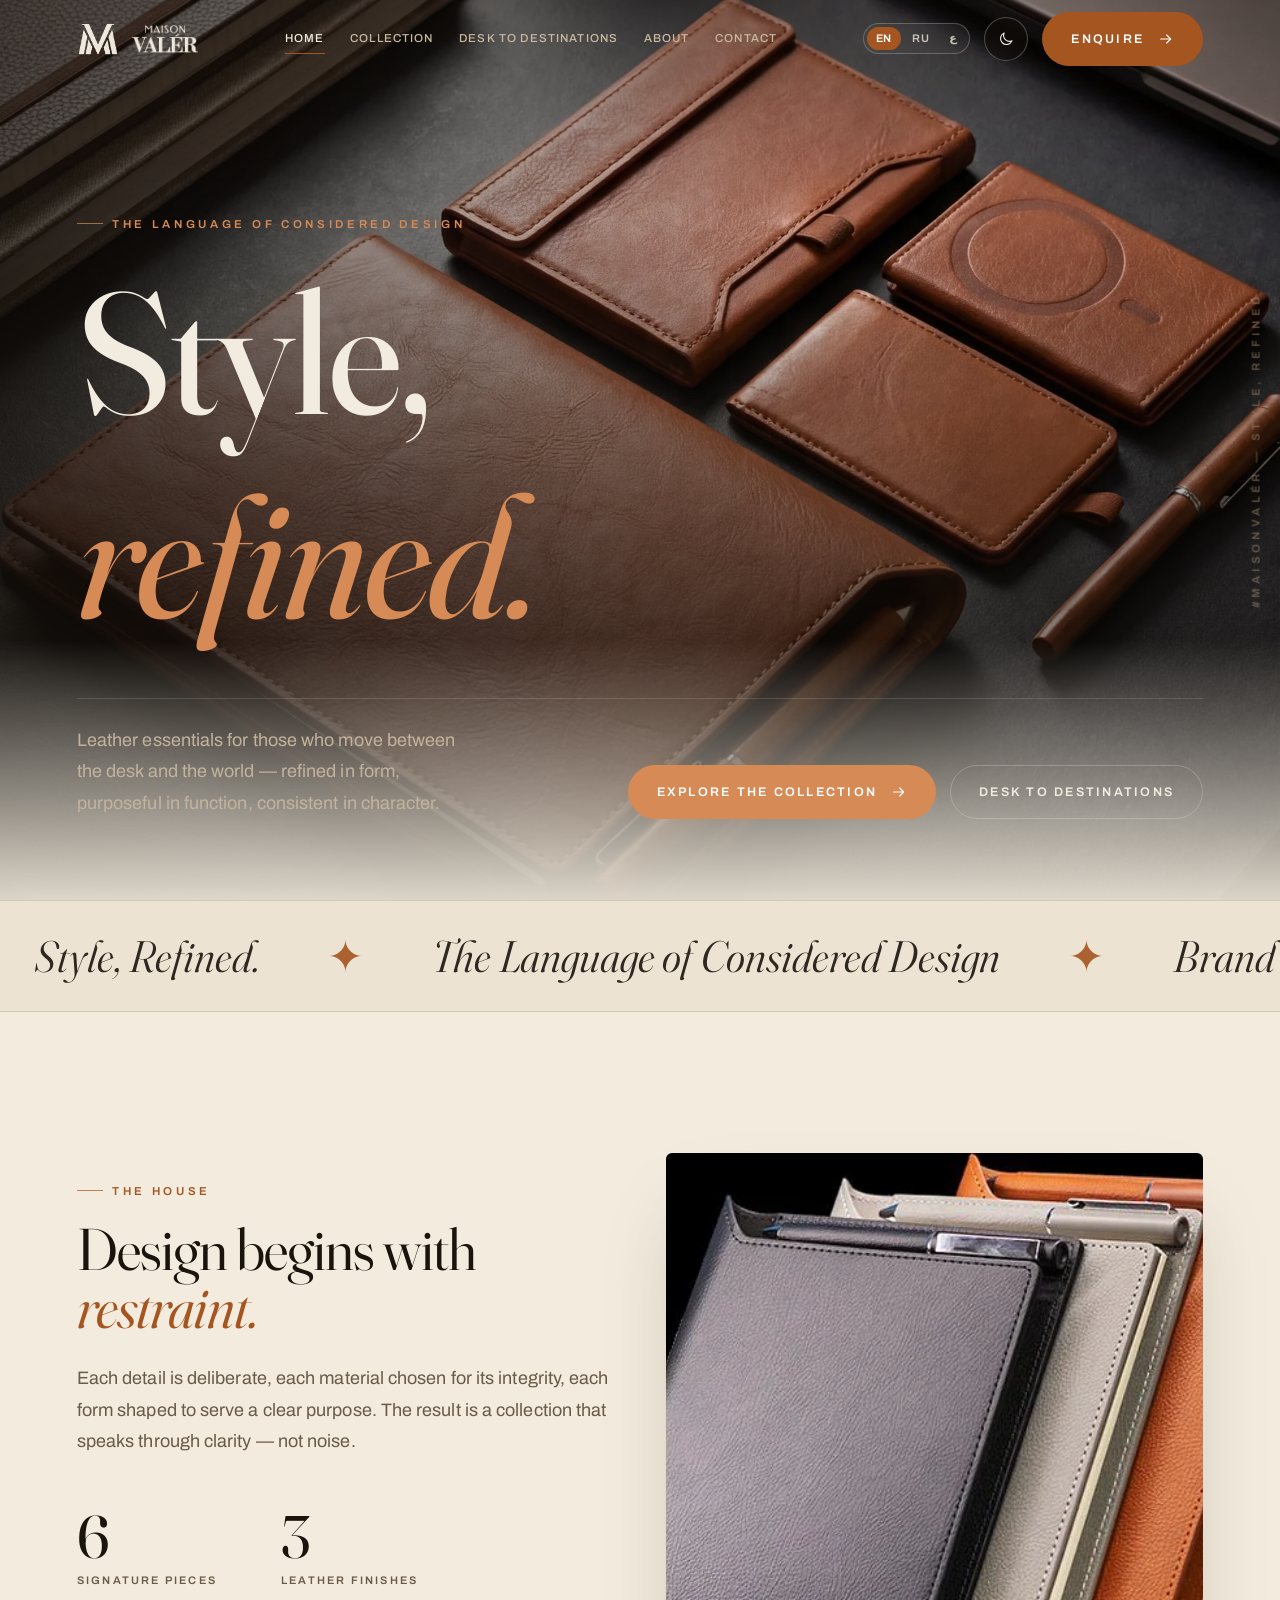
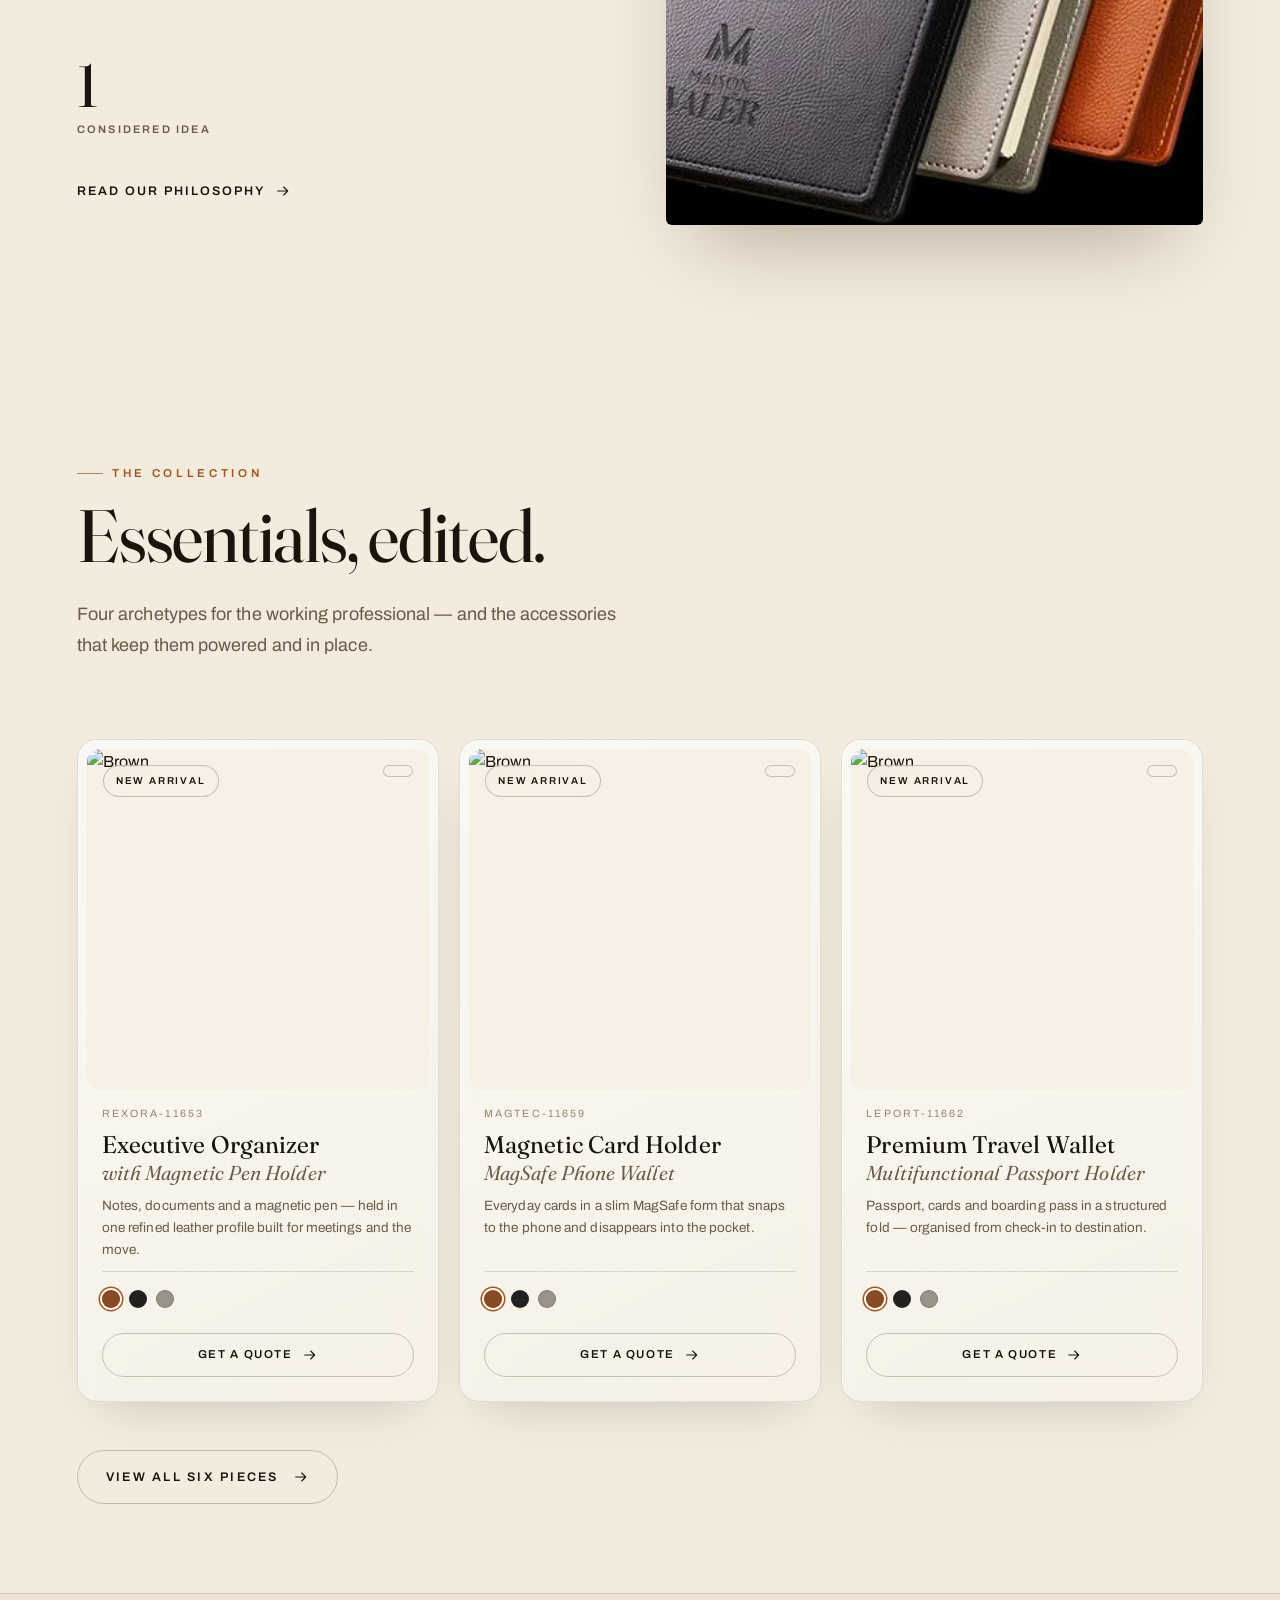
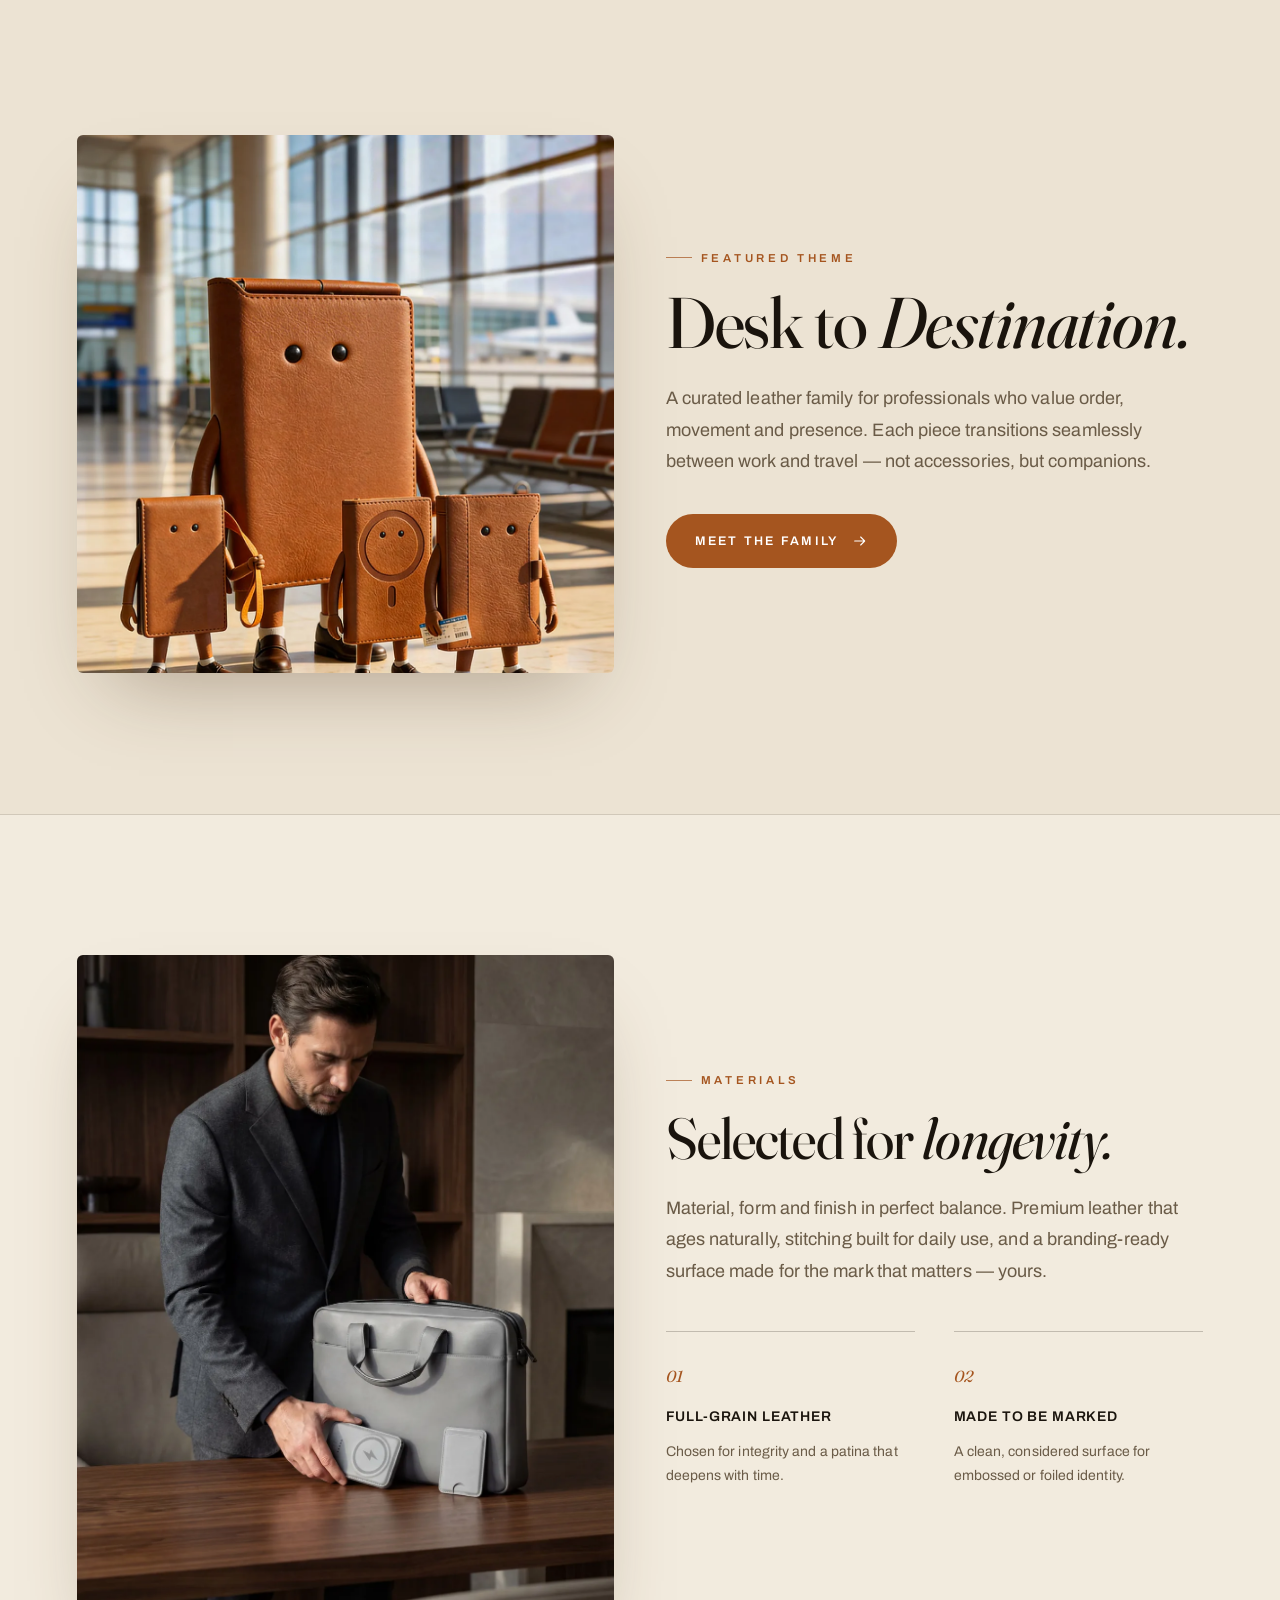
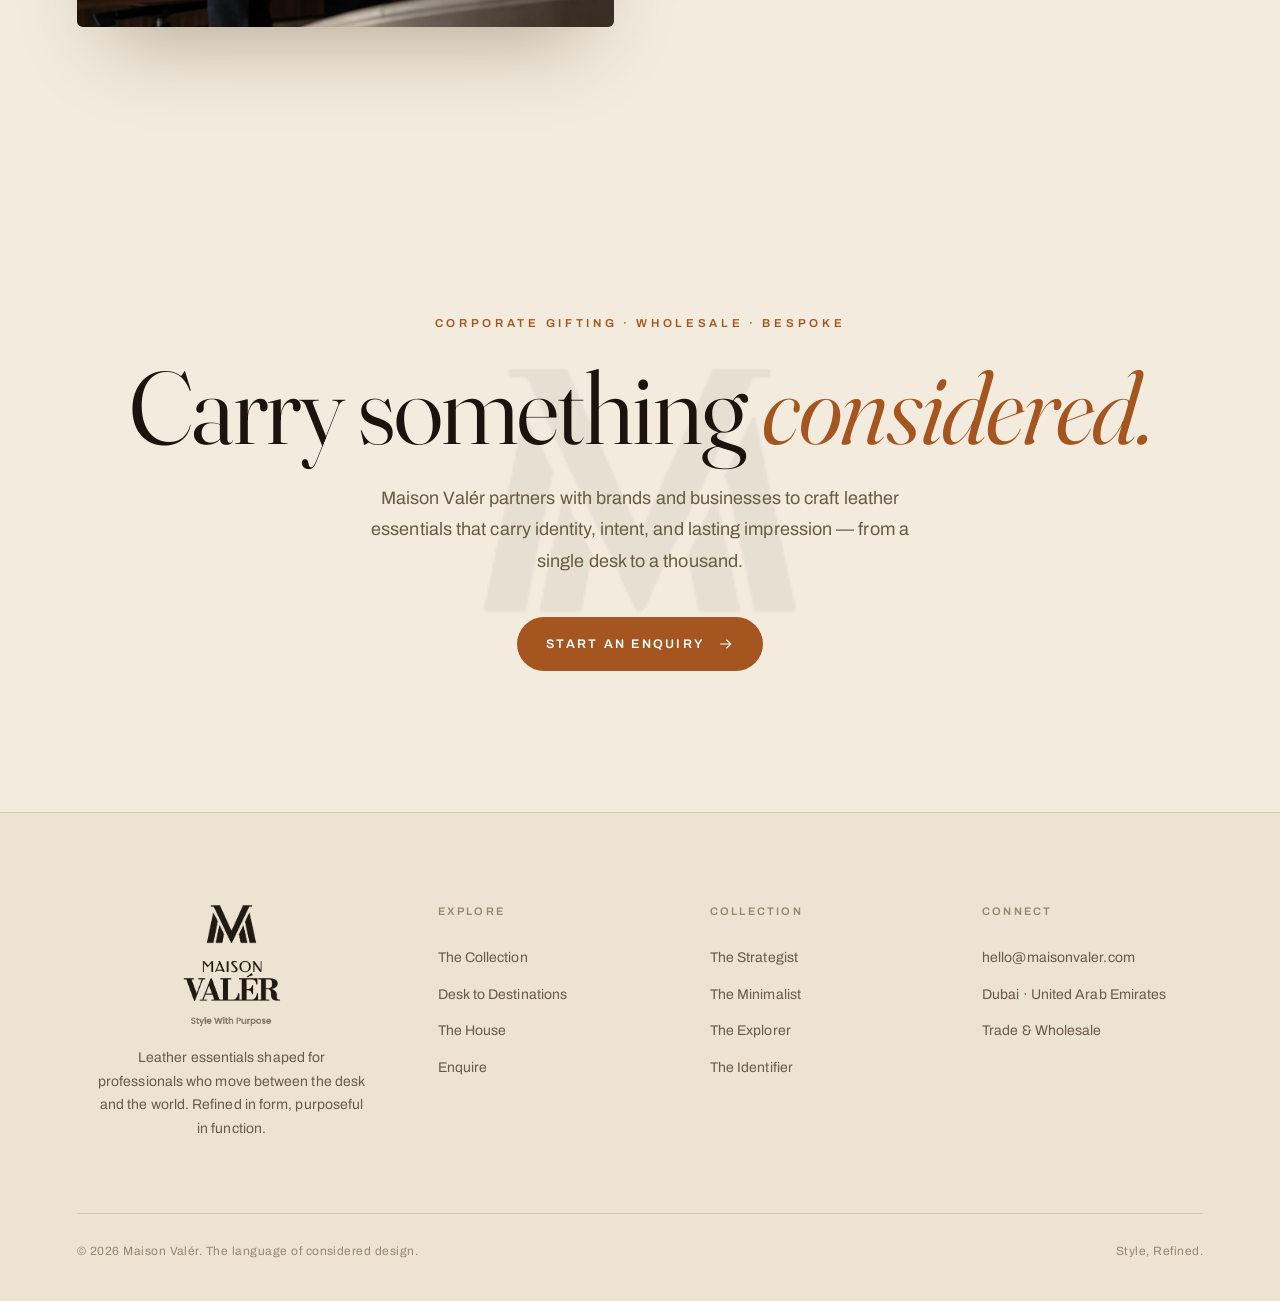
==== commit c0385f85: "sync catalogue from Sanity" ====
--- a/index.html
+++ b/index.html
@@ -225,6 +225,7 @@
         <a href="mailto:hello@maisonvaler.com">hello@maisonvaler.com</a>
         <a href="contact.html" data-i18n="c_studio_v">Dubai · United Arab Emirates</a>
         <a href="contact.html" data-i18n="foot_trade">Trade & Wholesale</a>
+        
       </div>
     </div>
     <div class="foot-bottom">
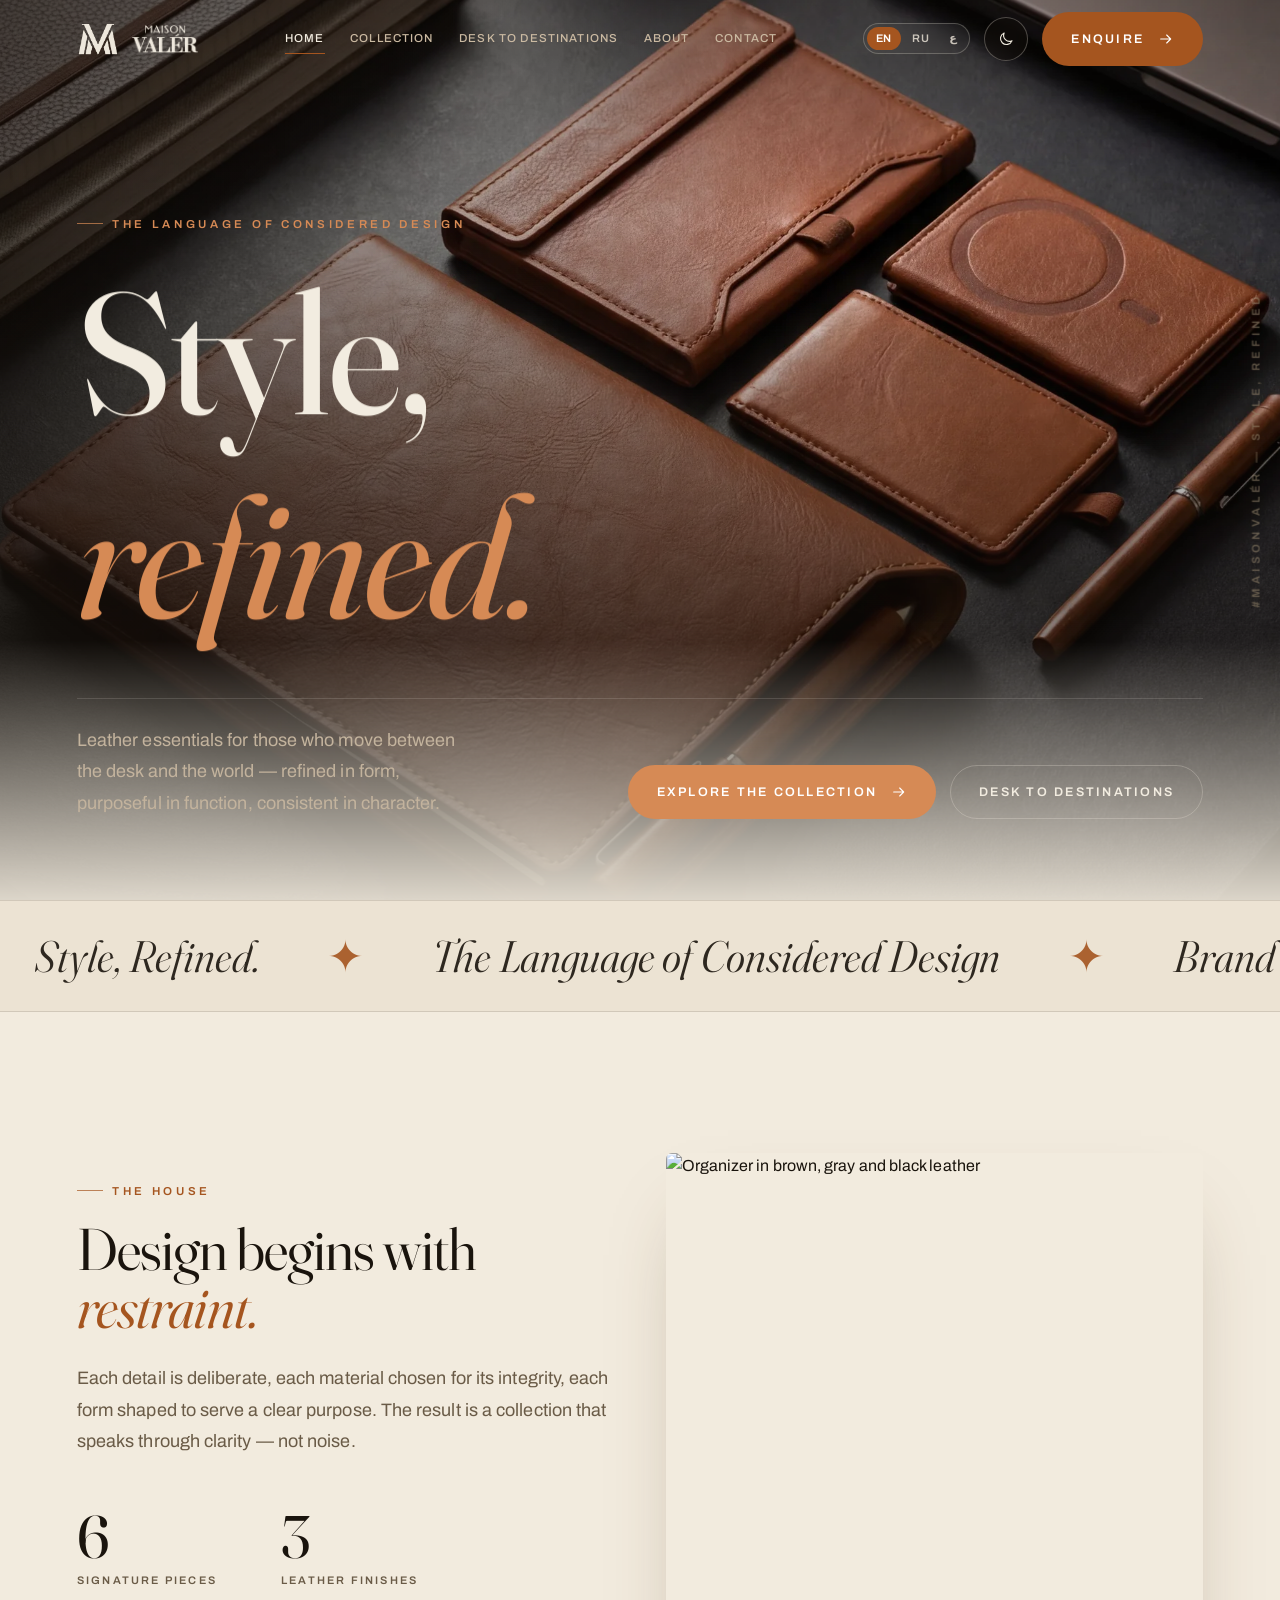
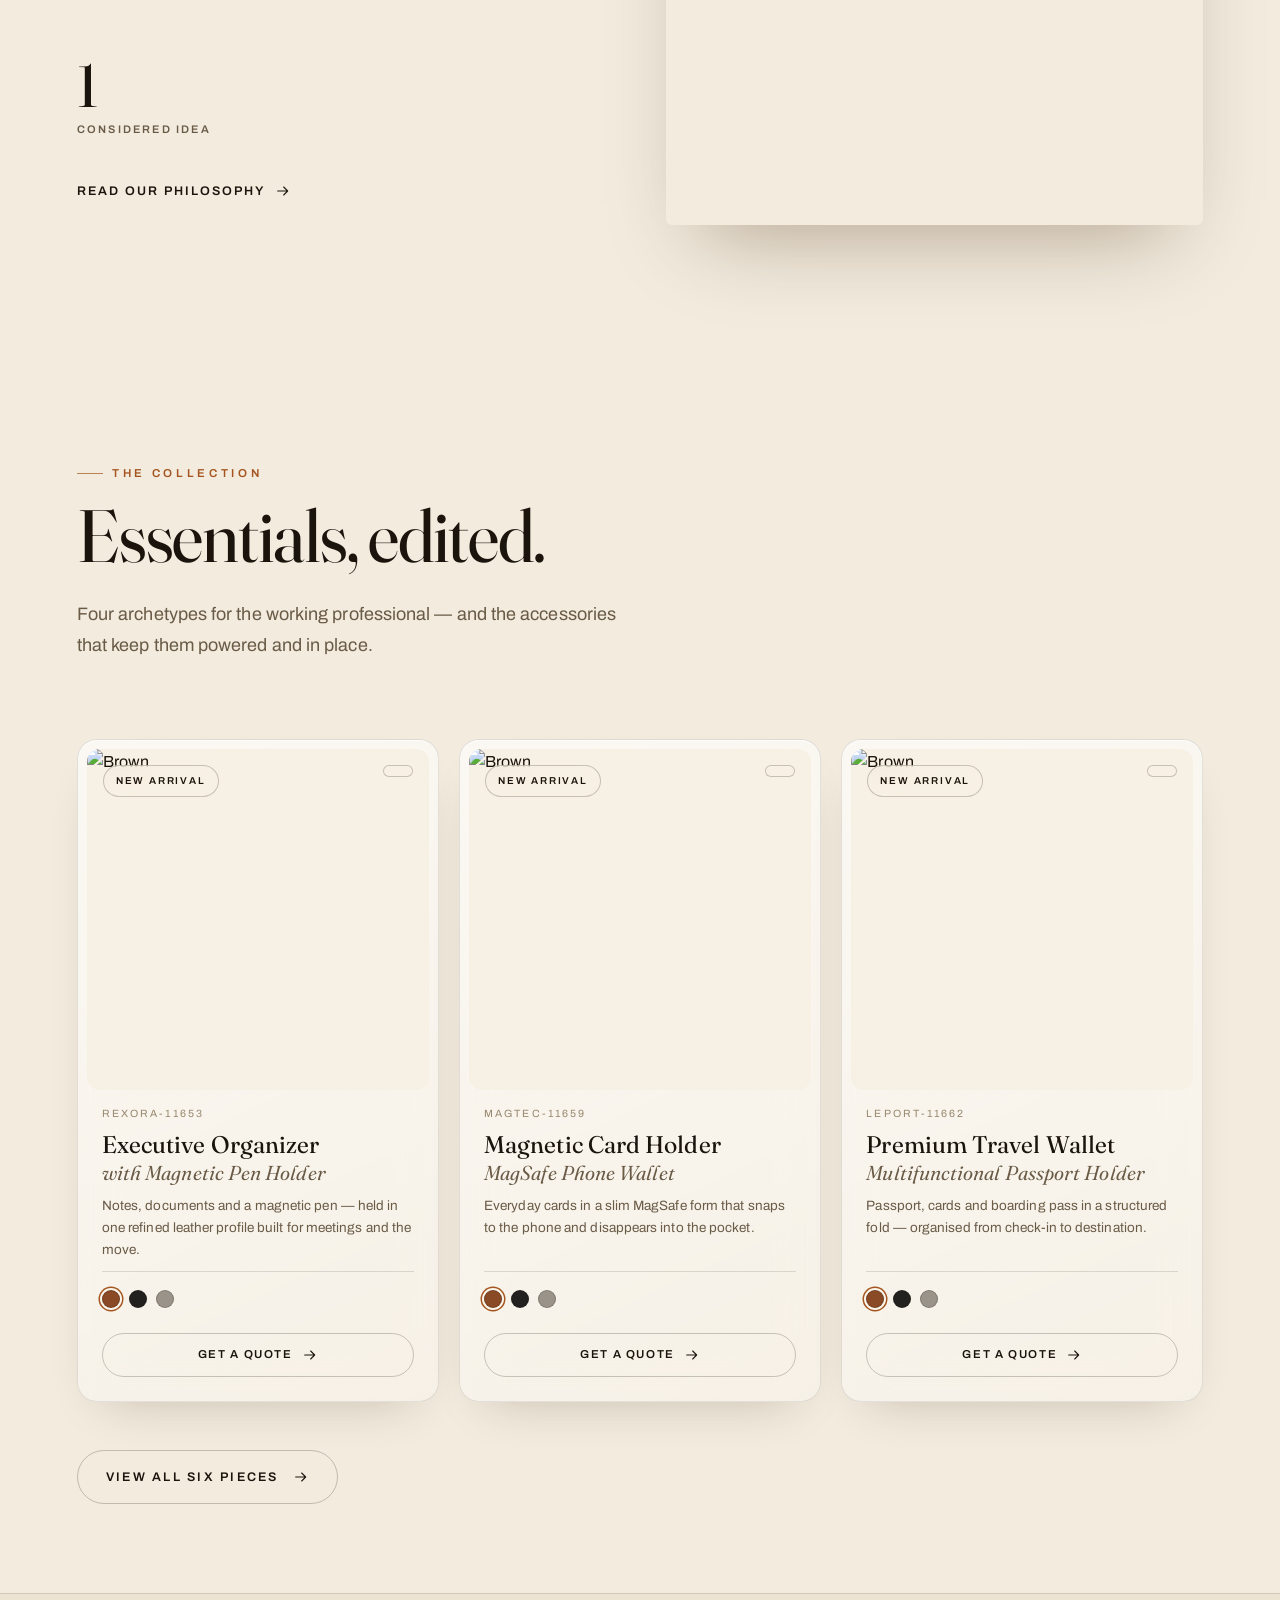
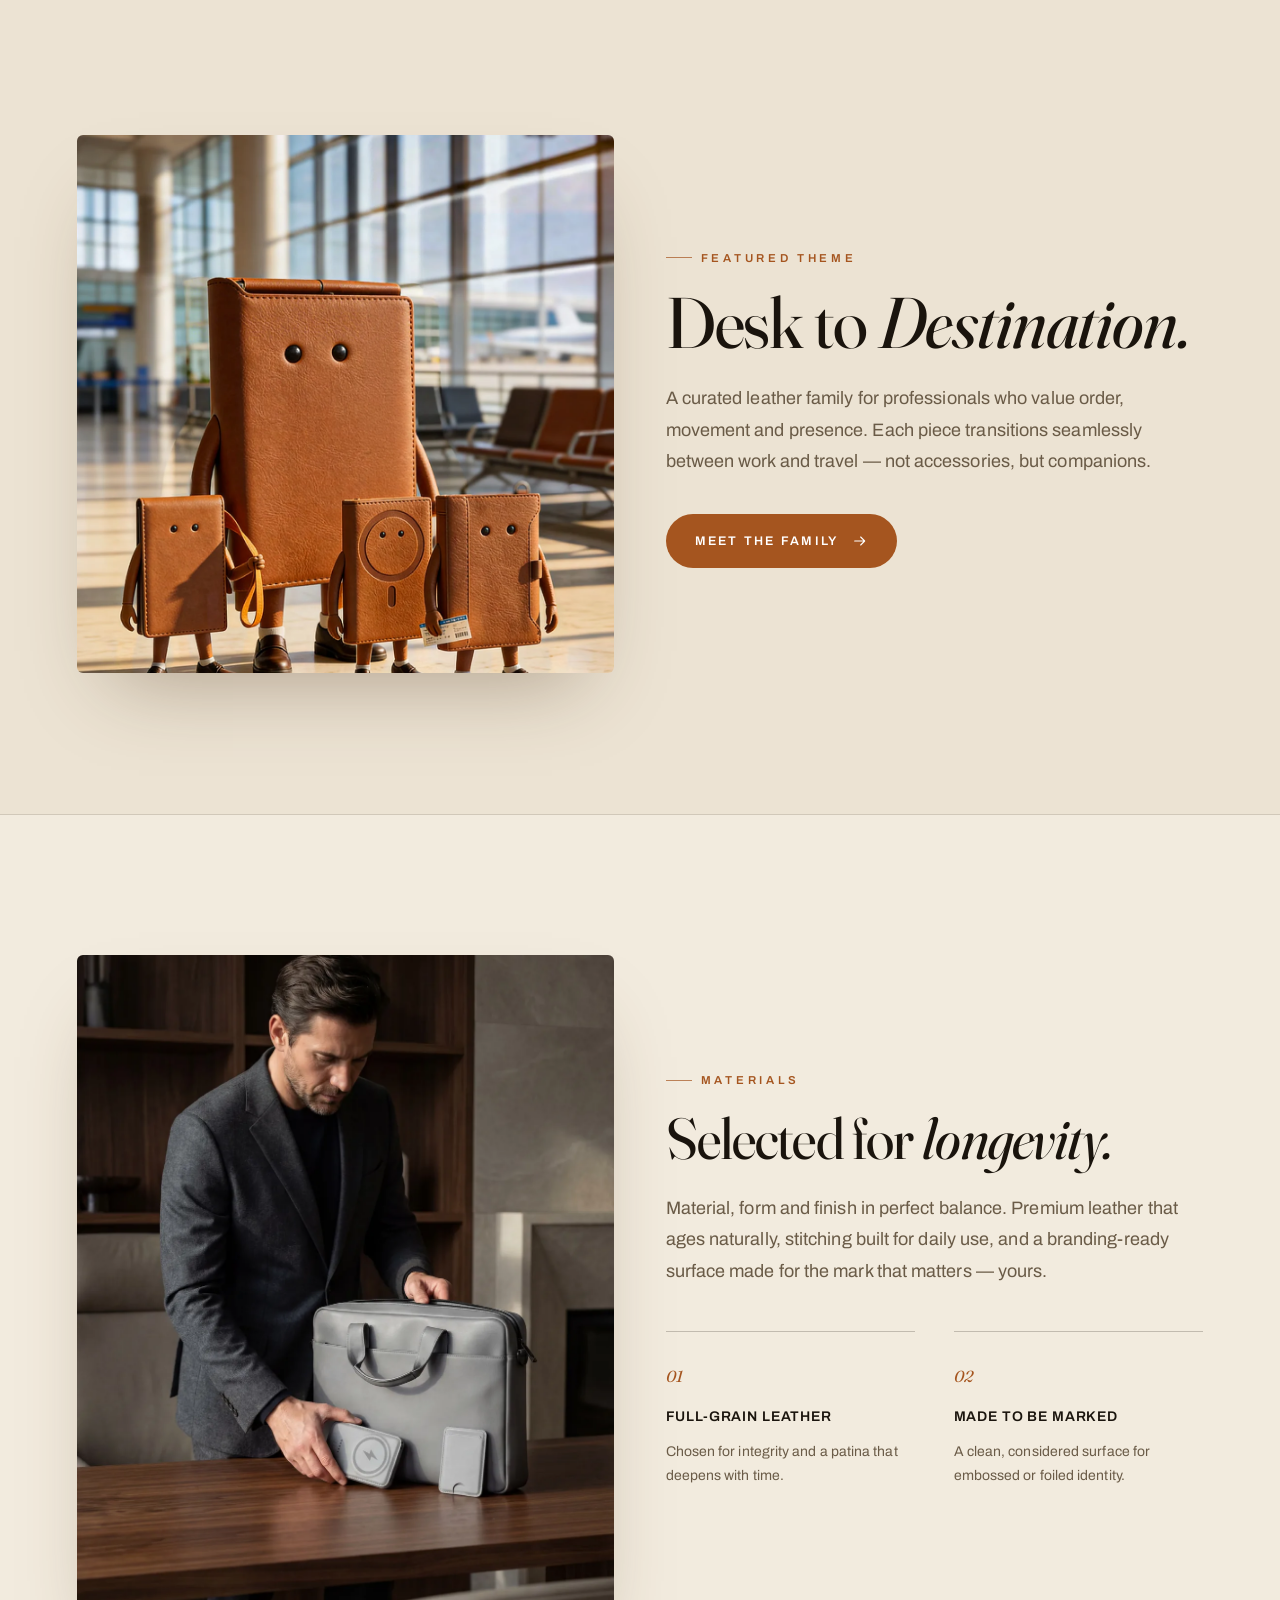
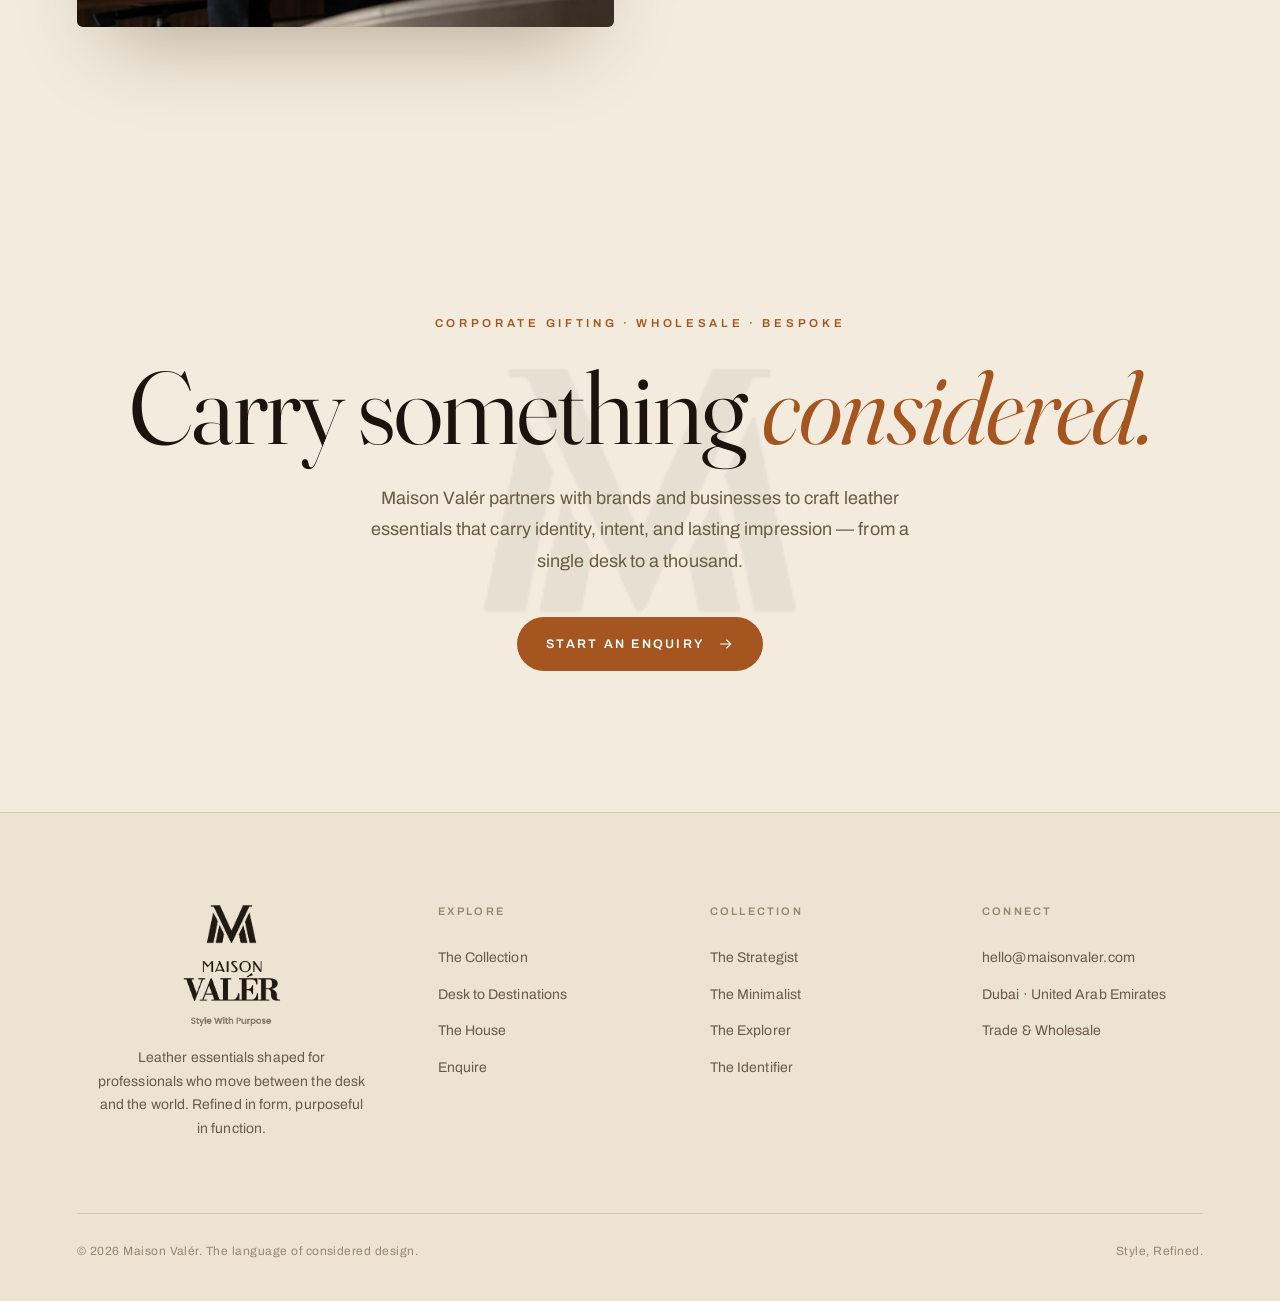
==== commit 5c009aed: "sync catalogue from Sanity" ====
--- a/index.html
+++ b/index.html
@@ -85,7 +85,7 @@
         <a class="tlink" href="about.html" style="margin-top:40px"><span data-i18n="read_philosophy">Read our philosophy</span> <svg class="arw" viewBox="0 0 24 24" fill="none" width="16" height="16" aria-hidden="true"><path d="M4 12h15m0 0-6-6m6 6-6 6" stroke="currentColor" stroke-width="1.6" stroke-linecap="round" stroke-linejoin="round"/></svg></a>
       </div>
       <div class="reveal d1">
-        <div class="figure tall"><img src="images/organizer-fan.webp" alt="Organizer in brown, gray and black leather" loading="lazy" width="1100" height="880"></div>
+        <div class="figure tall"><img src="https://cdn.sanity.io/images/epxj3lh6/production/5bfe8e5df7f66acb1713a827d97890f6f983e8a9-880x1100.webp?w=1800&auto=format" alt="Organizer in brown, gray and black leather" loading="lazy" width="1100" height="880"></div>
       </div>
     </div>
   </section>
